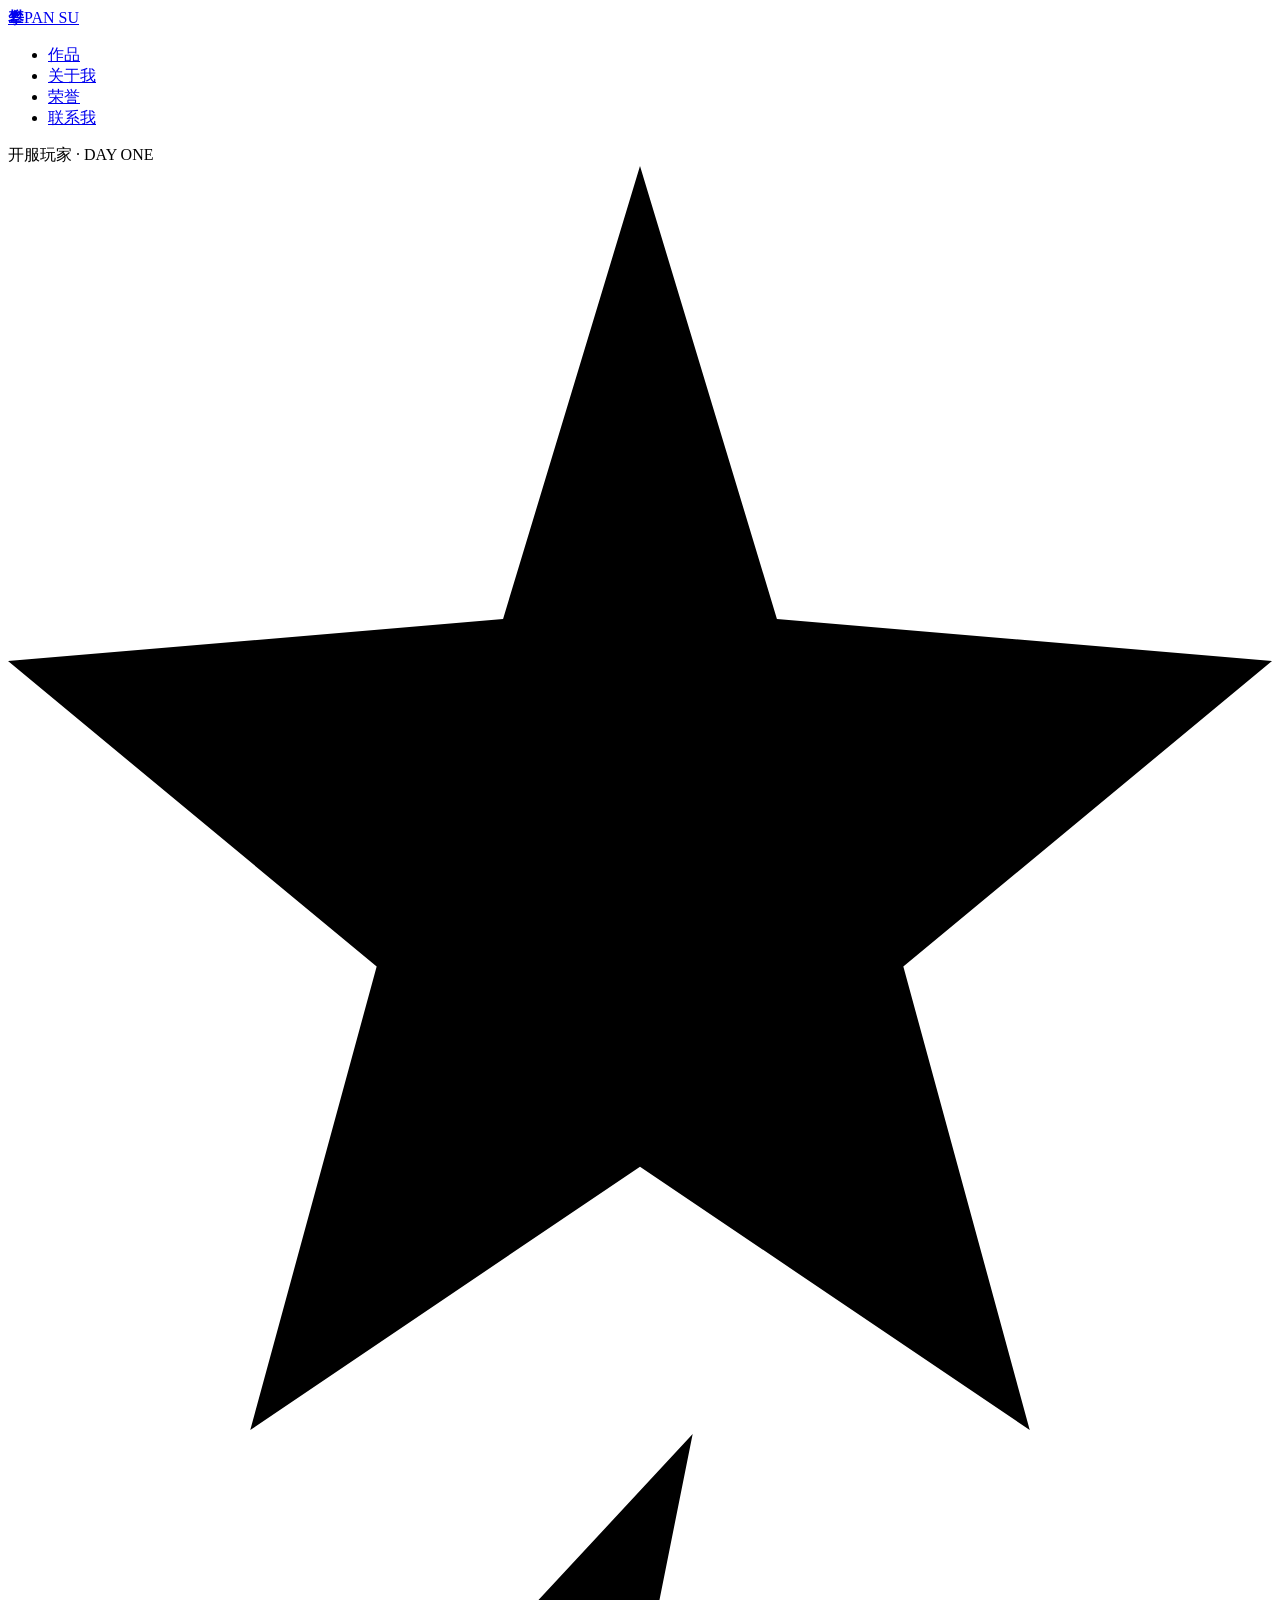
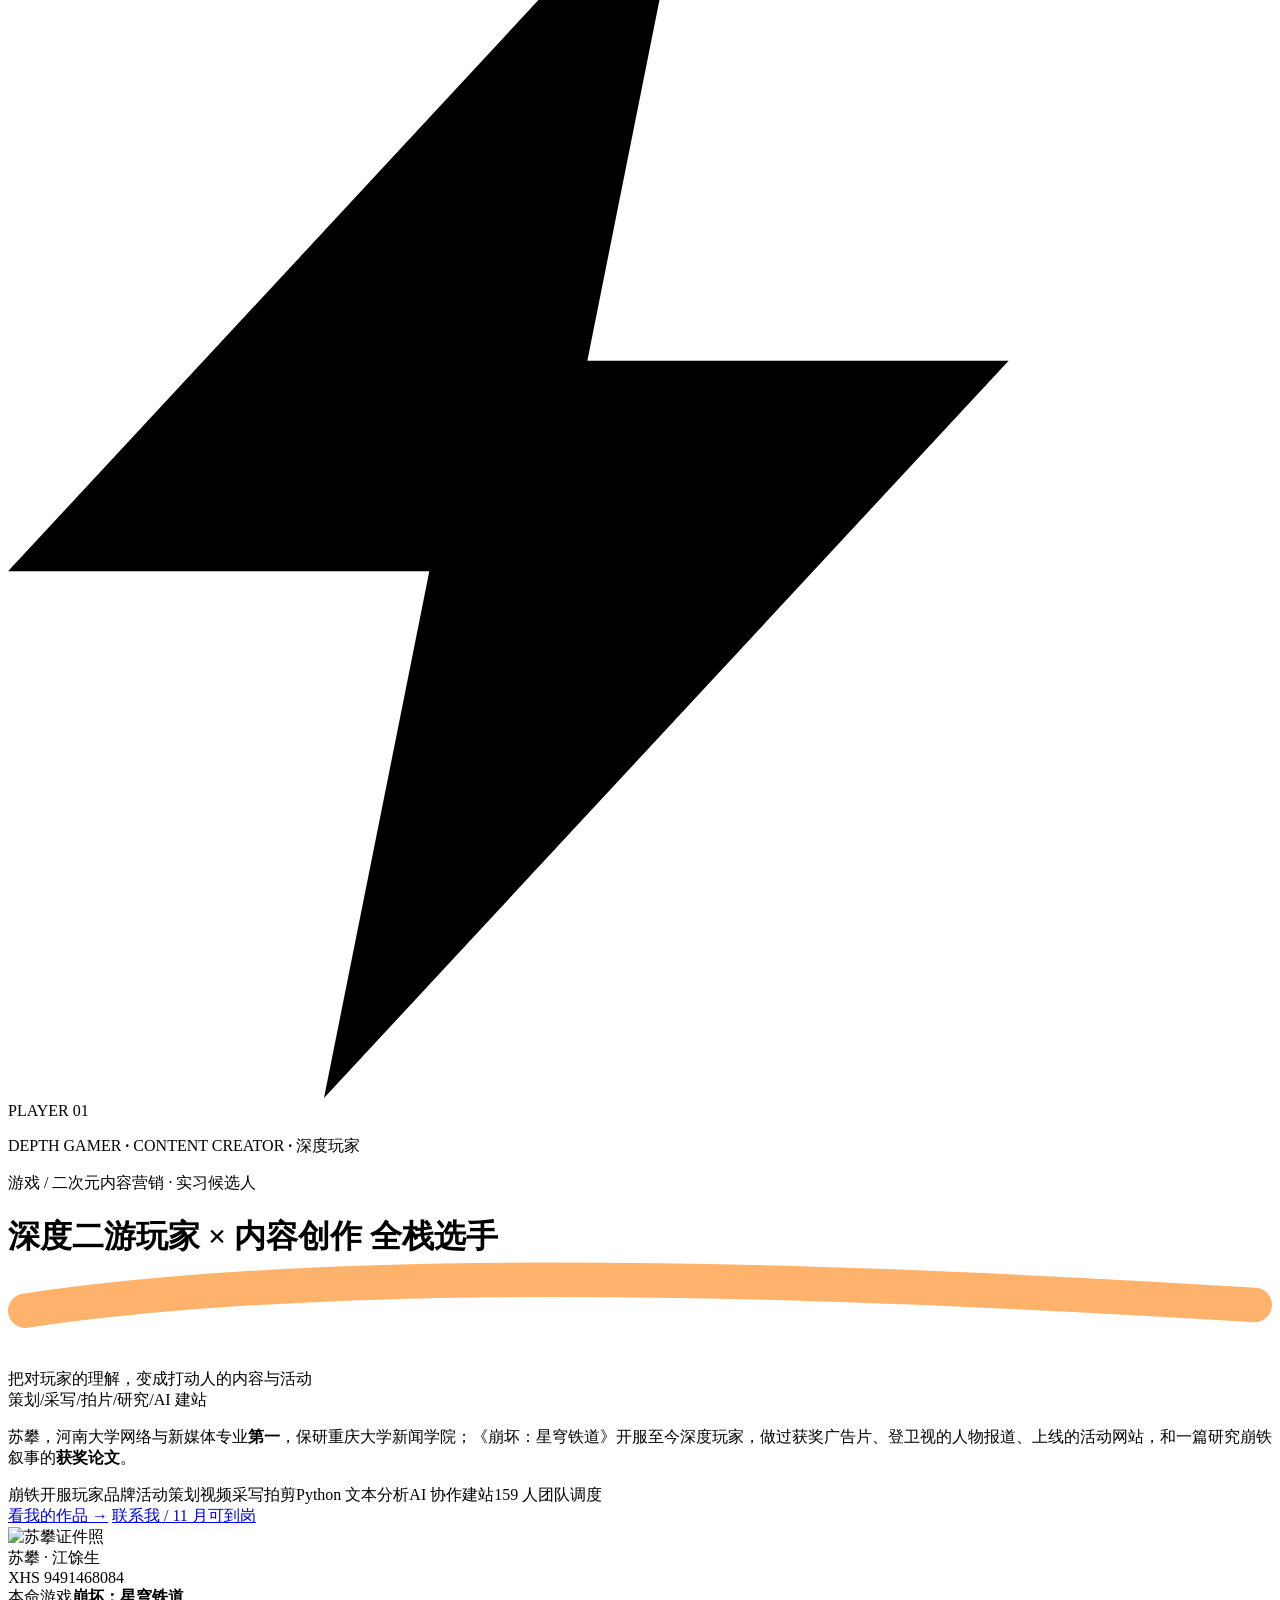
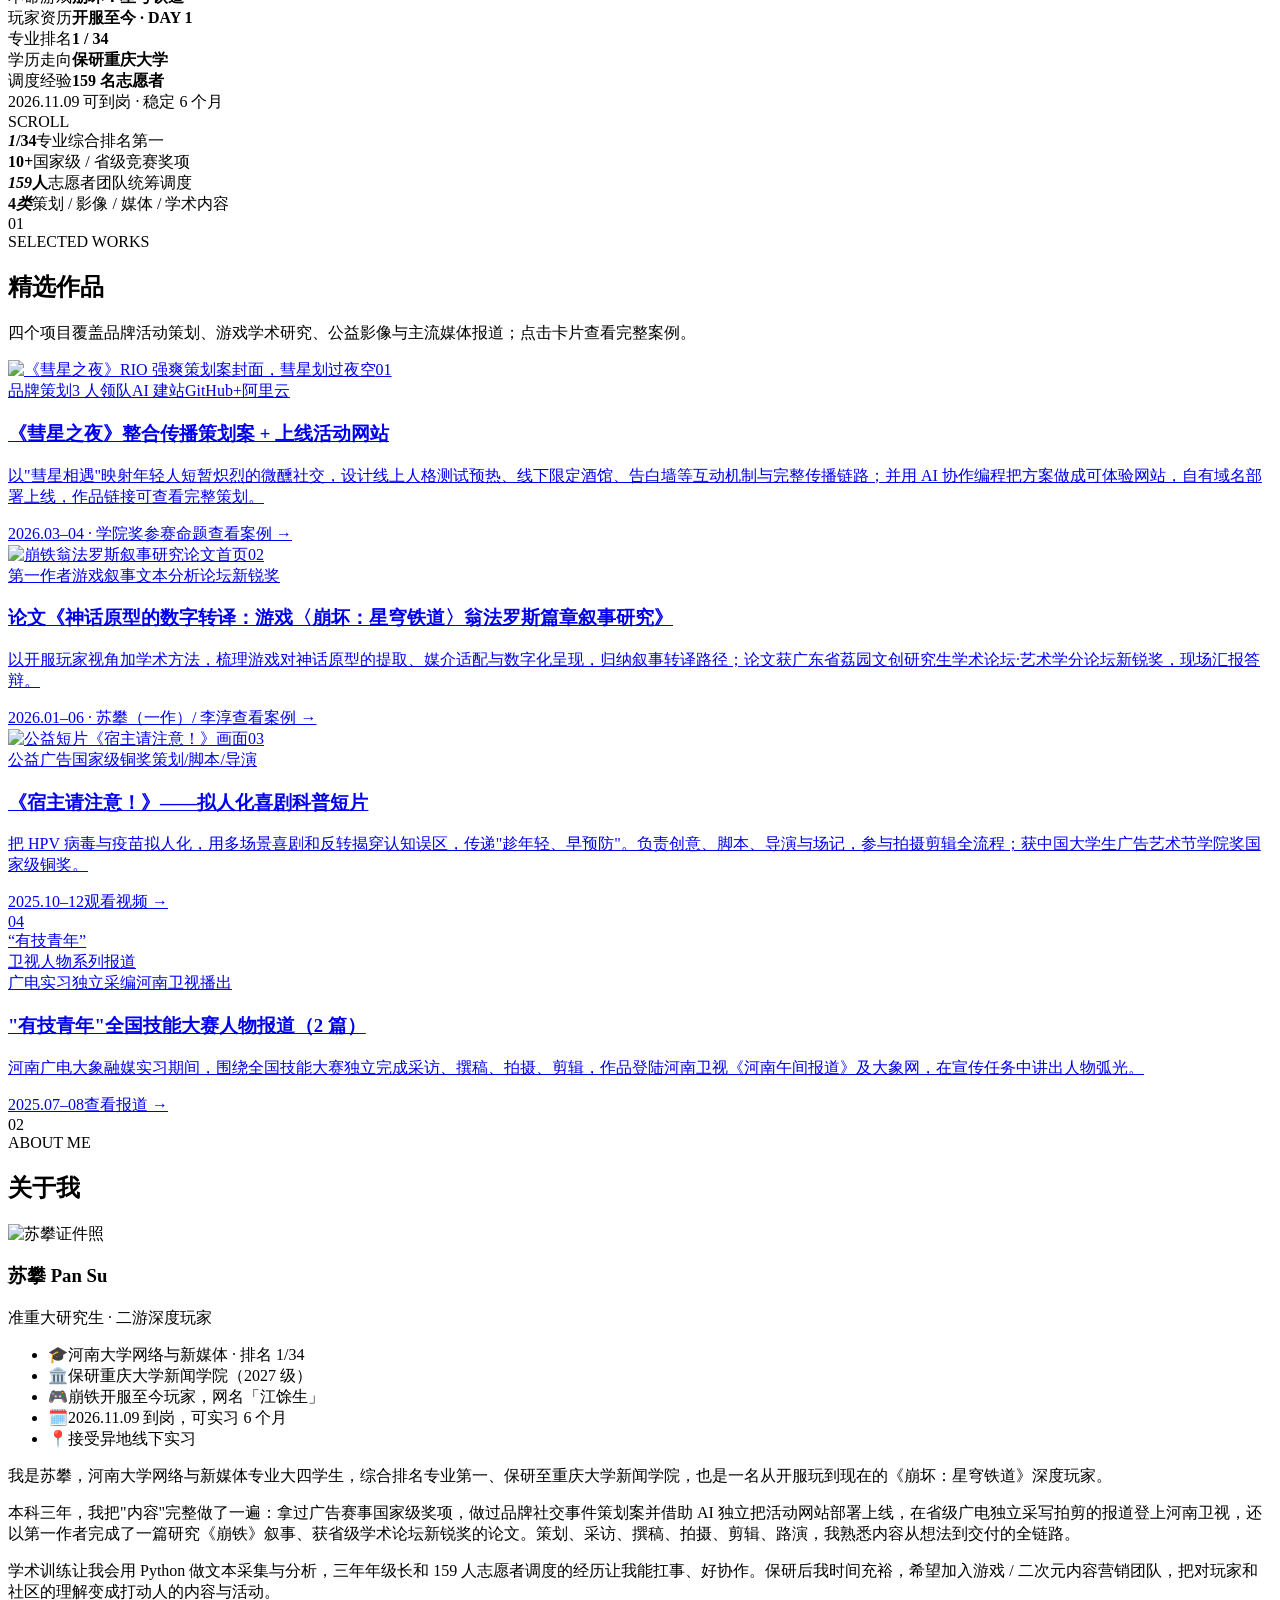
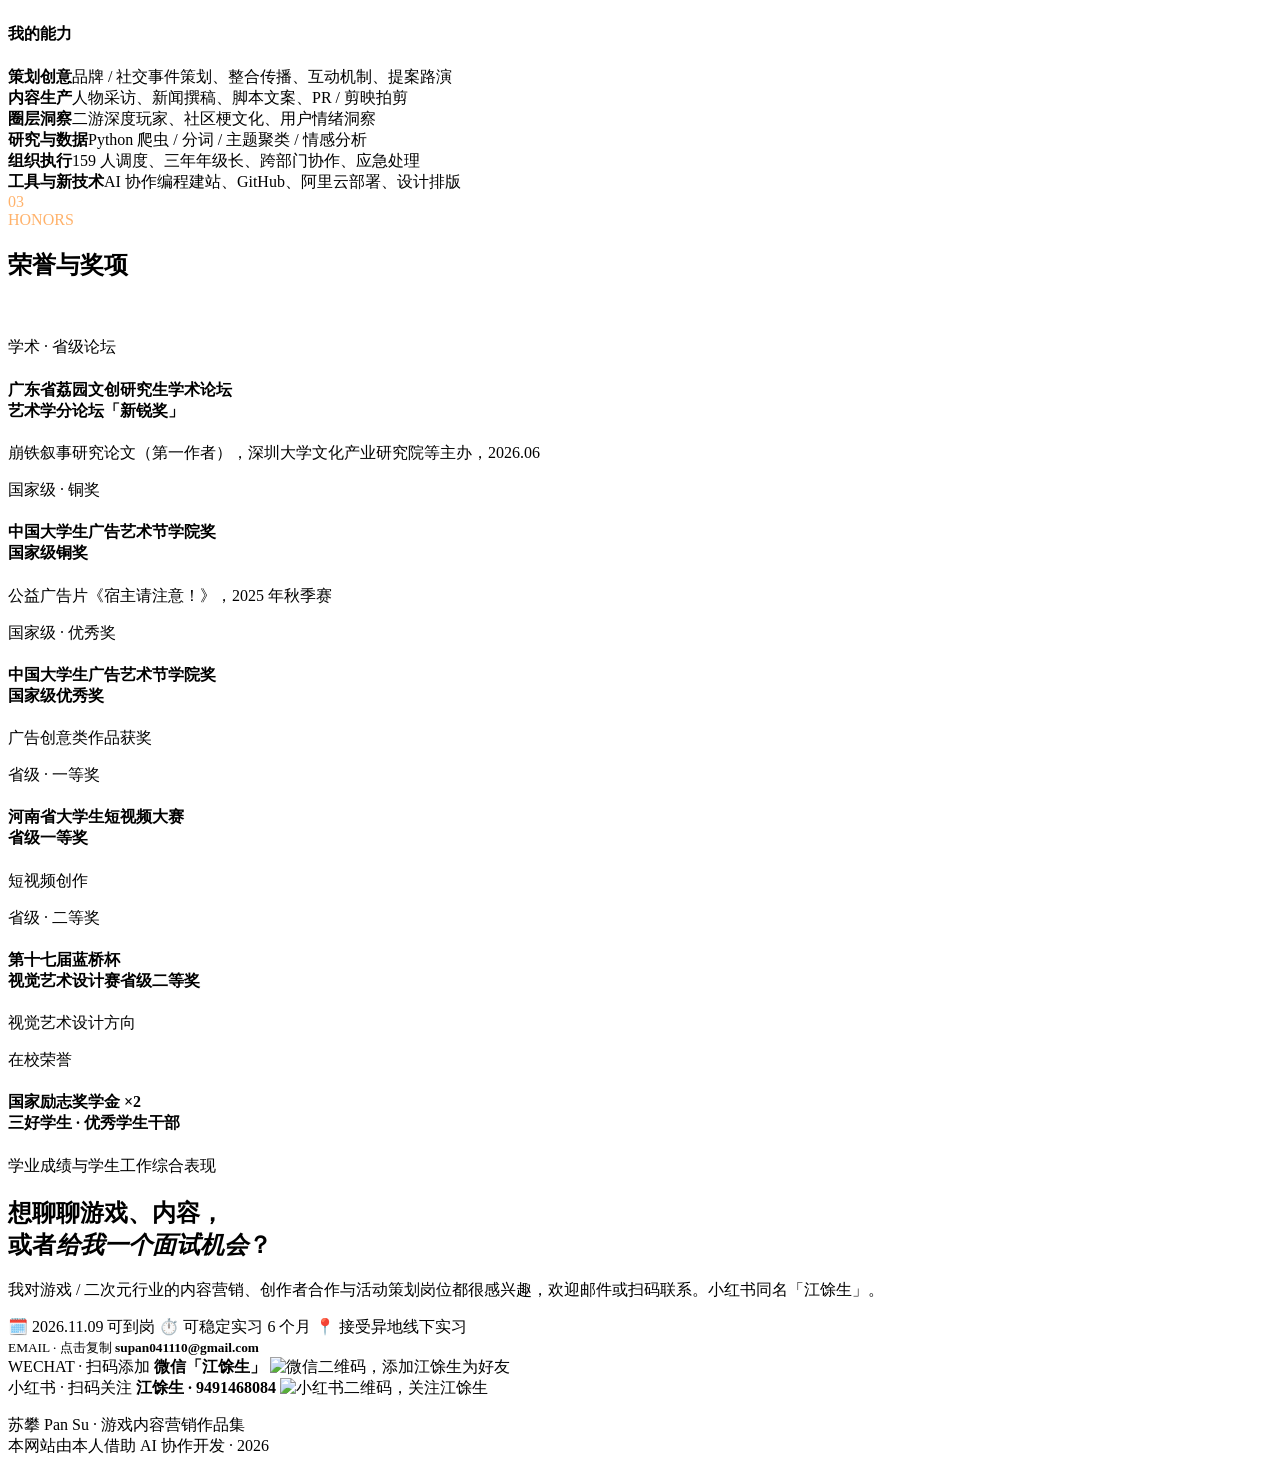
==== index.html @ 6123ebdb "Add files via upload" ====
<!doctype html>
<html lang="zh-CN">
<head>
<meta charset="utf-8">
<meta name="viewport" content="width=device-width, initial-scale=1">
<title>苏攀 Pan Su · 游戏 / 二次元内容营销作品集</title>
<meta name="description" content="苏攀（江馀生），河南大学网络与新媒体专业第一、保研重庆大学，《崩坏：星穹铁道》开服玩家。品牌活动策划、视频采写拍剪、游戏叙事研究、AI 协作建站——游戏/二次元内容营销实习候选人。">
<link rel="stylesheet" href="assets/style.css">
</head>
<body>

<!-- 导航 -->
<nav class="nav" id="nav" aria-label="主导航">
  <div class="wrap nav-inner">
    <a class="logo" href="#top"><b>攀</b><span>PAN&nbsp;SU</span></a>
    <ul class="nav-links">
      <li class="hide-m"><a href="#works">作品</a></li>
      <li class="hide-m"><a href="#about">关于我</a></li>
      <li class="hide-m"><a href="#awards">荣誉</a></li>
      <li><a href="#contact" class="nav-cta">联系我</a></li>
    </ul>
  </div>
</nav>

<!-- HERO -->
<header class="hero" id="top">
  <div class="p-layer" data-speed="0.10" aria-hidden="true"><div class="grid-dots" style="position:absolute;inset:0"></div></div>
  <div class="p-layer" data-speed="0.16" aria-hidden="true">
    <div class="blob blob-1"></div>
    <div class="blob blob-2"></div>
  </div>
  <div class="p-layer" data-speed="0.30" aria-hidden="true">
    <div class="blob blob-3"></div>
    <span class="sticker stick-tag">开服玩家 · DAY ONE</span>
  </div>
  <div class="p-layer" data-speed="0.42" aria-hidden="true">
    <svg class="sticker stick-star" viewBox="0 0 24 24" fill="currentColor" aria-hidden="true"><path d="M12 0l2.6 8.6L24 9.4l-7 5.8 2.4 8.8L12 19l-7.4 5L7 15.2 0 9.4l9.4-.8z"/></svg>
    <div class="stick-ring"></div>
    <svg class="sticker stick-bolt" viewBox="0 0 24 24" fill="currentColor" aria-hidden="true"><path d="M13 0L0 14h8l-2 10 13-14h-8z"/></svg>
  </div>
  <div class="p-layer" data-speed="0.22" aria-hidden="true"><div class="mega-word">PLAYER&nbsp;01</div></div>
  <p class="side-text">DEPTH GAMER <b>·</b> CONTENT CREATOR <b>·</b> 深度玩家</p>

  <div class="hero-inner" data-speed="0.06">
    <div class="wrap">
      <div class="hero-grid">
        <div>
          <span class="kicker"><i></i>游戏 / 二次元内容营销 · 实习候选人</span>
          <h1 class="mega-title">
            <span class="l"><span>深度二游玩家</span></span>
            <span class="l"><span class="stroke">×&nbsp;内容创作</span></span>
            <span class="l"><span class="title-underline">
              <span class="accent">全栈选手</span>
              <svg viewBox="0 0 220 14" preserveAspectRatio="none" aria-hidden="true"><path d="M3 9 C 50 2, 120 2, 217 8" fill="none" stroke="#FFB26B" stroke-width="6" stroke-linecap="round"/></svg>
            </span></span>
          </h1>
          <p class="hero-sub">把对玩家的理解，变成打动人的<em style="font-style:normal;color:var(--orange-deep)">内容</em>与<em style="font-style:normal;color:var(--orange-deep)">活动</em><br>
          策划<span class="sep">/</span>采写<span class="sep">/</span>拍片<span class="sep">/</span>研究<span class="sep">/</span>AI 建站</p>
          <p class="hero-desc">苏攀，河南大学网络与新媒体专业<b>第一</b>，保研重庆大学新闻学院；《崩坏：星穹铁道》开服至今深度玩家，做过获奖广告片、登卫视的人物报道、上线的活动网站，和一篇研究崩铁叙事的<b>获奖论文</b>。</p>
          <div class="hero-tags">
            <span>崩铁开服玩家</span><span>品牌活动策划</span><span>视频采写拍剪</span><span>Python 文本分析</span><span>AI 协作建站</span><span>159 人团队调度</span>
          </div>
          <div class="hero-cta">
            <a class="btn btn-primary" href="#works">看我的作品 →</a>
            <a class="btn btn-ghost" href="#contact">联系我 / 11 月可到岗</a>
          </div>
        </div>

        <aside class="player-card" aria-label="玩家档案卡">
          <div class="pc-head">
            <img class="pc-ava" src="assets/avatar.png" alt="苏攀证件照">
            <div><div class="pc-name">苏攀 · 江馀生</div><div class="pc-id">XHS 9491468084</div></div>
          </div>
          <div class="pc-row"><span>本命游戏</span><b>崩坏：星穹铁道</b></div>
          <div class="pc-row"><span>玩家资历</span><b class="hot">开服至今 · DAY 1</b></div>
          <div class="pc-row"><span>专业排名</span><b>1 / 34</b></div>
          <div class="pc-row"><span>学历走向</span><b>保研重庆大学</b></div>
          <div class="pc-row"><span>调度经验</span><b>159 名志愿者</b></div>
          <div class="pc-badge">2026.11.09 可到岗 · 稳定 6 个月</div>
        </aside>
      </div>
    </div>
  </div>

  <div class="scroll-hint" aria-hidden="true"><span class="mouse"></span>SCROLL</div>
</header>

<!-- 数据条 -->
<section class="stats" aria-label="关键数据">
  <div class="wrap stats-grid">
    <div class="stat reveal"><b><em>1</em>/34</b><span>专业综合排名第一</span></div>
    <div class="stat reveal"><b>10<em>+</em></b><span>国家级 / 省级竞赛奖项</span></div>
    <div class="stat reveal"><b><em>159</em>人</b><span>志愿者团队统筹调度</span></div>
    <div class="stat reveal"><b>4<em>类</em></b><span>策划 / 影像 / 媒体 / 学术内容</span></div>
  </div>
</section>

<!-- 精选作品 -->
<section class="section works" id="works">
  <div class="wrap">
    <div class="sec-head reveal">
      <div class="sec-num">01</div>
      <div class="sec-titles">
        <div class="sec-kicker">SELECTED WORKS</div>
        <h2 class="sec-title">精选作品</h2>
      </div>
      <p class="sec-note">四个项目覆盖品牌活动策划、游戏学术研究、公益影像与主流媒体报道；点击卡片查看完整案例。</p>
    </div>
    <div class="work-grid">

      <a class="work reveal" href="case-comet.html">
        <div class="work-cover"><img src="assets/comet_cover.jpg" alt="《彗星之夜》RIO 强爽策划案封面，彗星划过夜空"><span class="cover-no">01</span></div>
        <div class="work-body">
          <div class="work-tags"><span>品牌策划</span><span>3 人领队</span><span>AI 建站</span><span>GitHub+阿里云</span></div>
          <h3>《彗星之夜》整合传播策划案 + 上线活动网站</h3>
          <p>以"彗星相遇"映射年轻人短暂炽烈的微醺社交，设计线上人格测试预热、线下限定酒馆、告白墙等互动机制与完整传播链路；并用 AI 协作编程把方案做成可体验网站，自有域名部署上线，作品链接可查看完整策划。</p>
          <div class="work-foot"><span class="work-meta">2026.03–04 · 学院奖参赛命题</span><span class="work-more">查看案例 →</span></div>
        </div>
      </a>

      <a class="work reveal" href="case-hsr.html">
        <div class="work-cover"><img src="assets/paper_cover.jpg" alt="崩铁翁法罗斯叙事研究论文首页"><span class="cover-no">02</span></div>
        <div class="work-body">
          <div class="work-tags"><span>第一作者</span><span>游戏叙事</span><span>文本分析</span><span>论坛新锐奖</span></div>
          <h3>论文《神话原型的数字转译：游戏〈崩坏：星穹铁道〉翁法罗斯篇章叙事研究》</h3>
          <p>以开服玩家视角加学术方法，梳理游戏对神话原型的提取、媒介适配与数字化呈现，归纳叙事转译路径；论文获广东省荔园文创研究生学术论坛·艺术学分论坛新锐奖，现场汇报答辩。</p>
          <div class="work-foot"><span class="work-meta">2026.01–06 · 苏攀（一作）/ 李淳</span><span class="work-more">查看案例 →</span></div>
        </div>
      </a>

      <a class="work reveal" href="case-hpv.html">
        <div class="work-cover"><img src="assets/hpv_cover.jpg" alt="公益短片《宿主请注意！》画面"><span class="cover-no">03</span></div>
        <div class="work-body">
          <div class="work-tags"><span>公益广告</span><span>国家级铜奖</span><span>策划/脚本/导演</span></div>
          <h3>《宿主请注意！》——拟人化喜剧科普短片</h3>
          <p>把 HPV 病毒与疫苗拟人化，用多场景喜剧和反转揭穿认知误区，传递"趁年轻、早预防"。负责创意、脚本、导演与场记，参与拍摄剪辑全流程；获中国大学生广告艺术节学院奖国家级铜奖。</p>
          <div class="work-foot"><span class="work-meta">2025.10–12</span><span class="work-more">观看视频 →</span></div>
        </div>
      </a>

      <a class="work reveal" href="case-report.html">
        <div class="work-cover"><div class="cover-grad cover-4"><span class="cover-no">04</span><div class="cover-label">“有技青年”<br>卫视人物系列报道</div></div></div>
        <div class="work-body">
          <div class="work-tags"><span>广电实习</span><span>独立采编</span><span>河南卫视播出</span></div>
          <h3>"有技青年"全国技能大赛人物报道（2 篇）</h3>
          <p>河南广电大象融媒实习期间，围绕全国技能大赛独立完成采访、撰稿、拍摄、剪辑，作品登陆河南卫视《河南午间报道》及大象网，在宣传任务中讲出人物弧光。</p>
          <div class="work-foot"><span class="work-meta">2025.07–08</span><span class="work-more">查看报道 →</span></div>
        </div>
      </a>

    </div>
  </div>
</section>

<!-- 关于我 -->
<section class="section" id="about">
  <div class="wrap">
    <div class="sec-head reveal">
      <div class="sec-num">02</div>
      <div class="sec-titles">
        <div class="sec-kicker">ABOUT ME</div>
        <h2 class="sec-title">关于我</h2>
      </div>
    </div>
    <div class="about-grid">
      <div class="about-card reveal">
        <img class="ava" src="assets/avatar.png" alt="苏攀证件照">
        <h3>苏攀 Pan Su</h3>
        <p class="role">准重大研究生 · 二游深度玩家</p>
        <ul class="about-list">
          <li><span class="ico">🎓</span>河南大学网络与新媒体 · 排名 1/34</li>
          <li><span class="ico">🏛️</span>保研重庆大学新闻学院（2027 级）</li>
          <li><span class="ico">🎮</span>崩铁开服至今玩家，网名「江馀生」</li>
          <li><span class="ico">🗓️</span>2026.11.09 到岗，可实习 6 个月</li>
          <li><span class="ico">📍</span>接受异地线下实习</li>
        </ul>
      </div>
      <div>
        <div class="about-bio reveal">
          <p>我是苏攀，河南大学网络与新媒体专业大四学生，综合排名专业第一、保研至重庆大学新闻学院，也是一名从开服玩到现在的《崩坏：星穹铁道》深度玩家。</p>
          <p>本科三年，我把"内容"完整做了一遍：拿过广告赛事国家级奖项，做过品牌社交事件策划案并借助 AI 独立把活动网站部署上线，在省级广电独立采写拍剪的报道登上河南卫视，还以第一作者完成了一篇研究《崩铁》叙事、获省级学术论坛新锐奖的论文。策划、采访、撰稿、拍摄、剪辑、路演，我熟悉内容从想法到交付的全链路。</p>
          <p>学术训练让我会用 Python 做文本采集与分析，三年年级长和 159 人志愿者调度的经历让我能扛事、好协作。保研后我时间充裕，希望加入游戏 / 二次元内容营销团队，把对玩家和社区的理解变成打动人的内容与活动。</p>
        </div>
        <div class="skill-block">
          <h4>我的能力</h4>
          <div class="skill-grid">
            <div class="skill reveal"><b>策划创意</b><span>品牌 / 社交事件策划、整合传播、互动机制、提案路演</span></div>
            <div class="skill reveal"><b>内容生产</b><span>人物采访、新闻撰稿、脚本文案、PR / 剪映拍剪</span></div>
            <div class="skill reveal"><b>圈层洞察</b><span>二游深度玩家、社区梗文化、用户情绪洞察</span></div>
            <div class="skill reveal"><b>研究与数据</b><span>Python 爬虫 / 分词 / 主题聚类 / 情感分析</span></div>
            <div class="skill reveal"><b>组织执行</b><span>159 人调度、三年年级长、跨部门协作、应急处理</span></div>
            <div class="skill reveal"><b>工具与新技术</b><span>AI 协作编程建站、GitHub、阿里云部署、设计排版</span></div>
          </div>
        </div>
      </div>
    </div>
  </div>
</section>

<!-- 荣誉墙 -->
<section class="section awards" id="awards">
  <div class="wrap">
    <div class="sec-head reveal">
      <div class="sec-num" style="color:#FFB26B">03</div>
      <div class="sec-titles">
        <div class="sec-kicker" style="color:#FFB26B">HONORS</div>
        <h2 class="sec-title">荣誉与奖项</h2>
      </div>
      <p class="sec-note" style="color:rgba(255,255,255,.7)">国家级、省级竞赛与学术荣誉 10 余项，以下为代表性奖项。</p>
    </div>
    <div class="award-grid">
      <div class="award featured reveal">
        <span class="lv">学术 · 省级论坛</span>
        <h4>广东省荔园文创研究生学术论坛<br>艺术学分论坛「新锐奖」</h4>
        <p>崩铁叙事研究论文（第一作者），深圳大学文化产业研究院等主办，2026.06</p>
      </div>
      <div class="award reveal">
        <span class="lv">国家级 · 铜奖</span>
        <h4>中国大学生广告艺术节学院奖<br>国家级铜奖</h4>
        <p>公益广告片《宿主请注意！》，2025 年秋季赛</p>
      </div>
      <div class="award reveal">
        <span class="lv">国家级 · 优秀奖</span>
        <h4>中国大学生广告艺术节学院奖<br>国家级优秀奖</h4>
        <p>广告创意类作品获奖</p>
      </div>
      <div class="award reveal">
        <span class="lv">省级 · 一等奖</span>
        <h4>河南省大学生短视频大赛<br>省级一等奖</h4>
        <p>短视频创作</p>
      </div>
      <div class="award reveal">
        <span class="lv">省级 · 二等奖</span>
        <h4>第十七届蓝桥杯<br>视觉艺术设计赛省级二等奖</h4>
        <p>视觉艺术设计方向</p>
      </div>
      <div class="award reveal">
        <span class="lv">在校荣誉</span>
        <h4>国家励志奖学金 ×2<br>三好学生 · 优秀学生干部</h4>
        <p>学业成绩与学生工作综合表现</p>
      </div>
    </div>
  </div>
</section>

<!-- 联系 -->
<section class="section contact" id="contact">
  <div class="wrap">
    <div class="contact-box reveal">
      <h2>想聊聊游戏、内容，<br>或者<em>给我一个面试机会</em>？</h2>
      <p>我对游戏 / 二次元行业的内容营销、创作者合作与活动策划岗位都很感兴趣，欢迎邮件或扫码联系。小红书同名「江馀生」。</p>
      <div class="avail">
        <span>🗓️ 2026.11.09 可到岗</span>
        <span>⏱️ 可稳定实习 6 个月</span>
        <span>📍 接受异地线下实习</span>
      </div>
      <div class="contact-grid">
        <div class="ccard" style="cursor:default">
          <button type="button" data-copy="supan041110@gmail.com" style="background:none;border:none;color:inherit;cursor:pointer;padding:0;text-align:left;width:100%;font-family:inherit">
            <span>EMAIL · 点击复制</span>
            <b>supan041110@gmail.com</b>
          </button>
        </div>
        <div class="ccard" style="cursor:default">
          <span>WECHAT · 扫码添加</span>
          <b>微信「江馀生」</b>
          <img class="qr" src="assets/wechat_qr.png" alt="微信二维码，添加江馀生为好友" loading="lazy">
        </div>
        <div class="ccard" style="cursor:default">
          <span>小红书 · 扫码关注</span>
          <b>江馀生 · 9491468084</b>
          <img class="qr" src="assets/xhs_qr.jpg" alt="小红书二维码，关注江馀生" loading="lazy">
        </div>
      </div>
      <p class="copy-tip" id="copyTip" role="status" aria-live="polite"></p>
    </div>
  </div>
</section>

<footer>
  <div class="wrap">
    <div class="f-logo">苏攀 Pan Su · 游戏内容营销作品集</div>
    <div class="ai-note">本网站由本人借助 AI 协作开发 · 2026</div>
  </div>
</footer>

<script src="assets/main.js"></script>
</body>
</html>
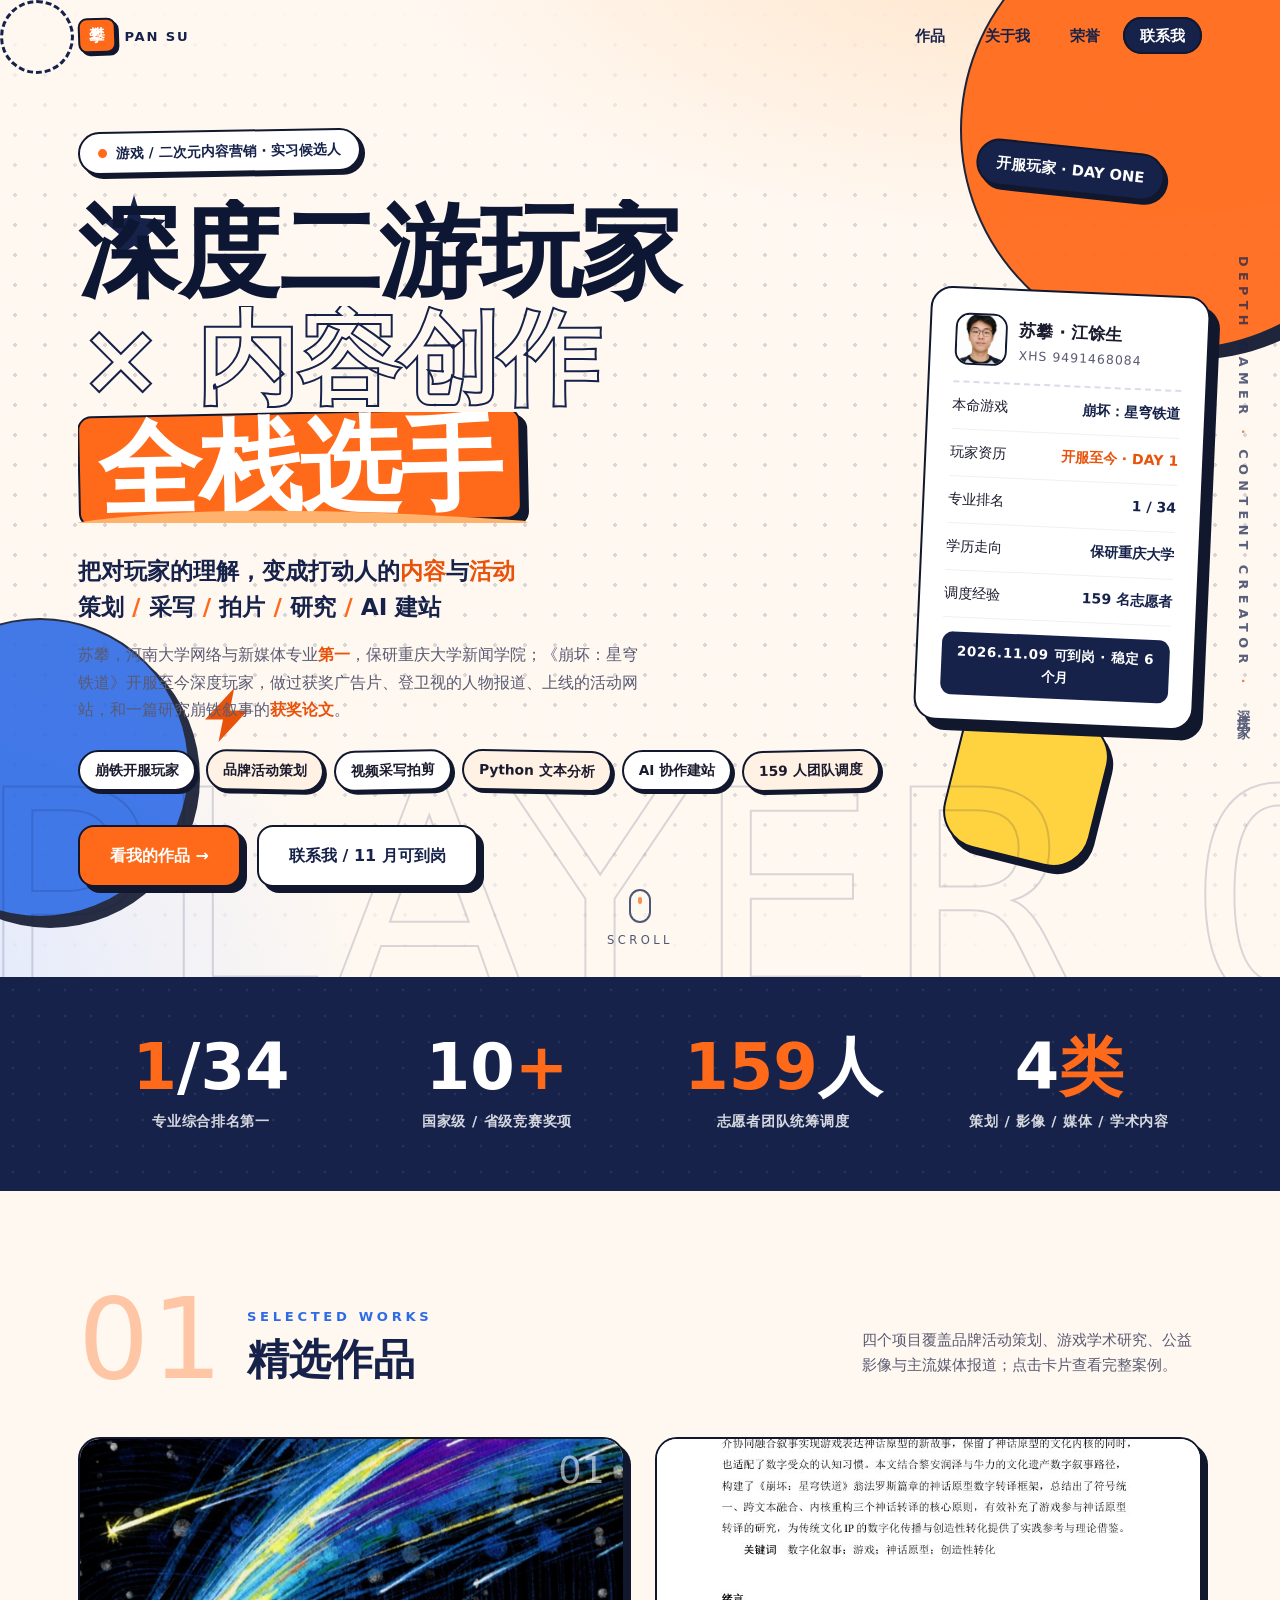
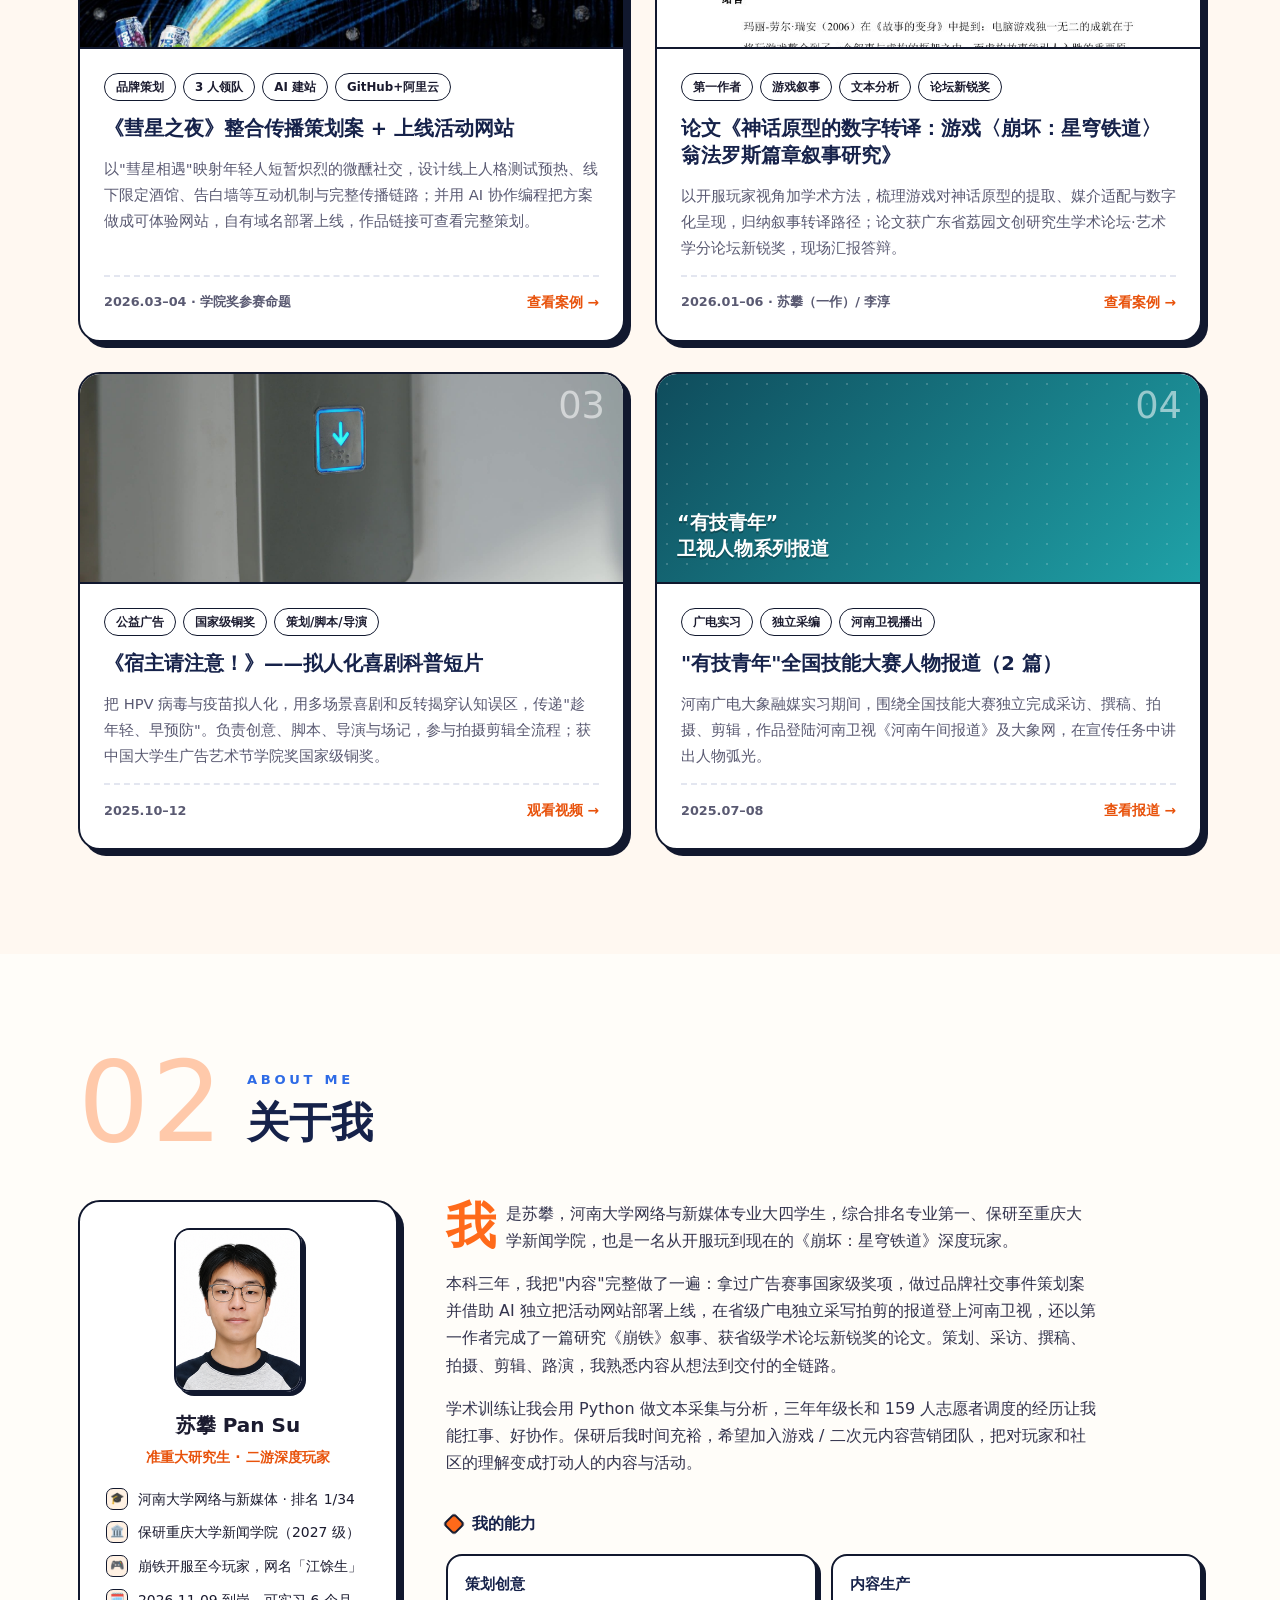
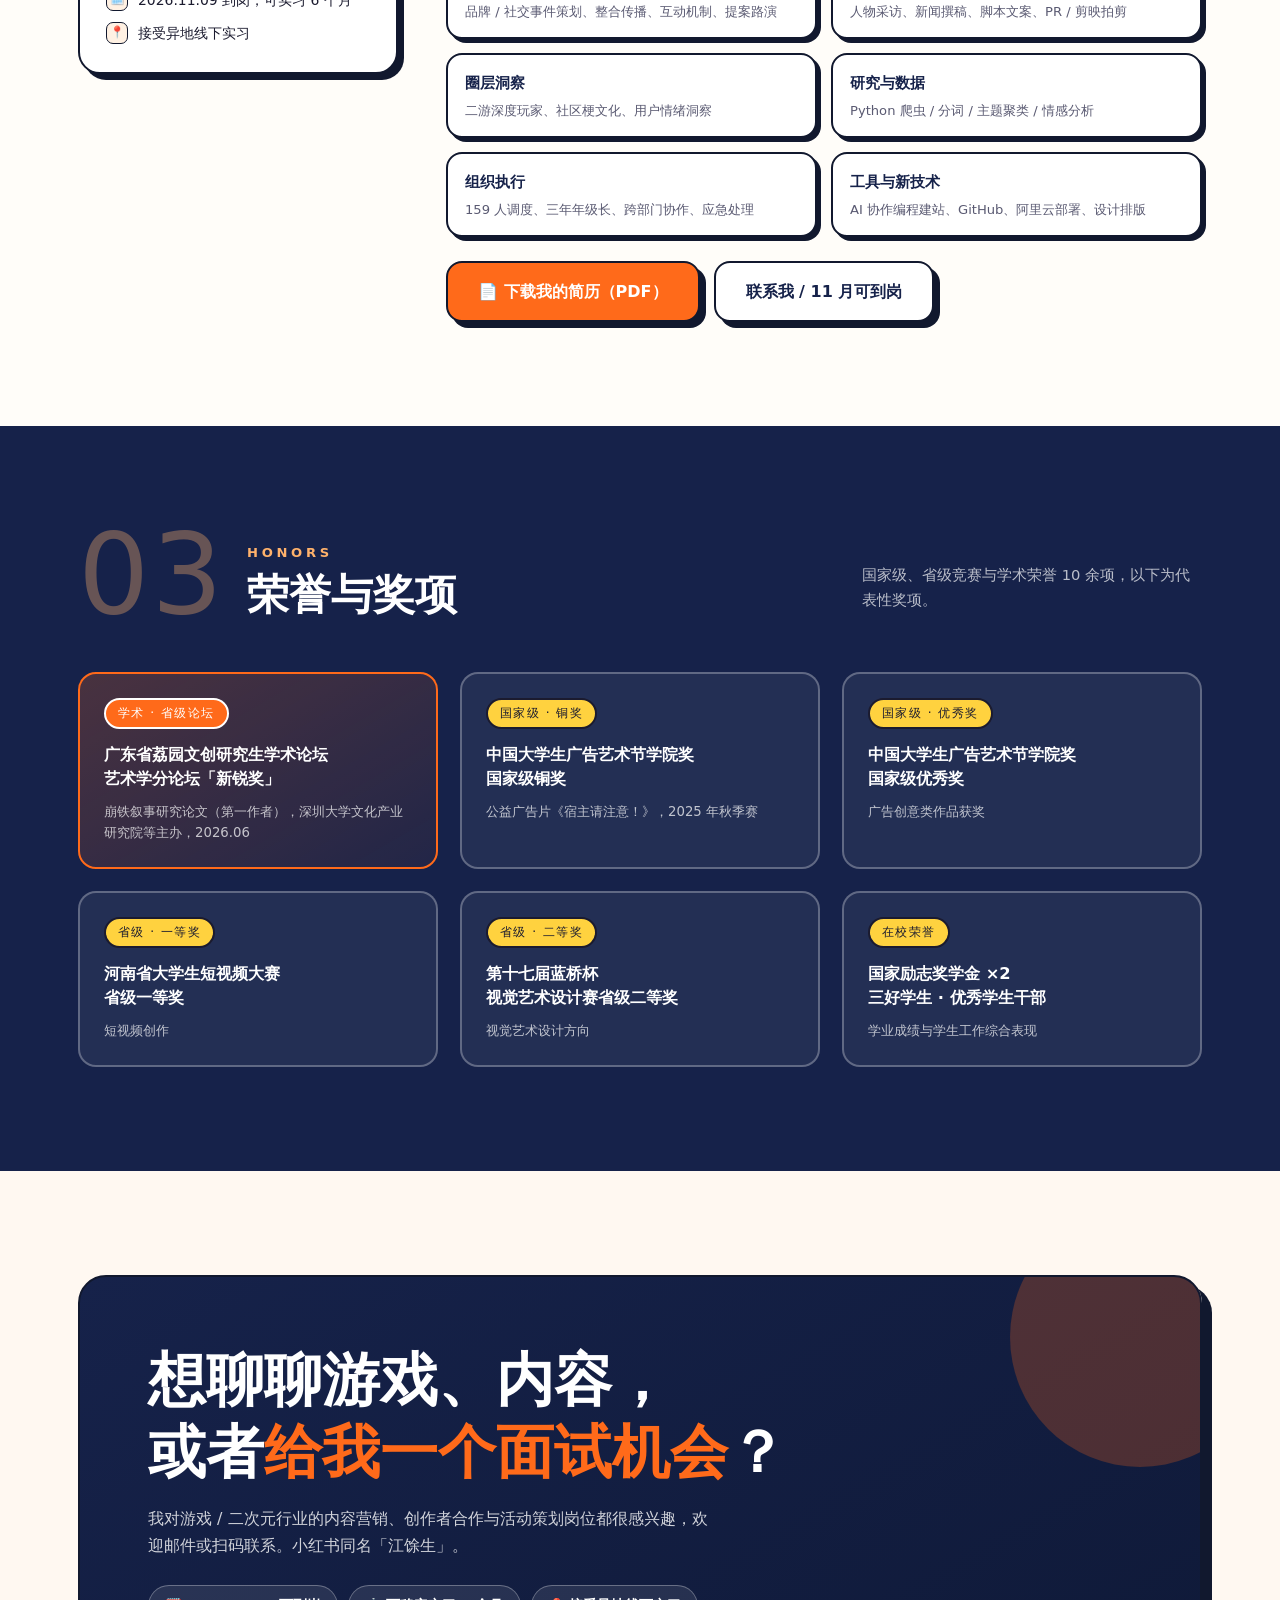
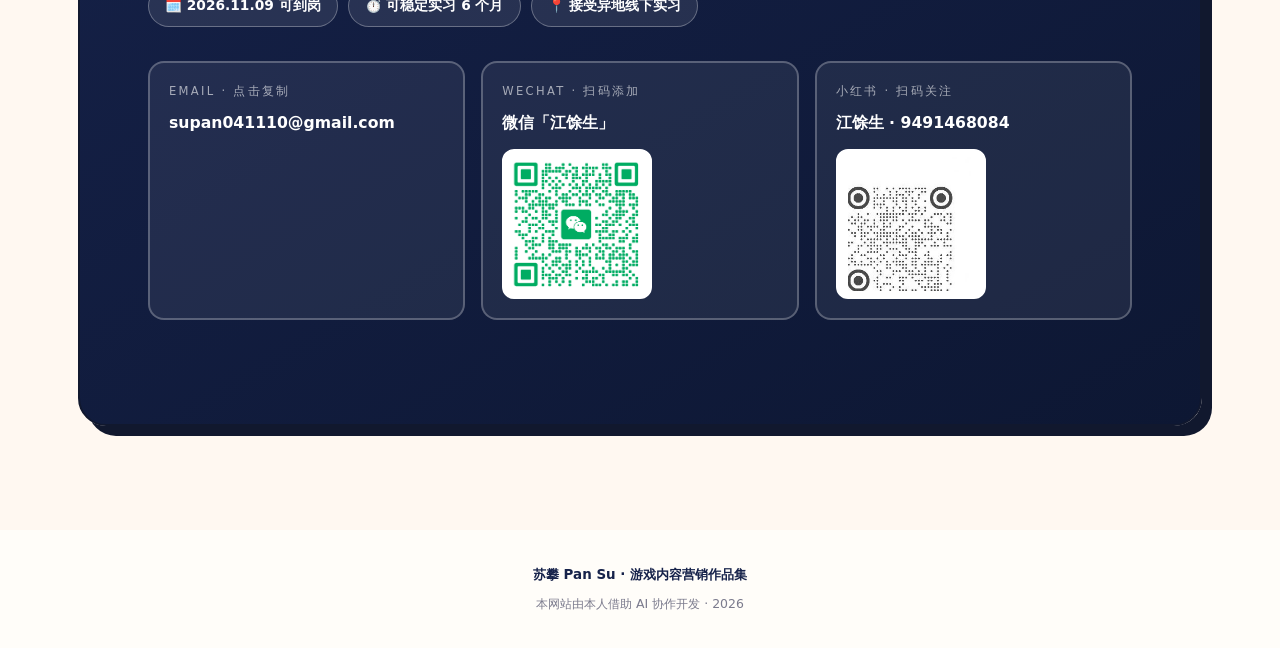
==== commit 76712cb5: "Add files via upload" ====
--- a/index.html
+++ b/index.html
@@ -6,6 +6,45 @@
 <title>苏攀 Pan Su · 游戏 / 二次元内容营销作品集</title>
 <meta name="description" content="苏攀（江馀生），河南大学网络与新媒体专业第一、保研重庆大学，《崩坏：星穹铁道》开服玩家。品牌活动策划、视频采写拍剪、游戏叙事研究、AI 协作建站——游戏/二次元内容营销实习候选人。">
 <link rel="stylesheet" href="assets/style.css">
+<link rel="icon" type="image/png" href="assets/favicon.png">
+<link rel="canonical" href="https://supan.work/">
+<meta property="og:type" content="website">
+<meta property="og:site_name" content="苏攀 Pan Su · 游戏内容营销作品集">
+<meta property="og:locale" content="zh_CN">
+<meta property="og:title" content="苏攀 Pan Su · 游戏 / 二次元内容营销作品集">
+<meta property="og:description" content="苏攀（江馀生），河南大学网络与新媒体专业第一、保研重庆大学，《崩坏：星穹铁道》开服玩家。品牌活动策划、视频采写拍剪、游戏叙事研究、AI 协作建站——游戏/二次元内容营销实习候选人。">
+<meta property="og:url" content="https://supan.work/">
+<meta property="og:image" content="https://supan.work/assets/og-cover.jpg">
+<meta name="twitter:card" content="summary_large_image">
+<meta name="twitter:title" content="苏攀 Pan Su · 游戏 / 二次元内容营销作品集">
+<meta name="twitter:description" content="苏攀（江馀生），河南大学网络与新媒体专业第一、保研重庆大学，《崩坏：星穹铁道》开服玩家。品牌活动策划、视频采写拍剪、游戏叙事研究、AI 协作建站——游戏/二次元内容营销实习候选人。">
+<meta name="twitter:image" content="https://supan.work/assets/og-cover.jpg">
+<script type="application/ld+json">
+{
+  "@context": "https://schema.org",
+  "@type": "Person",
+  "name": "苏攀 (Pan Su)",
+  "url": "https://supan.work/",
+  "image": "https://supan.work/assets/avatar.png",
+  "jobTitle": "游戏 / 二次元内容营销 · 活动运营",
+  "description": "深圳大学新闻与传播在读研究生，崩坏：星穹铁道开服深度玩家；擅长游戏内容策划、整合传播、活动运营与AI协作建站，论文获广东省荔园文创研究生学术论坛新锐奖。",
+  "email": "supan041110@gmail.com",
+  "address": {
+    "@type": "PostalAddress",
+    "addressCountry": "CN",
+    "addressRegion": "重庆"
+  },
+  "knowsAbout": [
+    "游戏内容营销",
+    "二次元内容策划",
+    "整合传播",
+    "活动运营",
+    "游戏叙事研究",
+    "AI协作开发"
+  ]
+}
+</script>
+
 </head>
 <body>
 
@@ -192,6 +231,10 @@
             <div class="skill reveal"><b>工具与新技术</b><span>AI 协作编程建站、GitHub、阿里云部署、设计排版</span></div>
           </div>
         </div>
+        <div class="resume-row reveal">
+          <a class="btn btn-primary" href="assets/resume.pdf" download>📄 下载我的简历（PDF）</a>
+          <a class="btn btn-ghost" href="#contact">联系我 / 11 月可到岗</a>
+        </div>
       </div>
     </div>
   </div>
--- a/assets/style.css
+++ b/assets/style.css
@@ -0,0 +1,342 @@
+/* ============================================================
+   苏攀 Pan Su · 作品集 公共样式（风格 A：活力创意 Agency）
+   ============================================================ */
+:root{
+  --orange:#FF6A1A;
+  --orange-deep:#E8520B;
+  --orange-soft:#FFF1E3;
+  --navy:#16224A;
+  --navy-2:#0D1733;
+  --blue:#2E6BE6;
+  --cream:#FFF8F1;
+  --paper:#FFFDF9;
+  --ink:#1B1B2F;
+  --muted:#5A5A72;
+  --line:#11182E;
+  --radius:22px;
+  --shadow:6px 6px 0 #11182E;
+  --shadow-lg:10px 10px 0 #11182E;
+  --shadow-sm:4px 4px 0 #11182E;
+
+  --font-sans:"PingFang SC","Hiragino Sans GB","Microsoft YaHei","Source Han Sans SC",system-ui,-apple-system,sans-serif;
+  --font-display:Impact,"Haettenschweiler","Arial Narrow Bold","Arial Black",var(--font-sans);
+
+  --fs-mega:clamp(2.9rem,8.6vw,6.4rem);
+  --fs-huge:clamp(2.1rem,5.2vw,3.6rem);
+  --fs-h2:clamp(1.7rem,3.4vw,2.6rem);
+  --fs-sub:clamp(1.05rem,2.2vw,1.45rem);
+}
+*{margin:0;padding:0;box-sizing:border-box}
+html{scroll-behavior:smooth}
+body{
+  font-family:var(--font-sans);
+  color:var(--ink);
+  background:var(--paper);
+  line-height:1.7;
+  -webkit-font-smoothing:antialiased;
+  overflow-x:hidden;
+}
+::selection{background:var(--orange);color:#fff}
+img{max-width:100%;display:block}
+a{color:inherit;text-decoration:none}
+button{font:inherit}
+a:focus-visible,button:focus-visible{outline:3px solid var(--orange);outline-offset:3px;border-radius:6px}
+.wrap{max-width:1180px;margin:0 auto;padding:0 28px}
+
+/* ============ 导航 ============ */
+.nav{
+  position:fixed;top:0;left:0;right:0;z-index:100;
+  transition:background .3s ease,box-shadow .3s ease,padding .3s ease;
+  padding:18px 0;
+}
+.nav.scrolled{background:rgba(255,253,249,.92);backdrop-filter:blur(12px);box-shadow:0 2px 0 rgba(17,24,46,.08);padding:10px 0}
+.nav-inner{display:flex;align-items:center;justify-content:space-between}
+.logo{display:flex;align-items:baseline;gap:8px;font-weight:900;font-size:1.15rem;letter-spacing:.02em}
+.logo b{background:var(--orange);color:#fff;padding:2px 9px;border:2px solid var(--line);border-radius:9px;box-shadow:3px 3px 0 var(--line);font-size:1rem;transform:rotate(-2deg);display:inline-block}
+.logo span{font-family:var(--font-display);font-size:.82rem;letter-spacing:.14em;color:var(--navy)}
+.nav-links{display:flex;gap:6px;list-style:none;align-items:center}
+.nav-links a{padding:8px 15px;border-radius:999px;font-size:.92rem;font-weight:600;color:var(--navy);border:2px solid transparent;transition:all .2s ease}
+.nav-links a:hover{border-color:var(--line);background:#fff;box-shadow:var(--shadow-sm);transform:translate(-1px,-1px)}
+.nav-links a.active{border-color:var(--line);background:var(--orange-soft)}
+.nav-cta{background:var(--navy)!important;color:#fff!important;border-color:var(--line)!important}
+.nav-cta:hover{background:var(--orange)!important}
+@media(max-width:820px){.nav-links li.hide-m{display:none}}
+
+/* ============ HERO ============ */
+.hero{
+  position:relative;min-height:100svh;display:flex;align-items:center;overflow:hidden;
+  background:
+    radial-gradient(1100px 520px at 82% -8%, #FFE3C7 0%, rgba(255,227,199,0) 60%),
+    radial-gradient(900px 600px at -10% 100%, #DDE7FF 0%, rgba(221,231,255,0) 55%),
+    var(--cream);
+}
+.hero.compact{min-height:auto;padding-top:150px}
+.p-layer{position:absolute;inset:0;pointer-events:none;will-change:transform}
+.grid-dots{
+  background-image:radial-gradient(rgba(22,34,74,.16) 1.6px, transparent 1.7px);
+  background-size:30px 30px;
+  mask-image:linear-gradient(180deg,transparent 0%,#000 22%,#000 78%,transparent 100%);
+  -webkit-mask-image:linear-gradient(180deg,transparent 0%,#000 22%,#000 78%,transparent 100%);
+}
+.blob{position:absolute;border-radius:50%;border:2px solid var(--line)}
+.blob-1{width:440px;height:440px;right:-120px;top:-90px;background:var(--orange);opacity:.94;box-shadow:var(--shadow-lg)}
+.blob-2{width:300px;height:300px;left:-110px;bottom:6%;background:var(--blue);opacity:.9;box-shadow:var(--shadow-lg)}
+.blob-3{width:150px;height:150px;right:14%;bottom:12%;background:#FFD23F;border:2px solid var(--line);border-radius:38px;transform:rotate(14deg);box-shadow:var(--shadow)}
+.sticker{position:absolute;display:flex;align-items:center;justify-content:center;font-weight:900}
+.stick-star{top:20%;left:8%;width:64px;height:64px;color:var(--navy);animation:spin 14s linear infinite}
+.stick-ring{top:30%;right:24%;width:74px;height:74px;border:3px dashed var(--navy);border-radius:50%;animation:spin 22s linear infinite reverse}
+.stick-tag{top:15%;right:9%;background:var(--navy);color:#fff;padding:9px 18px;border-radius:999px;border:2px solid var(--line);font-size:.92rem;transform:rotate(6deg);box-shadow:var(--shadow-sm)}
+.stick-bolt{bottom:24%;left:16%;width:54px;height:54px;color:var(--orange-deep)}
+@keyframes spin{to{transform:rotate(360deg)}}
+.mega-word{
+  position:absolute;left:-2vw;bottom:-3.2vw;
+  font-family:var(--font-display);font-size:clamp(120px,23vw,330px);line-height:.8;letter-spacing:.01em;
+  color:transparent;-webkit-text-stroke:2px rgba(22,34,74,.16);white-space:nowrap;user-select:none;
+}
+.side-text{position:absolute;right:26px;top:50%;transform:translateY(-50%);writing-mode:vertical-rl;font-size:.8rem;letter-spacing:.42em;font-weight:700;color:var(--navy);opacity:.7}
+.side-text b{color:var(--orange-deep)}
+@media(max-width:820px){.side-text{display:none}}
+.hero-inner{position:relative;z-index:5;padding:130px 0 90px;width:100%}
+.hero-grid{display:grid;grid-template-columns:minmax(0,1fr) auto;gap:30px;align-items:center}
+@media(max-width:900px){.hero-grid{grid-template-columns:1fr}}
+.kicker{display:inline-flex;align-items:center;gap:9px;background:#fff;border:2px solid var(--line);border-radius:999px;padding:8px 18px;font-size:.86rem;font-weight:800;color:var(--navy);box-shadow:var(--shadow-sm);margin-bottom:26px;transform:rotate(-1deg)}
+.kicker i{width:9px;height:9px;border-radius:50%;background:var(--orange);display:inline-block;animation:pulse 1.8s ease-in-out infinite}
+@keyframes pulse{0%,100%{transform:scale(1);opacity:1}50%{transform:scale(1.35);opacity:.65}}
+.mega-title{font-size:var(--fs-mega);font-weight:900;line-height:1.04;letter-spacing:-.015em;color:var(--navy-2)}
+.mega-title .l{display:block;overflow:hidden}
+.mega-title .accent{color:#fff;background:var(--orange);padding:0 .18em;border:2px solid var(--line);border-radius:14px;box-shadow:7px 7px 0 var(--line);transform:rotate(-1.2deg);display:inline-block}
+.mega-title .stroke{color:transparent;-webkit-text-stroke:2px var(--navy)}
+.title-underline{position:relative;display:inline-block}
+.title-underline svg{position:absolute;left:-2%;bottom:-.18em;width:104%;height:.32em}
+.hero-sub{margin-top:30px;font-size:var(--fs-sub);font-weight:800;color:var(--navy);line-height:1.55}
+.hero-sub .sep{color:var(--orange);margin:0 .35em;font-weight:900}
+.hero-desc{margin-top:16px;max-width:560px;font-size:1.02rem;color:var(--muted)}
+.hero-desc b{color:var(--orange-deep)}
+.hero-tags{display:flex;flex-wrap:wrap;gap:10px;margin-top:26px}
+.hero-tags span{background:#fff;border:2px solid var(--line);border-radius:999px;padding:7px 15px;font-size:.86rem;font-weight:700;box-shadow:3px 3px 0 var(--line)}
+.hero-tags span:nth-child(2n){background:var(--orange-soft);transform:rotate(1deg)}
+.hero-tags span:nth-child(3n){transform:rotate(-1.2deg)}
+.hero-cta{display:flex;flex-wrap:wrap;gap:16px;margin-top:34px}
+.btn{display:inline-flex;align-items:center;gap:9px;padding:15px 30px;border-radius:16px;border:2px solid var(--line);font-weight:900;font-size:1rem;cursor:pointer;box-shadow:var(--shadow);transition:transform .16s ease,box-shadow .16s ease,background .16s ease;background:#fff;color:var(--navy)}
+.btn:hover{transform:translate(-2px,-2px);box-shadow:var(--shadow-lg)}
+.btn-primary{background:var(--orange);color:#fff}
+.btn-primary:hover{background:var(--orange-deep)}
+.btn-ghost{background:#fff;color:var(--navy)}
+.btn-sm{padding:10px 20px;font-size:.9rem;border-radius:12px;box-shadow:var(--shadow-sm)}
+.player-card{width:280px;background:#fff;border:2px solid var(--line);border-radius:var(--radius);box-shadow:var(--shadow-lg);padding:24px;transform:rotate(2.5deg)}
+@media(max-width:900px){.player-card{width:100%;max-width:420px;transform:none}}
+.pc-head{display:flex;align-items:center;gap:12px;padding-bottom:16px;border-bottom:2px dashed #D9DCEA}
+.pc-ava{width:52px;height:52px;border-radius:14px;border:2px solid var(--line);object-fit:cover;flex:none}
+.pc-name{font-weight:900;font-size:1.05rem}
+.pc-id{font-size:.78rem;color:var(--muted);font-family:var(--font-display);letter-spacing:.08em}
+.pc-row{display:flex;justify-content:space-between;gap:10px;padding:11px 0;font-size:.88rem;border-bottom:1.5px solid #EEF0F6}
+.pc-row:last-of-type{border-bottom:none}
+.pc-row b{font-weight:900;color:var(--navy);text-align:right}
+.pc-row .hot{color:var(--orange-deep)}
+.pc-badge{margin-top:14px;background:var(--navy);color:#fff;text-align:center;border-radius:11px;padding:9px;font-size:.84rem;font-weight:800;letter-spacing:.05em}
+.scroll-hint{position:absolute;z-index:6;left:50%;bottom:26px;transform:translateX(-50%);display:flex;flex-direction:column;align-items:center;gap:8px;font-family:var(--font-display);font-size:.72rem;letter-spacing:.3em;color:var(--navy);opacity:.75}
+.scroll-hint .mouse{width:22px;height:34px;border:2px solid var(--navy);border-radius:12px;position:relative}
+.scroll-hint .mouse::after{content:"";position:absolute;left:50%;top:6px;width:4px;height:7px;margin-left:-2px;border-radius:2px;background:var(--orange);animation:wheel 1.5s ease-in-out infinite}
+@keyframes wheel{0%{transform:translateY(0);opacity:1}70%{transform:translateY(11px);opacity:0}100%{opacity:0}}
+
+/* ============ 通用章节 ============ */
+.section{padding:104px 0;position:relative}
+.sec-head{display:flex;align-items:flex-end;gap:22px;margin-bottom:52px;flex-wrap:wrap}
+.sec-num{font-family:var(--font-display);font-size:clamp(4rem,9vw,7rem);line-height:.8;color:var(--orange);opacity:.35;letter-spacing:.02em}
+.sec-titles{min-width:240px}
+.sec-kicker{font-family:var(--font-display);letter-spacing:.28em;font-size:.82rem;color:var(--blue);font-weight:700}
+.sec-title{font-size:var(--fs-h2);font-weight:900;color:var(--navy);line-height:1.2;margin-top:6px}
+.sec-note{margin-left:auto;max-width:340px;font-size:.92rem;color:var(--muted);padding-bottom:8px}
+@media(max-width:760px){.sec-note{margin-left:0}}
+.reveal{opacity:0;transform:translateY(34px);transition:opacity .7s cubic-bezier(.22,.9,.3,1),transform .7s cubic-bezier(.22,.9,.3,1)}
+.reveal.in{opacity:1;transform:none}
+
+/* ============ 数据条 ============ */
+.stats{background:var(--navy);color:#fff;padding:58px 0;position:relative;overflow:hidden}
+.stats::before{content:"";position:absolute;inset:0;background-image:radial-gradient(rgba(255,255,255,.07) 1.5px,transparent 1.6px);background-size:26px 26px}
+.stats-grid{display:grid;grid-template-columns:repeat(4,1fr);gap:20px;position:relative}
+@media(max-width:760px){.stats-grid{grid-template-columns:repeat(2,1fr);gap:30px 16px}}
+.stat{text-align:center}
+.stat b{display:block;font-family:var(--font-display);font-size:clamp(2.5rem,5.4vw,4rem);line-height:1;color:#fff}
+.stat b em{font-style:normal;color:var(--orange)}
+.stat span{display:block;margin-top:10px;font-size:.9rem;opacity:.82;font-weight:600;letter-spacing:.05em}
+
+/* ============ 作品卡片 ============ */
+.works{background:var(--cream)}
+.work-grid{display:grid;grid-template-columns:repeat(2,1fr);gap:30px}
+@media(max-width:880px){.work-grid{grid-template-columns:1fr}}
+.work{background:#fff;border:2px solid var(--line);border-radius:var(--radius);box-shadow:var(--shadow);overflow:hidden;display:flex;flex-direction:column;transition:transform .2s ease,box-shadow .2s ease}
+.work:hover{transform:translate(-3px,-3px);box-shadow:var(--shadow-lg)}
+.work-cover{height:210px;position:relative;overflow:hidden;border-bottom:2px solid var(--line)}
+.work-cover img{width:100%;height:100%;object-fit:cover;transition:transform .4s ease}
+.work:hover .work-cover img{transform:scale(1.05)}
+.cover-grad{width:100%;height:100%;display:flex;align-items:flex-end;padding:20px;position:relative}
+.cover-grad::after{content:"";position:absolute;inset:0;background-image:radial-gradient(rgba(255,255,255,.18) 1.4px,transparent 1.5px);background-size:20px 20px}
+.cover-2{background:linear-gradient(135deg,#10244f,#2E6BE6)}
+.cover-4{background:linear-gradient(135deg,#0f4c5c,#1fa2a8)}
+.cover-label{position:relative;z-index:2;color:#fff;font-weight:900;font-size:1.2rem;line-height:1.35;text-shadow:0 2px 0 rgba(0,0,0,.25)}
+.cover-no{position:absolute;z-index:2;top:14px;right:18px;font-family:var(--font-display);font-size:2.3rem;color:rgba(255,255,255,.55);line-height:1}
+.work-body{padding:24px 24px 26px;display:flex;flex-direction:column;gap:14px;flex:1}
+.work-tags{display:flex;flex-wrap:wrap;gap:7px}
+.work-tags span{font-size:.74rem;font-weight:800;border:1.6px solid var(--line);border-radius:999px;padding:3px 11px;background:#fff}
+.work h3{font-size:1.22rem;font-weight:900;color:var(--navy);line-height:1.4}
+.work p{font-size:.92rem;color:var(--muted);line-height:1.75;flex:1}
+.work-foot{display:flex;align-items:center;justify-content:space-between;border-top:2px dashed #E3E6F0;padding-top:14px}
+.work-meta{font-size:.8rem;color:var(--muted);font-weight:700}
+.work-more{font-weight:900;font-size:.86rem;color:var(--orange-deep);display:inline-flex;align-items:center;gap:5px;transition:gap .2s ease}
+.work:hover .work-more{gap:10px}
+
+/* ============ 关于我 ============ */
+.about-grid{display:grid;grid-template-columns:320px 1fr;gap:48px;align-items:start}
+@media(max-width:880px){.about-grid{grid-template-columns:1fr}}
+.about-card{background:#fff;border:2px solid var(--line);border-radius:var(--radius);box-shadow:var(--shadow);padding:26px;position:sticky;top:96px}
+@media(max-width:880px){.about-card{position:static}}
+.ava{width:128px;height:164px;margin:0 auto 16px;border-radius:16px;border:2px solid var(--line);object-fit:cover;box-shadow:var(--shadow-sm)}
+.about-card h3{text-align:center;font-size:1.25rem;font-weight:900}
+.about-card .role{text-align:center;color:var(--orange-deep);font-weight:800;font-size:.88rem;margin-top:4px}
+.about-list{list-style:none;margin-top:18px;display:grid;gap:10px;font-size:.87rem}
+.about-list li{display:flex;gap:10px;align-items:flex-start}
+.about-list .ico{flex:none;width:22px;height:22px;border-radius:7px;background:var(--orange-soft);border:1.6px solid var(--line);display:flex;align-items:center;justify-content:center;font-size:.72rem}
+.about-bio p{margin-bottom:16px;font-size:1rem;color:#33334D;max-width:64ch}
+.about-bio p:first-child::first-letter{font-size:3.1em;font-weight:900;float:left;line-height:.9;padding:4px 10px 0 0;color:var(--orange)}
+.skill-block{margin-top:34px}
+.skill-block h4{font-size:1.02rem;font-weight:900;color:var(--navy);margin-bottom:16px;display:flex;align-items:center;gap:10px}
+.skill-block h4::before{content:"";width:12px;height:12px;background:var(--orange);border:2px solid var(--line);border-radius:4px;transform:rotate(45deg)}
+.skill-grid{display:grid;grid-template-columns:repeat(2,1fr);gap:14px}
+@media(max-width:680px){.skill-grid{grid-template-columns:1fr}}
+.skill{background:#fff;border:2px solid var(--line);border-radius:16px;padding:15px 17px;box-shadow:var(--shadow-sm)}
+.skill b{display:block;font-size:.92rem;color:var(--navy);margin-bottom:5px}
+.skill span{font-size:.82rem;color:var(--muted);line-height:1.6;display:block}
+
+/* ============ 荣誉墙 ============ */
+.awards{background:var(--navy);color:#fff}
+.awards .sec-title{color:#fff}
+.award-grid{display:grid;grid-template-columns:repeat(3,1fr);gap:22px}
+@media(max-width:880px){.award-grid{grid-template-columns:1fr}}
+.award{background:rgba(255,255,255,.06);border:2px solid rgba(255,255,255,.28);border-radius:18px;padding:24px;transition:transform .2s ease,background .2s ease}
+.award:hover{transform:translateY(-4px);background:rgba(255,255,255,.1)}
+.award .lv{display:inline-block;font-family:var(--font-display);letter-spacing:.12em;font-size:.76rem;color:#1B1B2F;background:#FFD23F;border:2px solid #1B1B2F;border-radius:999px;padding:3px 12px;margin-bottom:14px}
+.award h4{font-size:1.02rem;line-height:1.5;font-weight:800}
+.award p{margin-top:9px;font-size:.83rem;opacity:.72;line-height:1.6}
+.award.featured{background:linear-gradient(150deg,rgba(255,106,26,.22),rgba(255,106,26,.05));border-color:var(--orange)}
+.award.featured .lv{background:var(--orange);color:#fff;border-color:#fff}
+
+/* ============ 联系 ============ */
+.contact{background:var(--cream)}
+.contact-box{background:linear-gradient(150deg,var(--navy),var(--navy-2));border-radius:28px;border:2px solid var(--line);box-shadow:var(--shadow-lg);padding:clamp(34px,6vw,68px);color:#fff;position:relative;overflow:hidden}
+.contact-box::before{content:"";position:absolute;right:-70px;top:-70px;width:260px;height:260px;border-radius:50%;background:rgba(255,106,26,.25)}
+.contact-box h2{font-size:var(--fs-huge);font-weight:900;line-height:1.25;position:relative}
+.contact-box h2 em{font-style:normal;color:var(--orange)}
+.contact-box>p{margin-top:16px;opacity:.8;max-width:560px;position:relative}
+.avail{display:flex;flex-wrap:wrap;gap:10px;margin:26px 0 34px;position:relative}
+.avail span{background:rgba(255,255,255,.09);border:1.6px solid rgba(255,255,255,.3);border-radius:999px;padding:8px 16px;font-size:.86rem;font-weight:700}
+.contact-grid{display:grid;grid-template-columns:repeat(3,1fr);gap:16px;position:relative}
+@media(max-width:760px){.contact-grid{grid-template-columns:1fr}}
+.ccard{background:rgba(255,255,255,.07);border:2px solid rgba(255,255,255,.25);border-radius:16px;padding:19px;transition:border-color .2s ease,background .2s ease;width:100%;text-align:left;color:#fff;cursor:pointer}
+button.ccard{font-family:inherit}
+.ccard:hover{border-color:var(--orange);background:rgba(255,106,26,.13)}
+.ccard span{display:block;font-family:var(--font-display);font-size:.72rem;letter-spacing:.2em;opacity:.6;margin-bottom:8px}
+.ccard b{font-size:.98rem;font-weight:800;word-break:break-all}
+.qr{width:100%;max-width:150px;aspect-ratio:1;border-radius:12px;border:2px solid #fff;background:#fff;padding:6px;margin-top:12px;object-fit:contain}
+.copy-tip{height:20px;margin-top:16px;font-size:.86rem;color:#FFB26B;position:relative}
+
+/* ============ 页脚 ============ */
+footer{padding:34px 0;text-align:center;font-size:.84rem;color:var(--muted);background:var(--paper)}
+footer .f-logo{font-weight:900;color:var(--navy)}
+footer .ai-note{margin-top:6px;font-size:.78rem;opacity:.8}
+
+/* ============ 项目详情页 ============ */
+.case-hero{padding:150px 0 0;position:relative}
+.case-top{display:flex;flex-wrap:wrap;gap:12px;align-items:center;margin-bottom:22px}
+.back-link{display:inline-flex;align-items:center;gap:7px;background:#fff;border:2px solid var(--line);border-radius:999px;padding:8px 18px;font-size:.86rem;font-weight:800;box-shadow:var(--shadow-sm);transition:transform .15s ease}
+.back-link:hover{transform:translate(-2px,-2px)}
+.case-badges{display:flex;flex-wrap:wrap;gap:8px}
+.case-badges span{background:var(--orange-soft);border:1.6px solid var(--line);border-radius:999px;padding:5px 14px;font-size:.8rem;font-weight:800;color:var(--navy)}
+.case-title{font-size:clamp(2rem,5vw,3.4rem);font-weight:900;color:var(--navy-2);line-height:1.18;letter-spacing:-.01em}
+.case-en{font-family:var(--font-display);letter-spacing:.16em;color:var(--blue);font-size:.95rem;margin-top:14px}
+.case-meta{display:flex;flex-wrap:wrap;gap:10px 28px;margin-top:22px;font-size:.92rem;color:var(--muted);font-weight:600}
+.case-meta b{color:var(--navy);font-weight:900}
+.case-cover{margin-top:40px;border:2px solid var(--line);border-radius:var(--radius);box-shadow:var(--shadow-lg);overflow:hidden;background:#0d1326}
+.case-cover img{width:100%;display:block}
+.case-cover video{width:100%;display:block;background:#000}
+.case-body{display:grid;grid-template-columns:250px minmax(0,1fr);gap:56px;margin-top:64px;align-items:start}
+@media(max-width:880px){.case-body{grid-template-columns:1fr;gap:30px}}
+.case-toc{position:sticky;top:96px;display:flex;flex-direction:column;gap:4px}
+@media(max-width:880px){.case-toc{position:static;flex-direction:row;flex-wrap:wrap;gap:8px}}
+.case-toc a{padding:9px 15px;border-radius:10px;font-size:.88rem;font-weight:700;color:var(--navy);border-left:4px solid transparent}
+.case-toc a:hover,.case-toc a.active{background:var(--orange-soft);border-left-color:var(--orange)}
+.case-section{margin-bottom:54px;scroll-margin-top:90px}
+.case-section h2{display:flex;align-items:center;gap:14px;font-size:1.5rem;font-weight:900;color:var(--navy);margin-bottom:20px}
+.case-section h2 .n{font-family:var(--font-display);color:#fff;background:var(--orange);border:2px solid var(--line);border-radius:10px;width:40px;height:40px;display:inline-flex;align-items:center;justify-content:center;font-size:1.15rem;box-shadow:3px 3px 0 var(--line);flex:none}
+.case-section h3{font-size:1.08rem;font-weight:900;color:var(--navy);margin:22px 0 10px}
+.case-section p{color:#33334D;margin-bottom:14px;max-width:72ch}
+.case-section ul{list-style:none;display:grid;gap:12px;margin:6px 0 8px}
+.case-section ul li{position:relative;padding-left:28px;color:#33334D;max-width:72ch}
+.case-section ul li::before{content:"";position:absolute;left:4px;top:.62em;width:11px;height:11px;background:var(--orange);border:2px solid var(--line);border-radius:3px;transform:rotate(45deg)}
+.case-section ul li b{color:var(--navy)}
+.case-section ul li.sub{padding-left:24px;margin-left:14px}
+.case-section ul li.sub::before{background:var(--blue);width:9px;height:9px;top:.7em;border-radius:50%;transform:none}
+.lead-quote{background:#fff;border:2px solid var(--line);border-left-width:10px;border-left-color:var(--orange);border-radius:14px;box-shadow:var(--shadow-sm);padding:20px 24px;font-weight:700;color:var(--navy);margin:18px 0}
+.result-strip{display:grid;grid-template-columns:repeat(3,1fr);gap:16px;margin:22px 0}
+@media(max-width:680px){.result-strip{grid-template-columns:1fr}}
+.result-cell{background:var(--navy);color:#fff;border-radius:16px;padding:20px;border:2px solid var(--line);box-shadow:var(--shadow-sm)}
+.result-cell b{display:block;font-family:var(--font-display);font-size:1.7rem;color:var(--orange)}
+.result-cell span{font-size:.85rem;opacity:.85}
+.media-frame{border:2px solid var(--line);border-radius:var(--radius);box-shadow:var(--shadow);overflow:hidden;margin:22px 0;background:#fff}
+.media-frame img{width:100%}
+.media-cap{padding:12px 18px;font-size:.83rem;color:var(--muted);border-top:2px dashed #E3E6F0}
+.lightbox{position:fixed;inset:0;z-index:200;background:rgba(13,23,51,.9);display:none;align-items:center;justify-content:center;padding:5vw;cursor:zoom-out}
+.lightbox.open{display:flex}
+.lightbox img{max-width:100%;max-height:90vh;border:3px solid #fff;border-radius:10px;box-shadow:0 20px 60px rgba(0,0,0,.5)}
+.lightbox::after{content:"点击任意处关闭 ✕";position:absolute;top:22px;right:30px;color:#fff;font-weight:800;font-size:.9rem;opacity:.8}
+.zoomable{cursor:zoom-in;transition:transform .2s ease}
+.zoomable:hover{transform:scale(1.01)}
+.ext-links{display:flex;flex-wrap:wrap;gap:14px;margin:18px 0}
+.ext-links a{display:inline-flex;align-items:center;gap:8px}
+.case-nav{display:grid;grid-template-columns:1fr 1fr;gap:20px;margin:70px 0 30px}
+@media(max-width:680px){.case-nav{grid-template-columns:1fr}}
+.case-nav a{background:#fff;border:2px solid var(--line);border-radius:18px;box-shadow:var(--shadow-sm);padding:22px 24px;transition:transform .16s ease,box-shadow .16s ease}
+.case-nav a:hover{transform:translate(-2px,-2px);box-shadow:var(--shadow)}
+.case-nav .dir{font-family:var(--font-display);letter-spacing:.16em;font-size:.75rem;color:var(--blue);margin-bottom:6px}
+.case-nav b{font-weight:900;color:var(--navy);font-size:1.02rem}
+.case-nav a.next{text-align:right;background:var(--navy);color:#fff}
+.case-nav a.next b{color:#fff}
+.case-nav a.next .dir{color:#FFB26B}
+
+/* ============ 减弱动态 & 响应式 ============ */
+@media (prefers-reduced-motion: reduce){
+  html{scroll-behavior:auto}
+  *,*::before,*::after{animation-duration:.001s!important;animation-iteration-count:1!important;transition-duration:.001s!important}
+  .reveal{opacity:1;transform:none}
+  [data-speed]{transform:none!important}
+}
+/* 外八倾斜双卡片 */
+.resume-row{display:flex;flex-wrap:wrap;gap:14px;margin-top:24px}
+.splay-pair{display:flex;gap:clamp(18px,4vw,46px);align-items:center;margin:26px 0 30px;perspective:1200px}
+.splay-card{flex:1;min-width:0;margin:0;background:#fff;border:3px solid var(--ink);border-radius:var(--r-md);padding:10px 10px 0;box-shadow:8px 8px 0 var(--ink);transition:transform .35s cubic-bezier(.2,.8,.2,1),box-shadow .35s}
+.splay-card img{display:block;width:100%;border-radius:calc(var(--r-sm) - 2px);border:2px solid var(--line)}
+.splay-card .media-cap{padding:10px 4px 12px;text-align:center}
+.splay-left{transform:rotate(-3.2deg)}
+.splay-right{transform:rotate(3.2deg)}
+.splay-left:hover,.splay-right:hover{transform:rotate(0) translateY(-6px);box-shadow:12px 14px 0 var(--ink)}
+@media(max-width:720px){
+  .splay-pair{flex-direction:column;gap:26px}
+  .splay-card{width:100%}
+  .splay-left{transform:rotate(-2deg)}
+  .splay-right{transform:rotate(2deg)}
+}
+@media(max-width:560px){
+  .wrap{padding:0 20px}
+  .section{padding:76px 0}
+  .stick-tag{display:none}
+  .hero-inner{padding:112px 0 80px}
+}
+@media print{
+  .nav,.scroll-hint,.hero-cta,.stick-star,.stick-ring,.stick-bolt,.stick-tag,.case-toc,.case-nav,.back-link{display:none}
+  body{background:#fff}
+  .hero{min-height:auto;display:block;padding:20px 0}
+  .section{padding:34px 0}
+  .p-layer,.mega-word{display:none}
+  .work,.award,.skill,.about-card,.media-frame,.result-cell,.case-cover{box-shadow:none;break-inside:avoid}
+  a[href^="http"]::after{content:" ("attr(href)")";font-size:.8em;color:#666}
+}
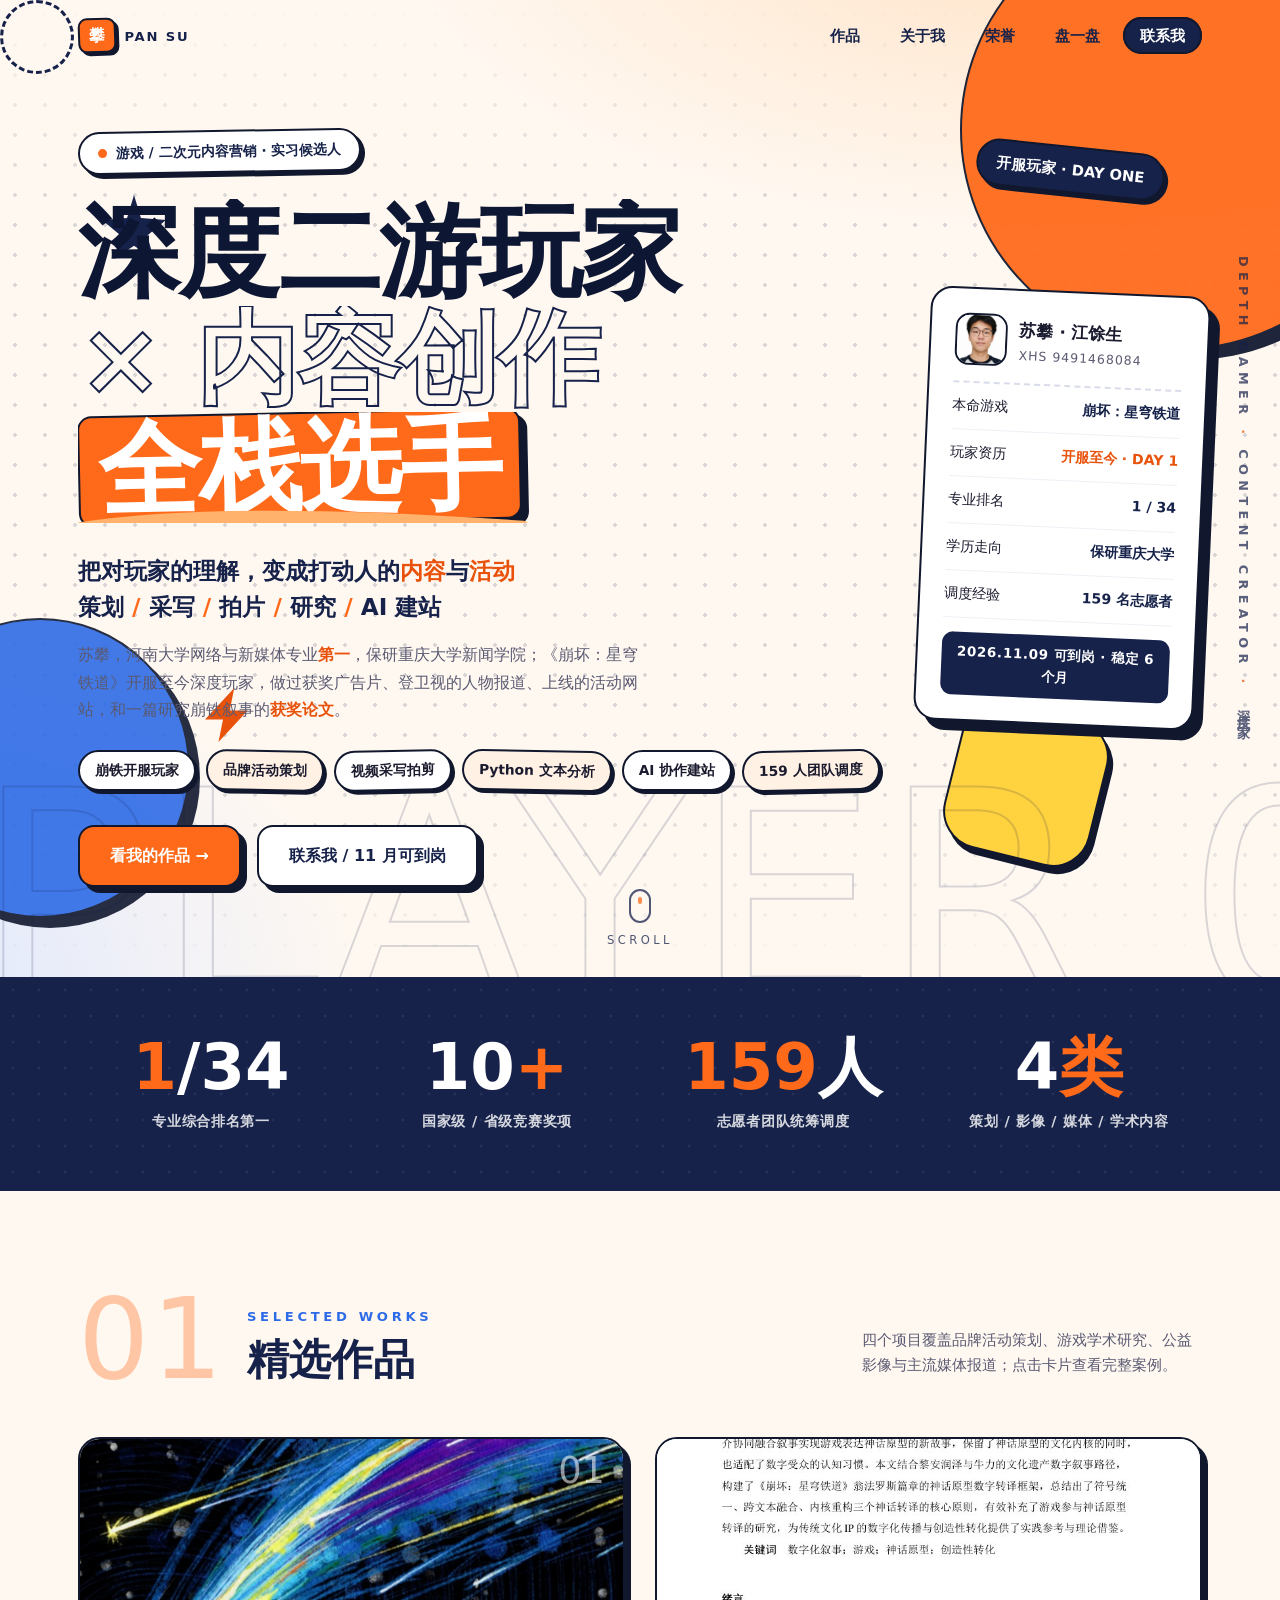
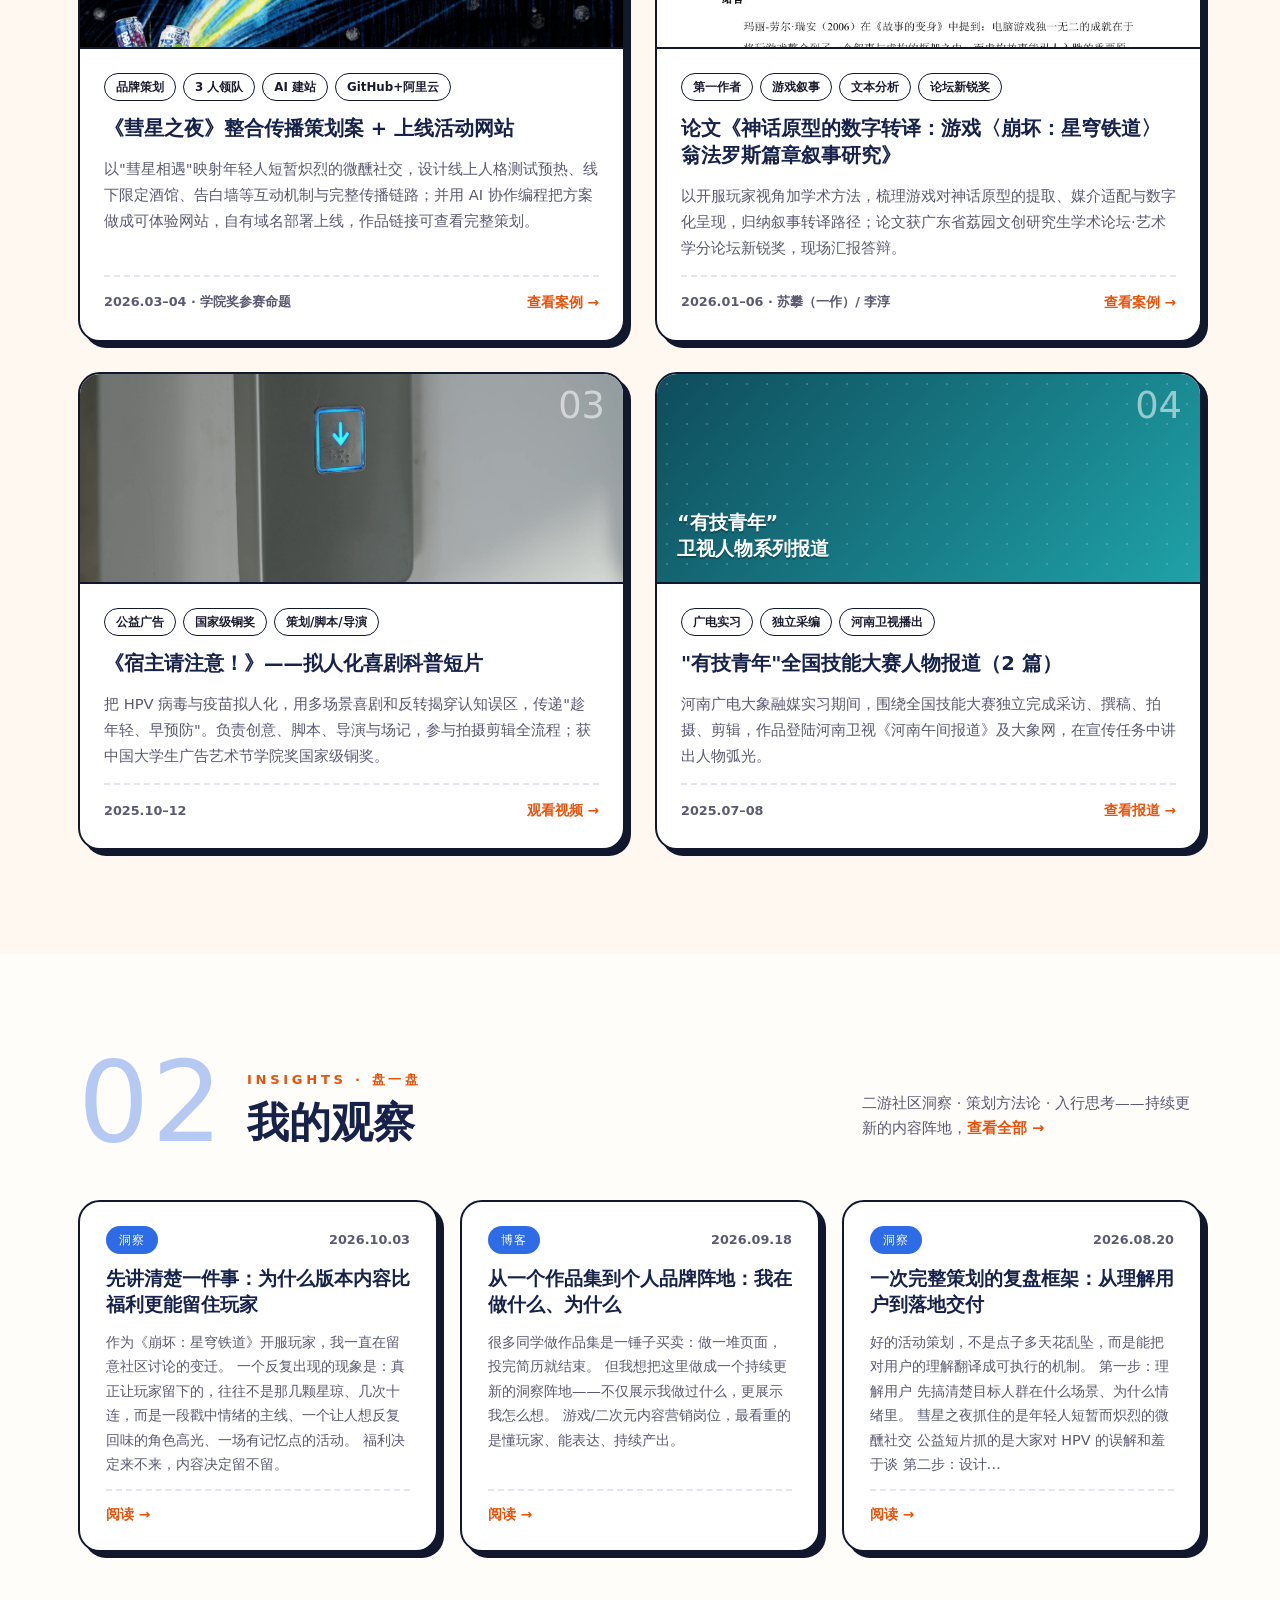
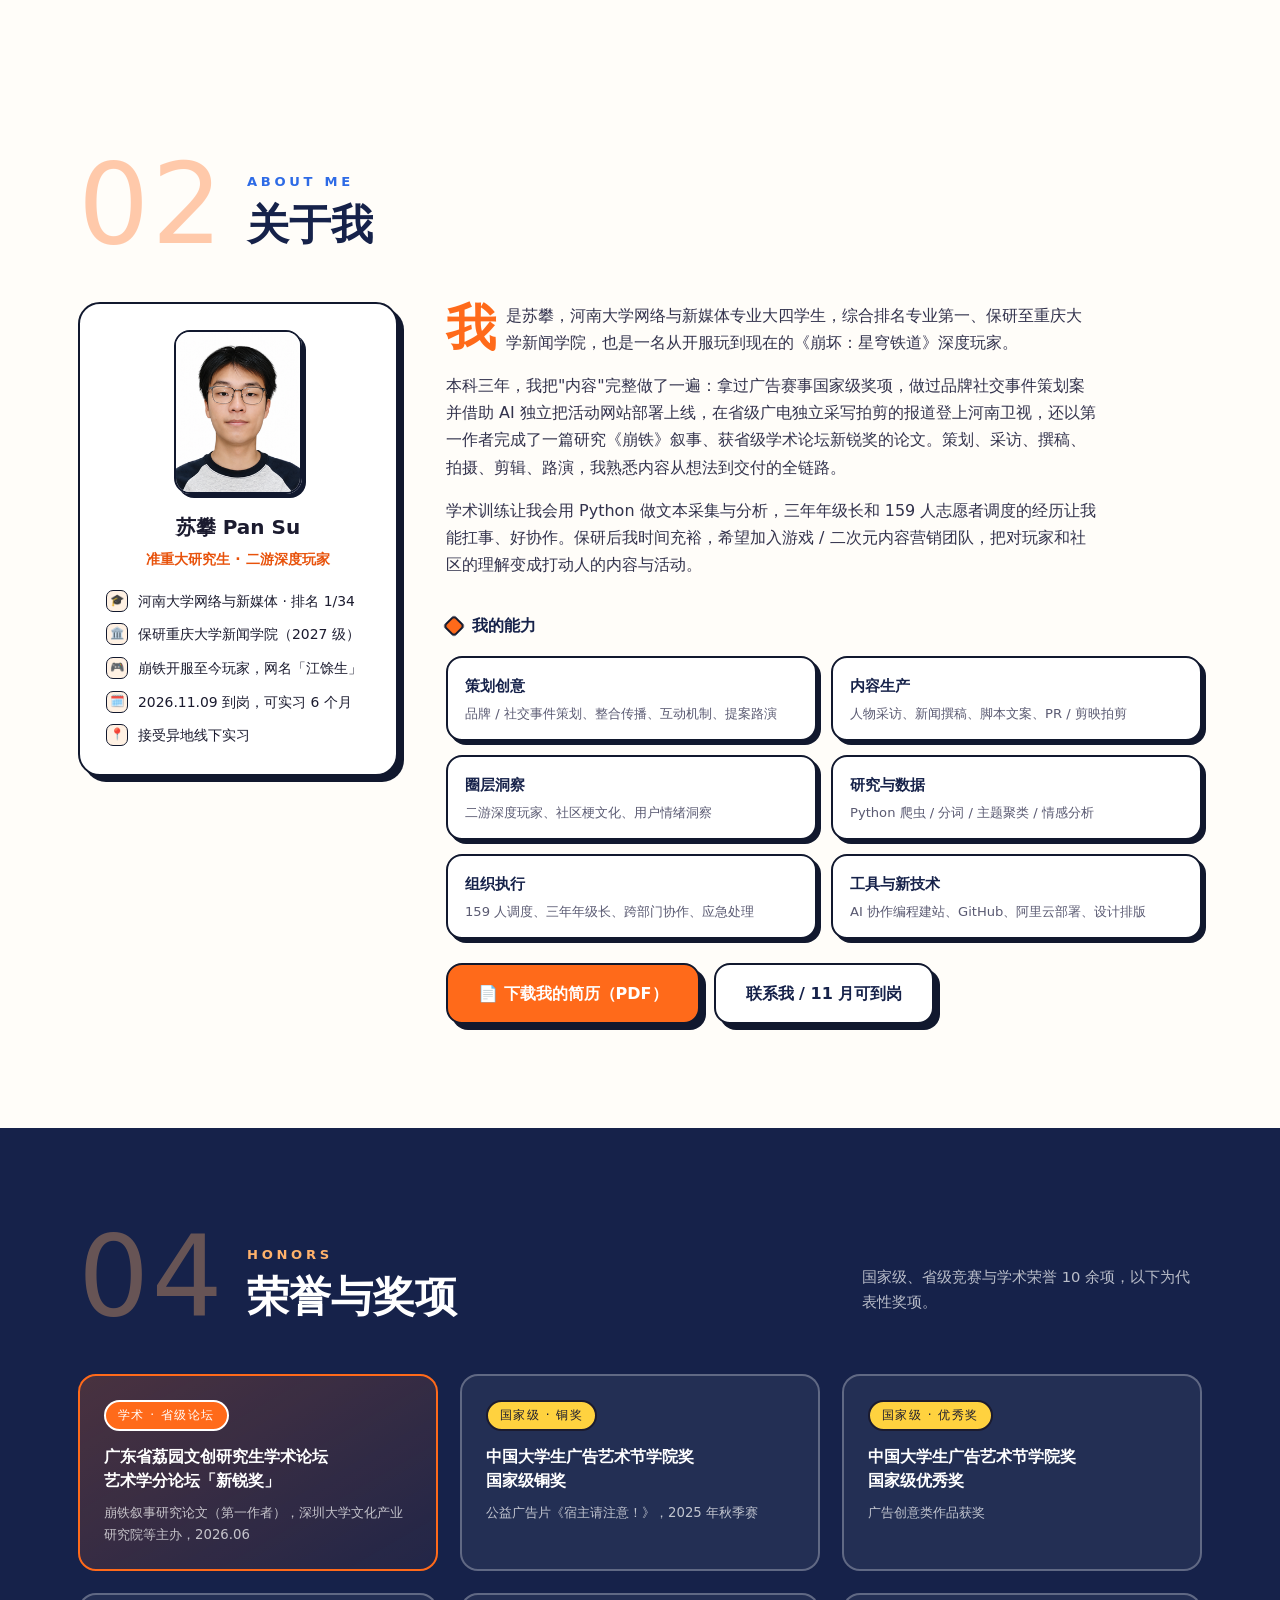
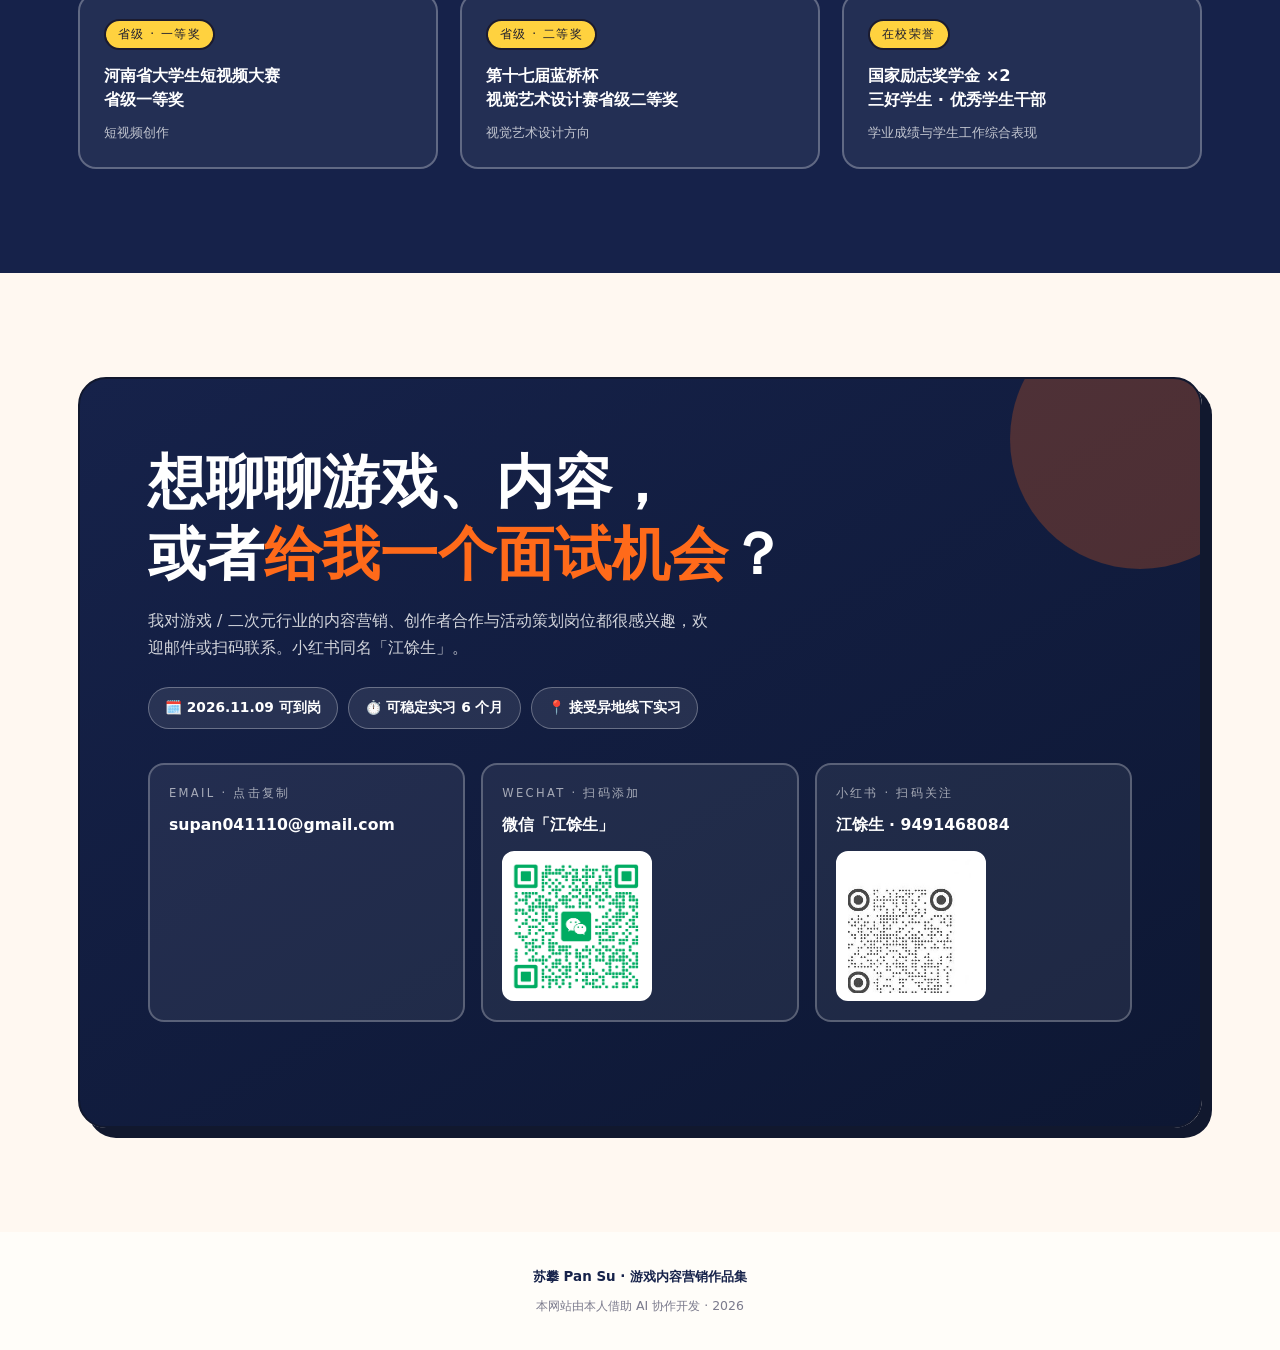
==== commit a655669c: "Add files via upload" ====
--- a/index.html
+++ b/index.html
@@ -56,6 +56,7 @@
       <li class="hide-m"><a href="#works">作品</a></li>
       <li class="hide-m"><a href="#about">关于我</a></li>
       <li class="hide-m"><a href="#awards">荣誉</a></li>
+      <li class="hide-m"><a href="blog.html">盘一盘</a></li>
       <li><a href="#contact" class="nav-cta">联系我</a></li>
     </ul>
   </div>
@@ -191,6 +192,23 @@
   </div>
 </section>
 
+<!-- 盘一盘 · 洞察 -->
+<section class="section insights" id="insights">
+  <div class="wrap">
+    <div class="sec-head reveal">
+      <div class="sec-num" style="color:var(--blue)">02</div>
+      <div class="sec-titles">
+        <div class="sec-kicker" style="color:var(--orange-deep)">INSIGHTS · 盘一盘</div>
+        <h2 class="sec-title">我的观察</h2>
+      </div>
+      <p class="sec-note">二游社区洞察 · 策划方法论 · 入行思考——持续更新的内容阵地，<a href="blog.html" style="color:var(--orange-deep);font-weight:900">查看全部 →</a></p>
+    </div>
+    <div class="insight-grid" id="insightGrid">
+      <div style="color:var(--muted);grid-column:1/-1">加载中…</div>
+    </div>
+  </div>
+</section>
+
 <!-- 关于我 -->
 <section class="section" id="about">
   <div class="wrap">
@@ -244,7 +262,7 @@
 <section class="section awards" id="awards">
   <div class="wrap">
     <div class="sec-head reveal">
-      <div class="sec-num" style="color:#FFB26B">03</div>
+      <div class="sec-num" style="color:#FFB26B">04</div>
       <div class="sec-titles">
         <div class="sec-kicker" style="color:#FFB26B">HONORS</div>
         <h2 class="sec-title">荣誉与奖项</h2>
@@ -328,5 +346,26 @@
 </footer>
 
 <script src="assets/main.js"></script>
+<script src="assets/posts.js"></script>
+<script>
+(function(){
+  var DATA = window.PORTFOLIO_POSTS && window.PORTFOLIO_POSTS.posts || [];
+  var grid = document.getElementById('insightGrid');
+  if(!grid) return;
+  function esc(s){return String(s==null?'':s).replace(/[&<>"']/g,function(c){return{'&':'&amp;','<':'&lt;','>':'&gt;','"':'&quot;',"'":'&#39;'}[c];});}
+  function fmtDate(s){if(!s)return'';var p=s.split('-');return p[0]+'.'+p[1]+'.'+p[2];}
+  if(!DATA.length){ grid.innerHTML='<div style="grid-column:1/-1;color:var(--muted);text-align:center;padding:30px 0">洞察更新中，敬请期待。</div>'; return; }
+  var latest = DATA.slice().sort(function(a,b){return (b.date||'').localeCompare(a.date||'');}).slice(0,3);
+  grid.innerHTML = latest.map(function(p){
+    return '<a class="insight reveal" href="blog-post.html?id='+esc(p.id)+'">'+
+      '<div class="insight-top"><span class="insight-cat">'+esc(p.category||'博客')+'</span><span class="insight-date">'+fmtDate(p.date)+'</span></div>'+
+      '<h3>'+esc(p.title)+'</h3>'+
+      '<p>'+esc(p.excerpt||'')+'</p>'+
+      '<span class="insight-more">阅读 →</span>'+
+    '</a>';
+  }).join('');
+  grid.querySelectorAll('.reveal').forEach(function(el,i){ setTimeout(function(){el.classList.add('in');},60*i); });
+})();
+</script>
 </body>
 </html>
--- a/assets/style.css
+++ b/assets/style.css
@@ -257,6 +257,9 @@
 .case-meta{display:flex;flex-wrap:wrap;gap:10px 28px;margin-top:22px;font-size:.92rem;color:var(--muted);font-weight:600}
 .case-meta b{color:var(--navy);font-weight:900}
 .case-cover{margin-top:40px;border:2px solid var(--line);border-radius:var(--radius);box-shadow:var(--shadow-lg);overflow:hidden;background:#0d1326}
+/* 限宽居中的论文封面（略小于全宽，点击可放大） */
+.cover-narrow{max-width:720px;margin-left:auto;margin-right:auto}
+.cover-narrow .media-cap{text-align:center}
 .case-cover img{width:100%;display:block}
 .case-cover video{width:100%;display:block;background:#000}
 .case-body{display:grid;grid-template-columns:250px minmax(0,1fr);gap:56px;margin-top:64px;align-items:start}
@@ -303,6 +306,52 @@
 .case-nav a.next b{color:#fff}
 .case-nav a.next .dir{color:#FFB26B}
 
+/* 首页 · 洞察预览 */
+.insights{background:var(--paper)}
+.insight-grid{display:grid;grid-template-columns:repeat(3,1fr);gap:22px}
+@media(max-width:880px){.insight-grid{grid-template-columns:1fr}}
+.insight{background:#fff;border:2px solid var(--line);border-radius:var(--radius);box-shadow:var(--shadow);padding:24px 26px;display:flex;flex-direction:column;gap:12px;transition:transform .18s ease,box-shadow .18s ease}
+.insight:hover{transform:translate(-2px,-2px);box-shadow:var(--shadow-lg)}
+.insight-top{display:flex;justify-content:space-between;align-items:center;gap:10px}
+.insight-cat{background:var(--blue);color:#fff;font-family:var(--font-display);letter-spacing:.1em;font-size:.74rem;border-radius:999px;padding:4px 13px}
+.insight-date{font-size:.8rem;color:var(--muted);font-weight:700}
+.insight h3{font-size:1.16rem;font-weight:900;color:var(--navy);line-height:1.4;margin:0}
+.insight>p{font-size:.9rem;color:var(--muted);line-height:1.7;margin:0;flex:1}
+.insight-more{font-weight:900;font-size:.86rem;color:var(--orange-deep);border-top:2px dashed #E3E6F0;padding-top:12px;display:inline-flex;gap:5px}
+
+/* 博客 / 洞察（盘一盘） */
+.blog{background:var(--cream)}
+.blog-cats{display:flex;flex-wrap:wrap;gap:10px;margin-bottom:36px}
+.bc{background:#fff;border:2px solid var(--line);border-radius:999px;padding:9px 20px;font-weight:800;font-size:.9rem;cursor:pointer;box-shadow:var(--shadow-sm);transition:all .16s ease;color:var(--navy)}
+.bc:hover{transform:translate(-1px,-1px);box-shadow:var(--shadow)}
+.bc.bc-on{background:var(--orange);color:#fff}
+.blog-grid{display:grid;grid-template-columns:1fr;gap:22px}
+.post{background:#fff;border:2px solid var(--line);border-radius:var(--radius);box-shadow:var(--shadow);padding:28px 30px;display:flex;flex-direction:column;gap:12px;transition:transform .18s ease,box-shadow .18s ease}
+.post:hover{transform:translate(-2px,-2px);box-shadow:var(--shadow-lg)}
+.post-top{display:flex;justify-content:space-between;align-items:center;gap:12px}
+.post-cat{background:var(--navy);color:#fff;font-family:var(--font-display);letter-spacing:.1em;font-size:.76rem;border-radius:999px;padding:4px 14px}
+.post-date{font-size:.82rem;color:var(--muted);font-weight:700}
+.post h3{font-size:1.4rem;font-weight:900;color:var(--navy);line-height:1.35;margin:0}
+.post>p{font-size:.95rem;color:var(--muted);line-height:1.75;margin:0}
+.post-tags{display:flex;flex-wrap:wrap;gap:7px}
+.post-tags span{font-size:.74rem;font-weight:800;border:1.6px solid var(--line);border-radius:999px;padding:3px 12px;background:var(--orange-soft)}
+.post-more{font-weight:900;font-size:.88rem;color:var(--orange-deep);display:inline-flex;align-items:center;gap:5px;border-top:2px dashed #E3E6F0;padding-top:14px;transition:gap .2s ease}
+.post:hover .post-more{gap:10px}
+.blog-loading,.blog-empty{padding:60px 0;text-align:center;color:var(--muted);font-weight:700}
+@media(min-width:760px){.blog-grid{grid-template-columns:1fr 1fr}.post:nth-child(3n){grid-column:1/-1}}
+
+/* 博客详情页排版 */
+.blog-post-section{background:var(--paper);min-height:60vh}
+.post-article h3{font-size:1.4rem;font-weight:900;color:var(--navy);margin:34px 0 14px;display:flex;align-items:center;gap:12px}
+.post-article h3::before{content:"";flex:none;width:14px;height:14px;background:var(--orange);border:2px solid var(--line);border-radius:4px;transform:rotate(45deg)}
+.post-article h4{font-size:1.12rem;font-weight:900;color:var(--navy);margin:28px 0 10px}
+.post-article p{color:#33334D;margin-bottom:14px;max-width:72ch;line-height:1.9}
+.post-article ul{list-style:none;display:grid;gap:12px;margin:6px 0 16px}
+.post-article ul li{position:relative;padding-left:28px;color:#33334D;max-width:72ch;line-height:1.8}
+.post-article ul li::before{content:"";position:absolute;left:4px;top:.62em;width:11px;height:11px;background:var(--orange);border:2px solid var(--line);border-radius:3px;transform:rotate(45deg)}
+.post-article ul li b{color:var(--navy)}
+.post-article>p:first-child::first-letter{font-size:3.1em;font-weight:900;float:left;line-height:.9;padding:4px 10px 0 0;color:var(--orange)}
+
 /* ============ 减弱动态 & 响应式 ============ */
 @media (prefers-reduced-motion: reduce){
   html{scroll-behavior:auto}
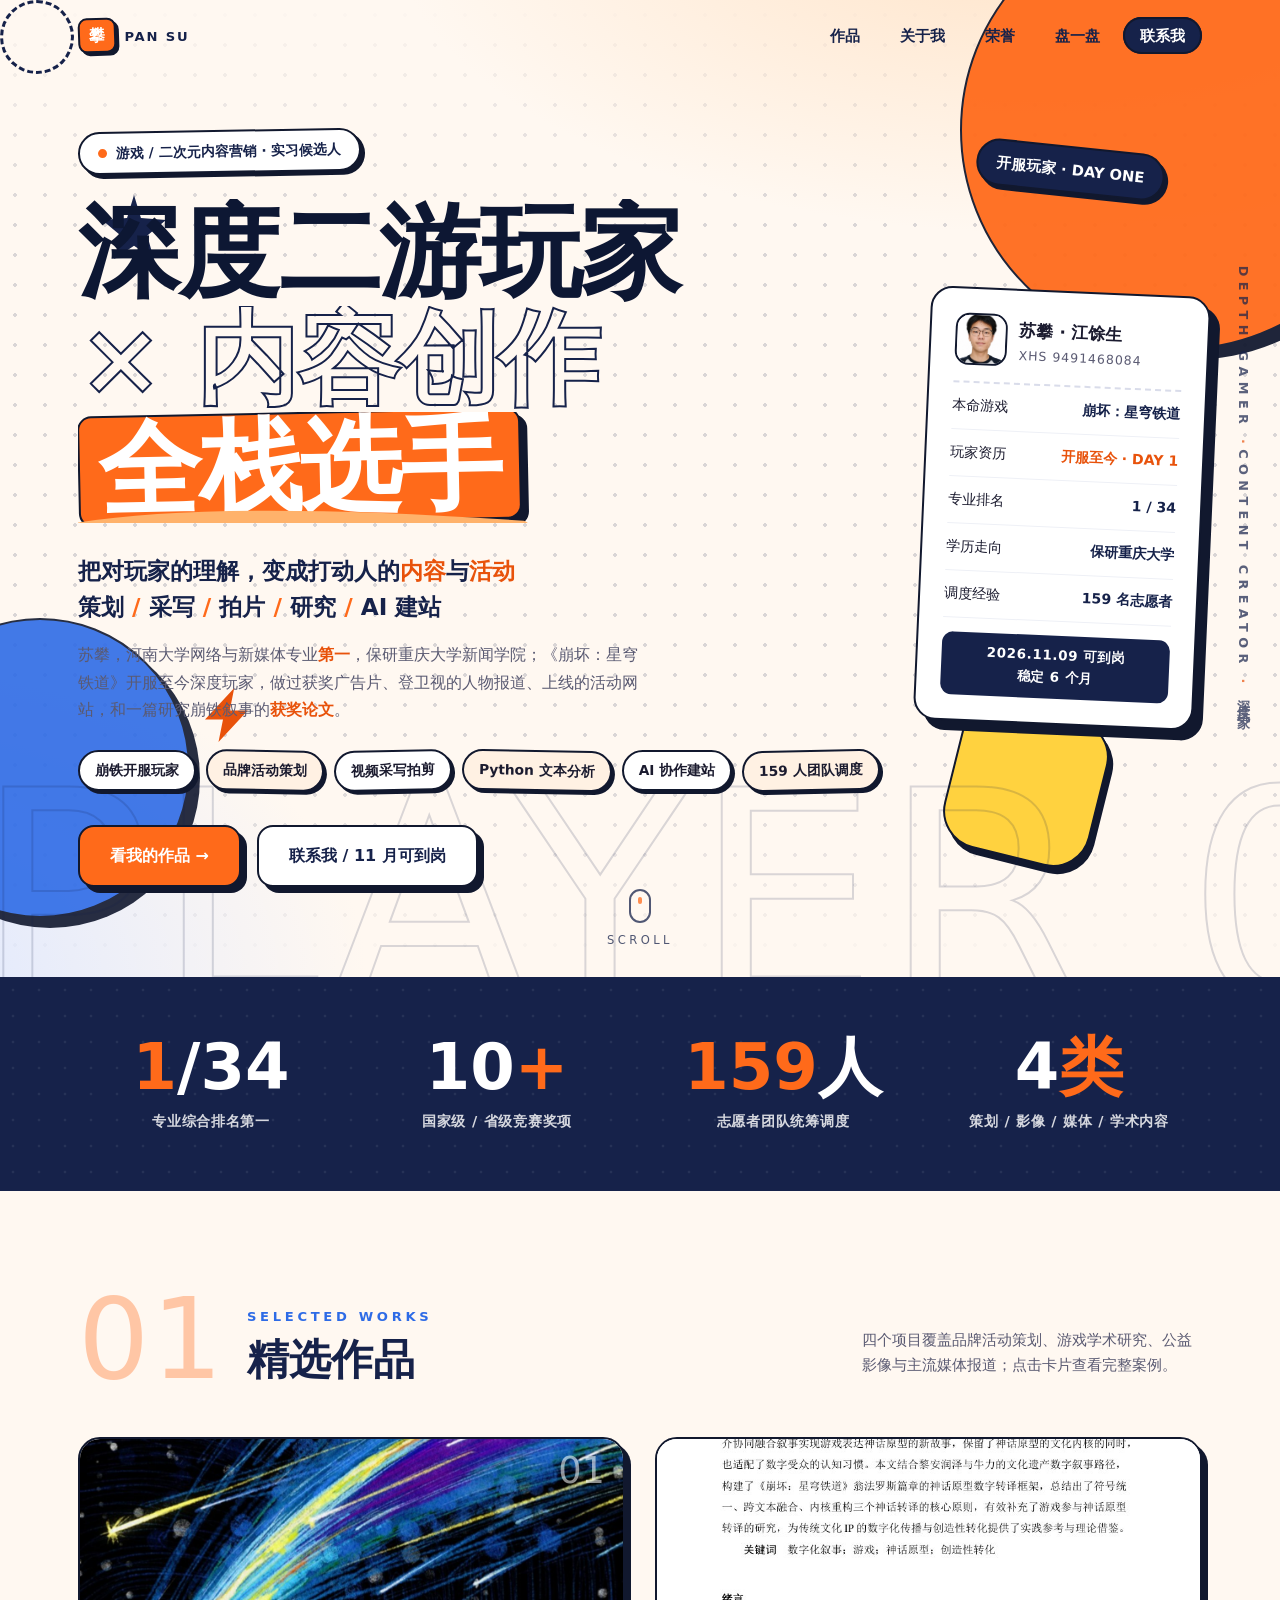
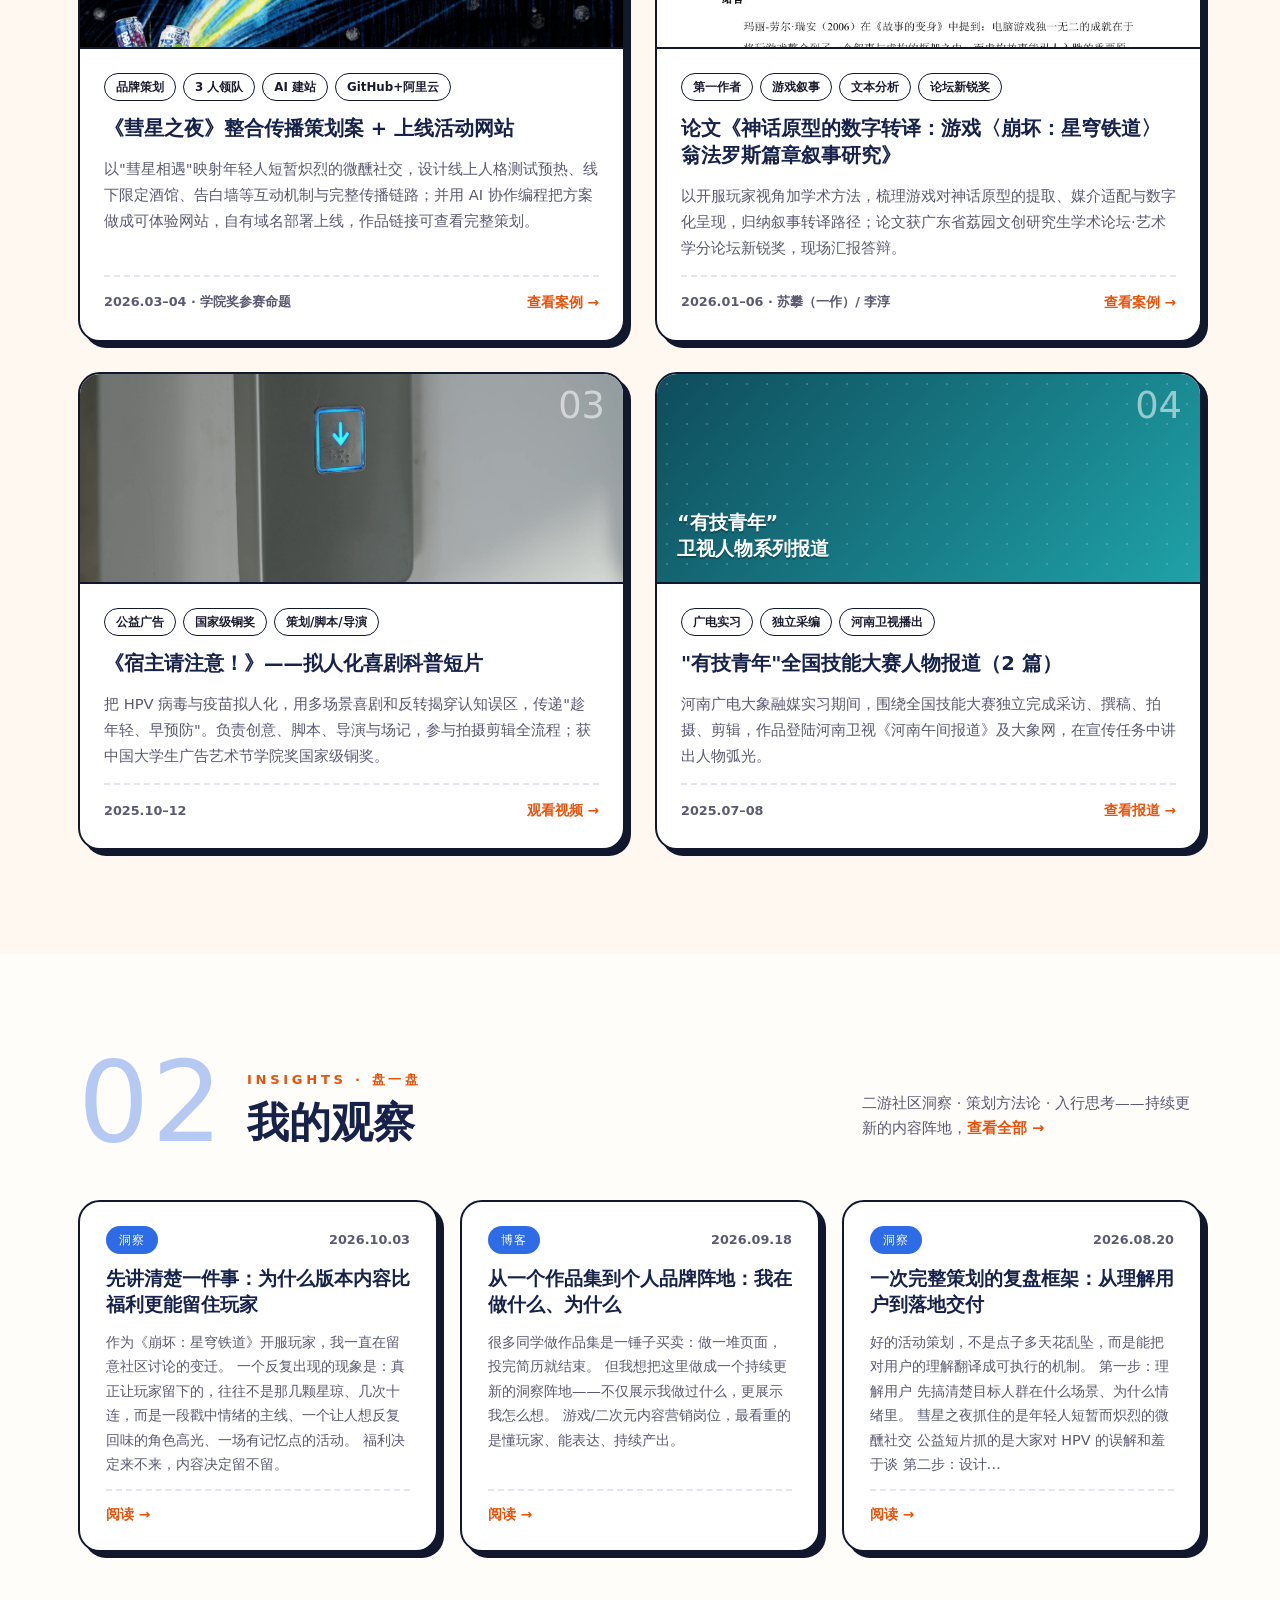
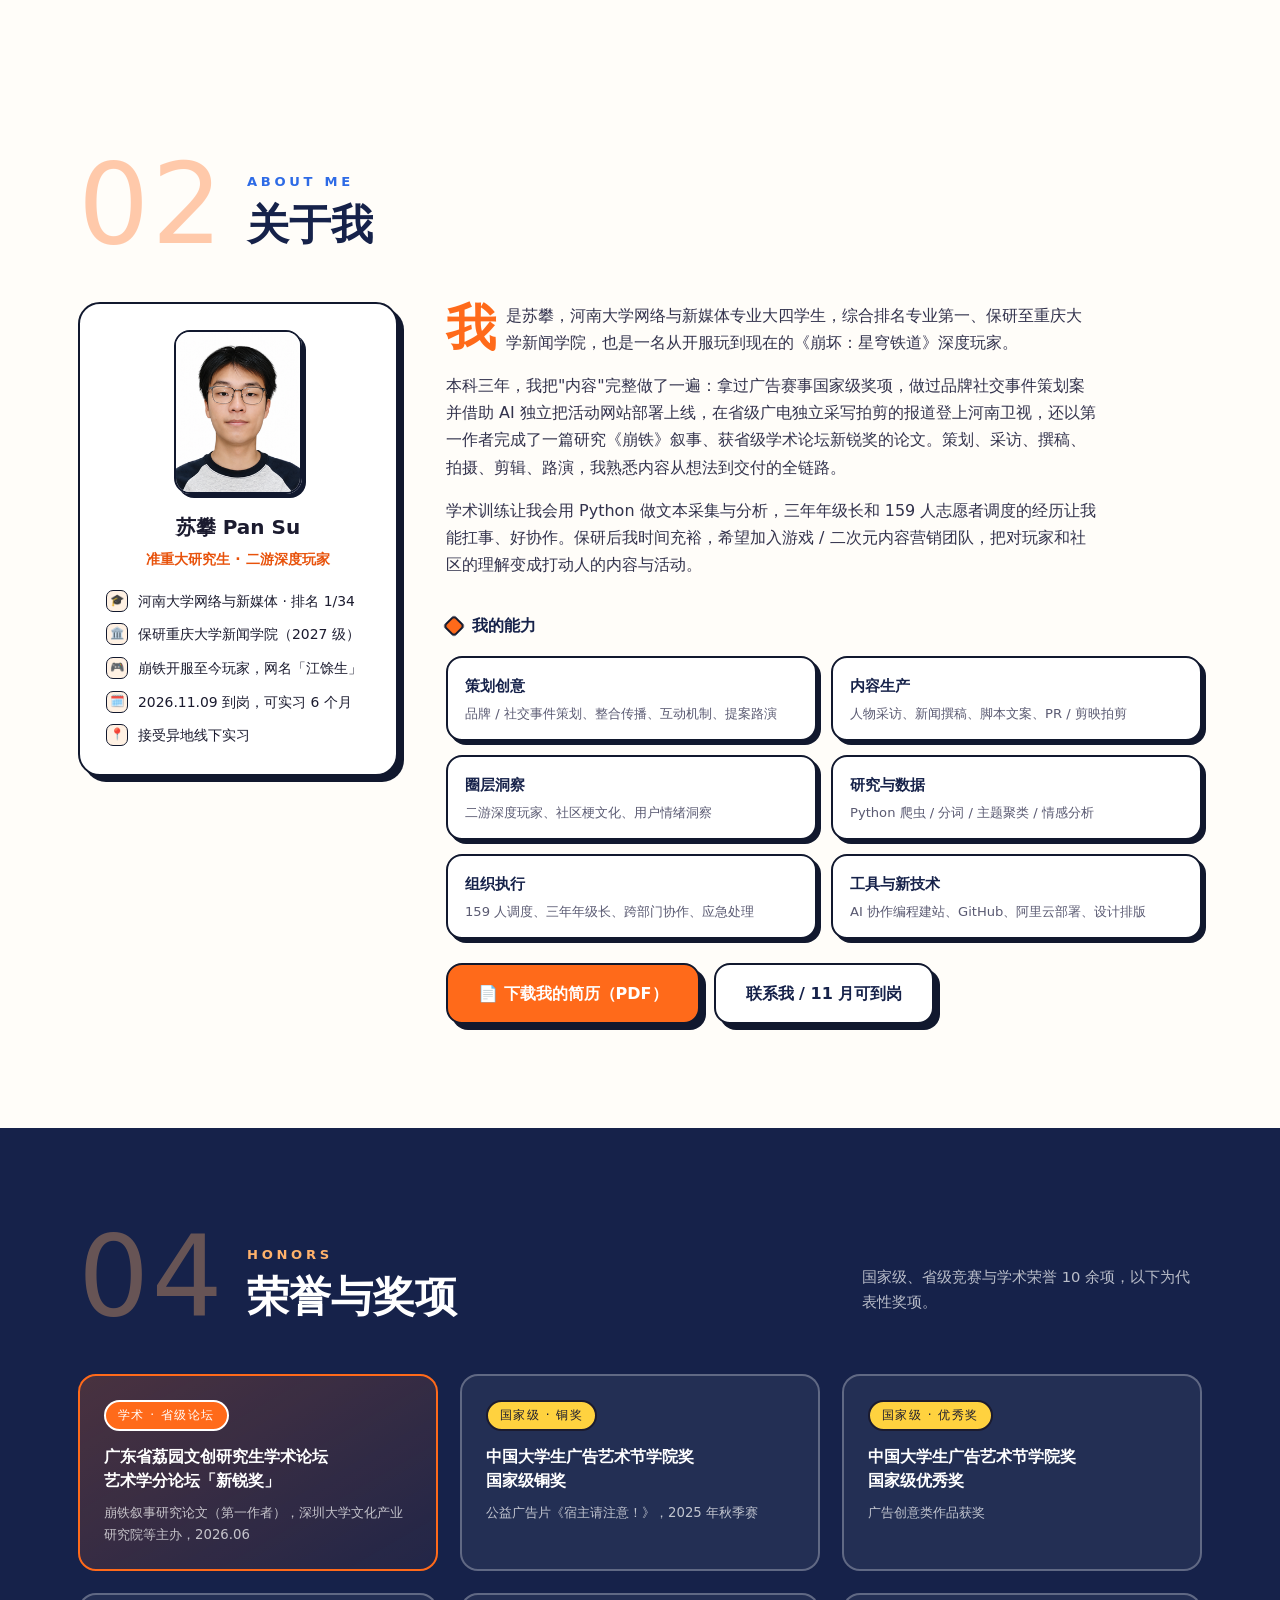
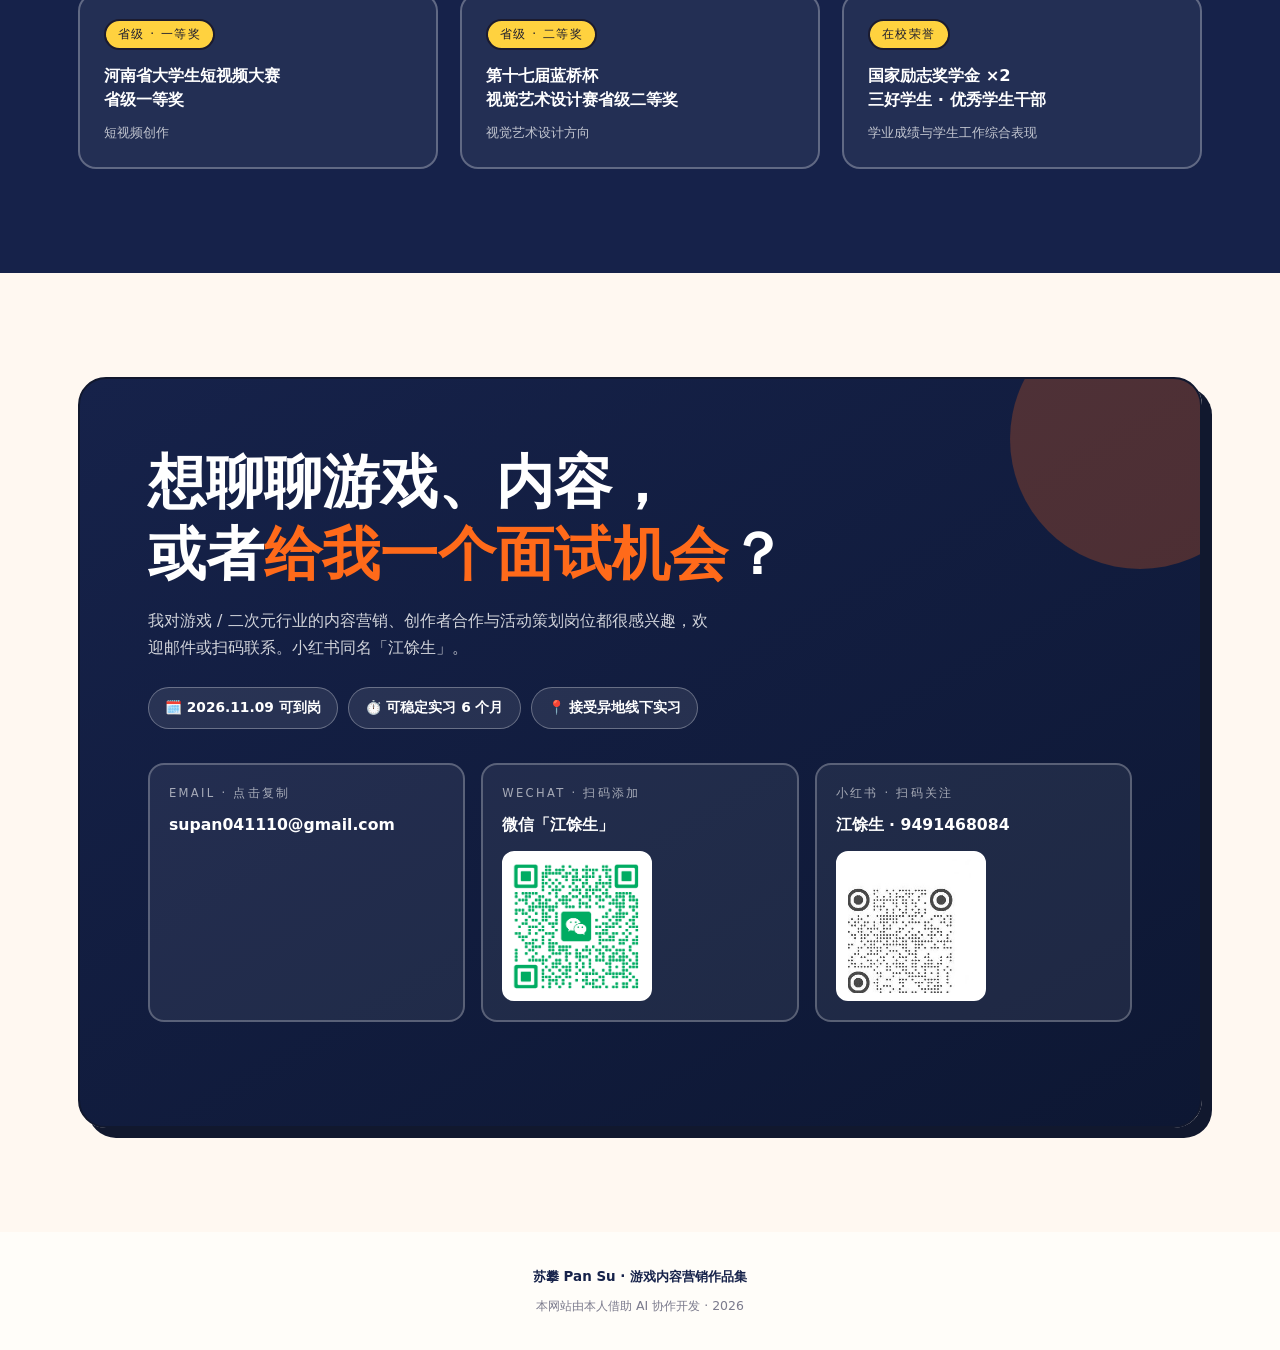
==== commit e042c758: "Update index.html" ====
--- a/index.html
+++ b/index.html
@@ -27,7 +27,7 @@
   "url": "https://supan.work/",
   "image": "https://supan.work/assets/avatar.png",
   "jobTitle": "游戏 / 二次元内容营销 · 活动运营",
-  "description": "深圳大学新闻与传播在读研究生，崩坏：星穹铁道开服深度玩家；擅长游戏内容策划、整合传播、活动运营与AI协作建站，论文获广东省荔园文创研究生学术论坛新锐奖。",
+  "description": "河南大学新闻与传播在读本科生，崩坏：星穹铁道开服深度玩家；擅长内容策划、整合传播、活动运营与AI协作建站，论文获广东省荔园文创研究生学术论坛新锐奖。",
   "email": "supan041110@gmail.com",
   "address": {
     "@type": "PostalAddress",
@@ -79,9 +79,9 @@
     <svg class="sticker stick-bolt" viewBox="0 0 24 24" fill="currentColor" aria-hidden="true"><path d="M13 0L0 14h8l-2 10 13-14h-8z"/></svg>
   </div>
   <div class="p-layer" data-speed="0.22" aria-hidden="true"><div class="mega-word">PLAYER&nbsp;01</div></div>
-  <p class="side-text">DEPTH GAMER <b>·</b> CONTENT CREATOR <b>·</b> 深度玩家</p>
-
-  <div class="hero-inner" data-speed="0.06">
+  <p class="side-text">DEPTH GAMER <b>·</b>CONTENT CREATOR <b>·</b>深度玩家</p>
+
+  <div class="hero-inner" data-speed="0.09">
     <div class="wrap">
       <div class="hero-grid">
         <div>
@@ -116,7 +116,7 @@
           <div class="pc-row"><span>专业排名</span><b>1 / 34</b></div>
           <div class="pc-row"><span>学历走向</span><b>保研重庆大学</b></div>
           <div class="pc-row"><span>调度经验</span><b>159 名志愿者</b></div>
-          <div class="pc-badge">2026.11.09 可到岗 · 稳定 6 个月</div>
+          <div class="pc-badge">2026.11.09 可到岗<br>稳定 6 个月</div>
         </aside>
       </div>
     </div>
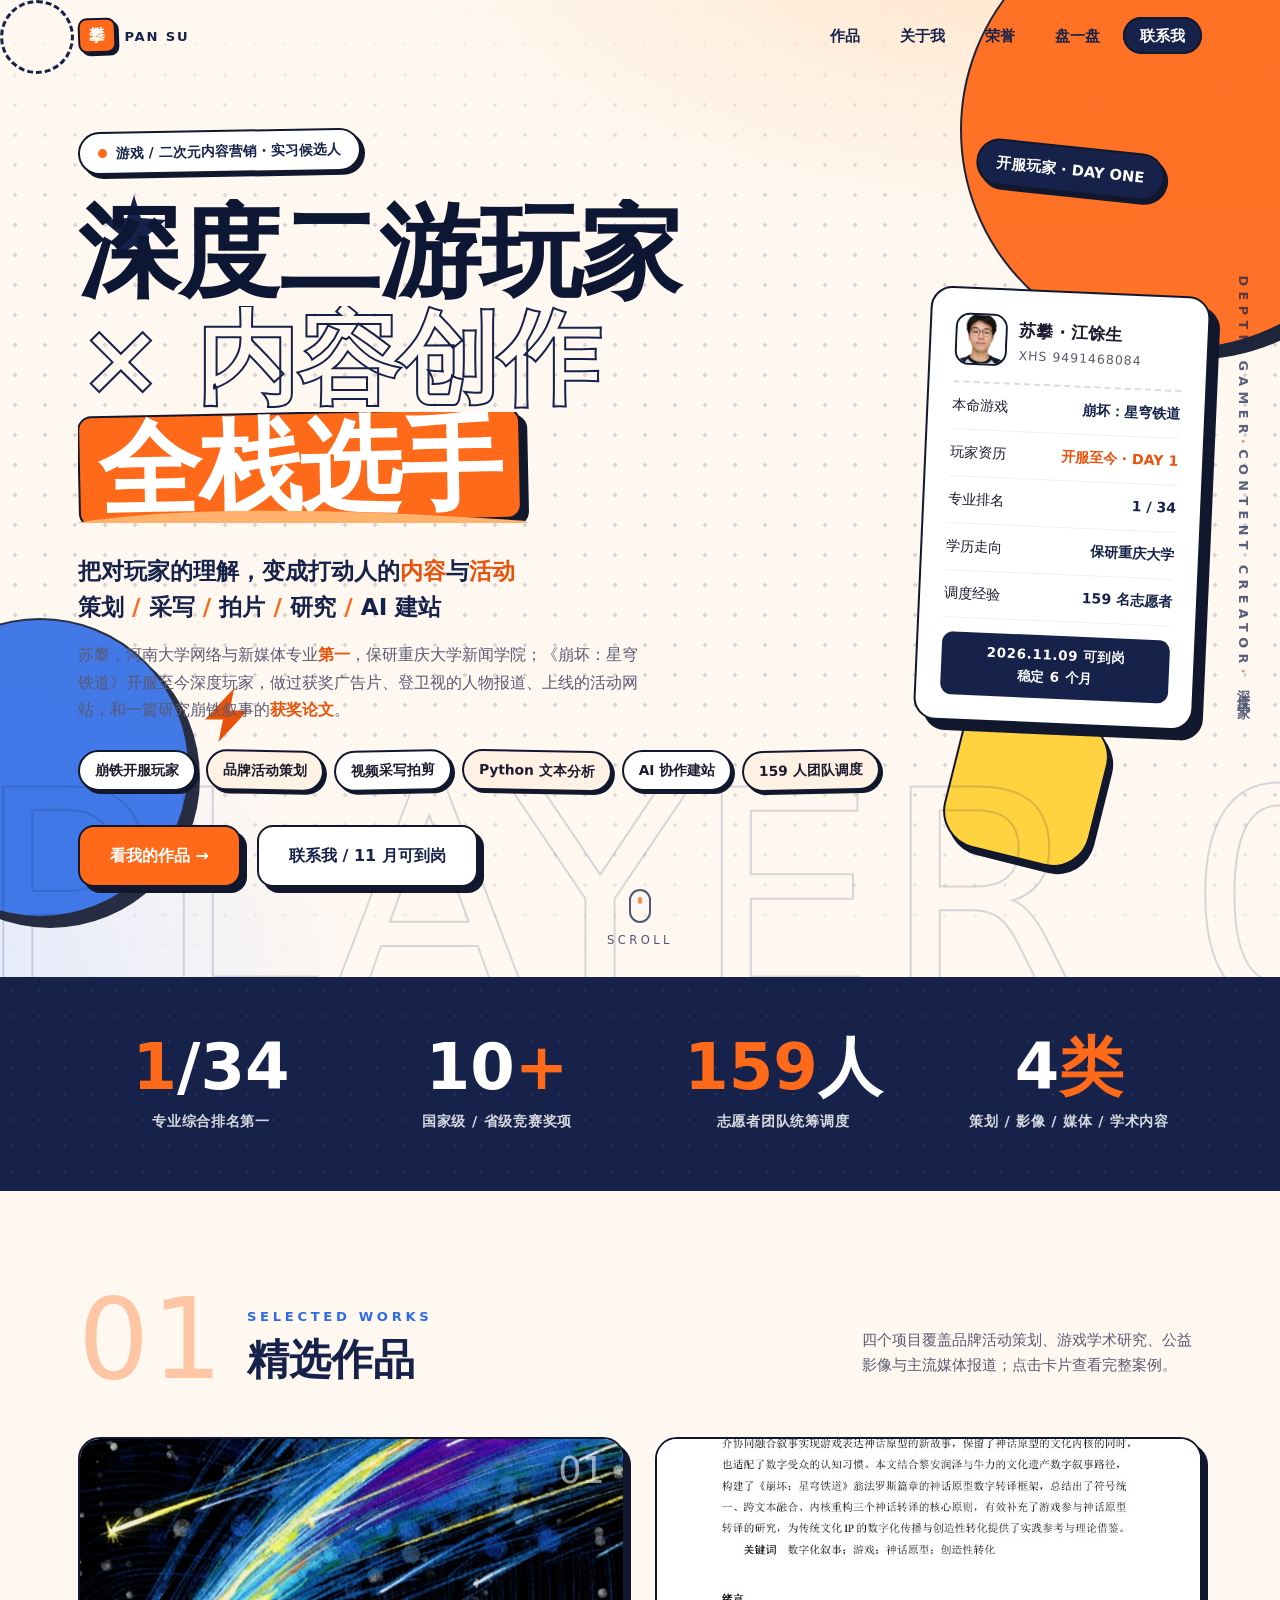
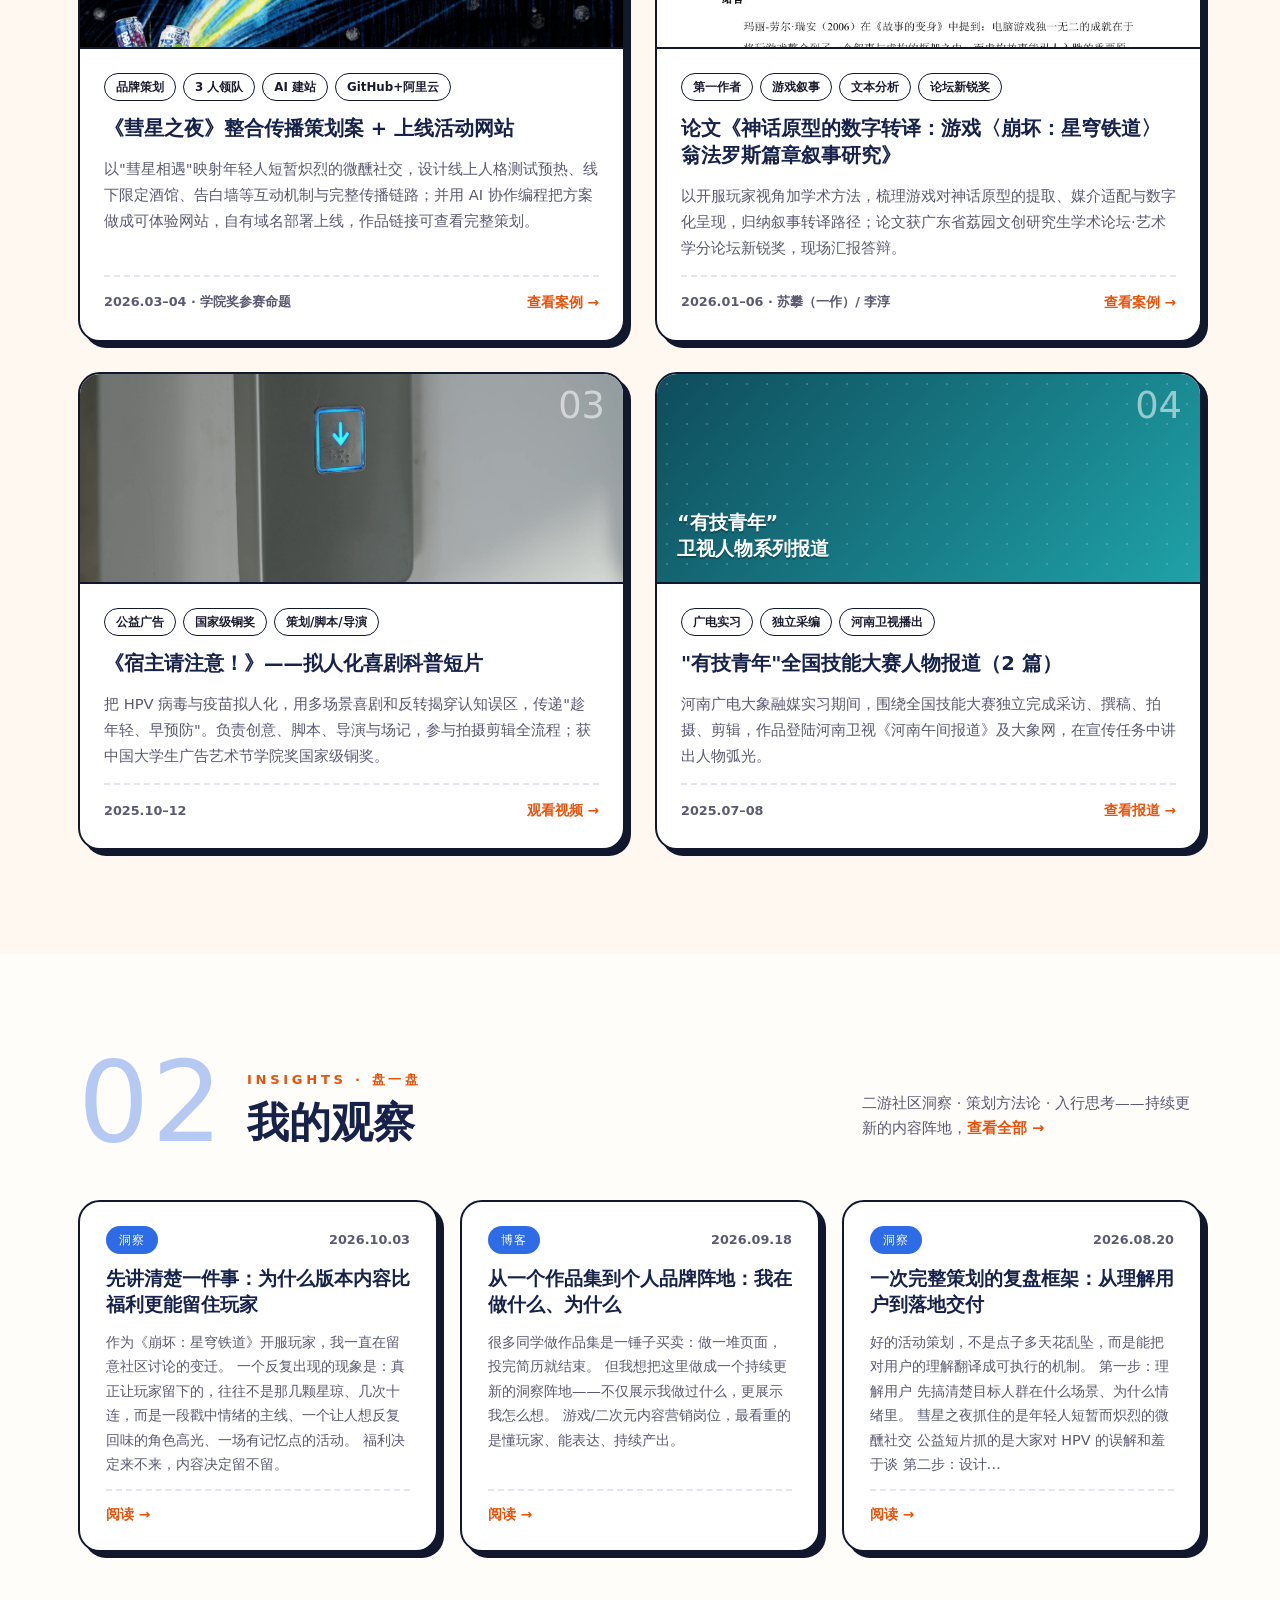
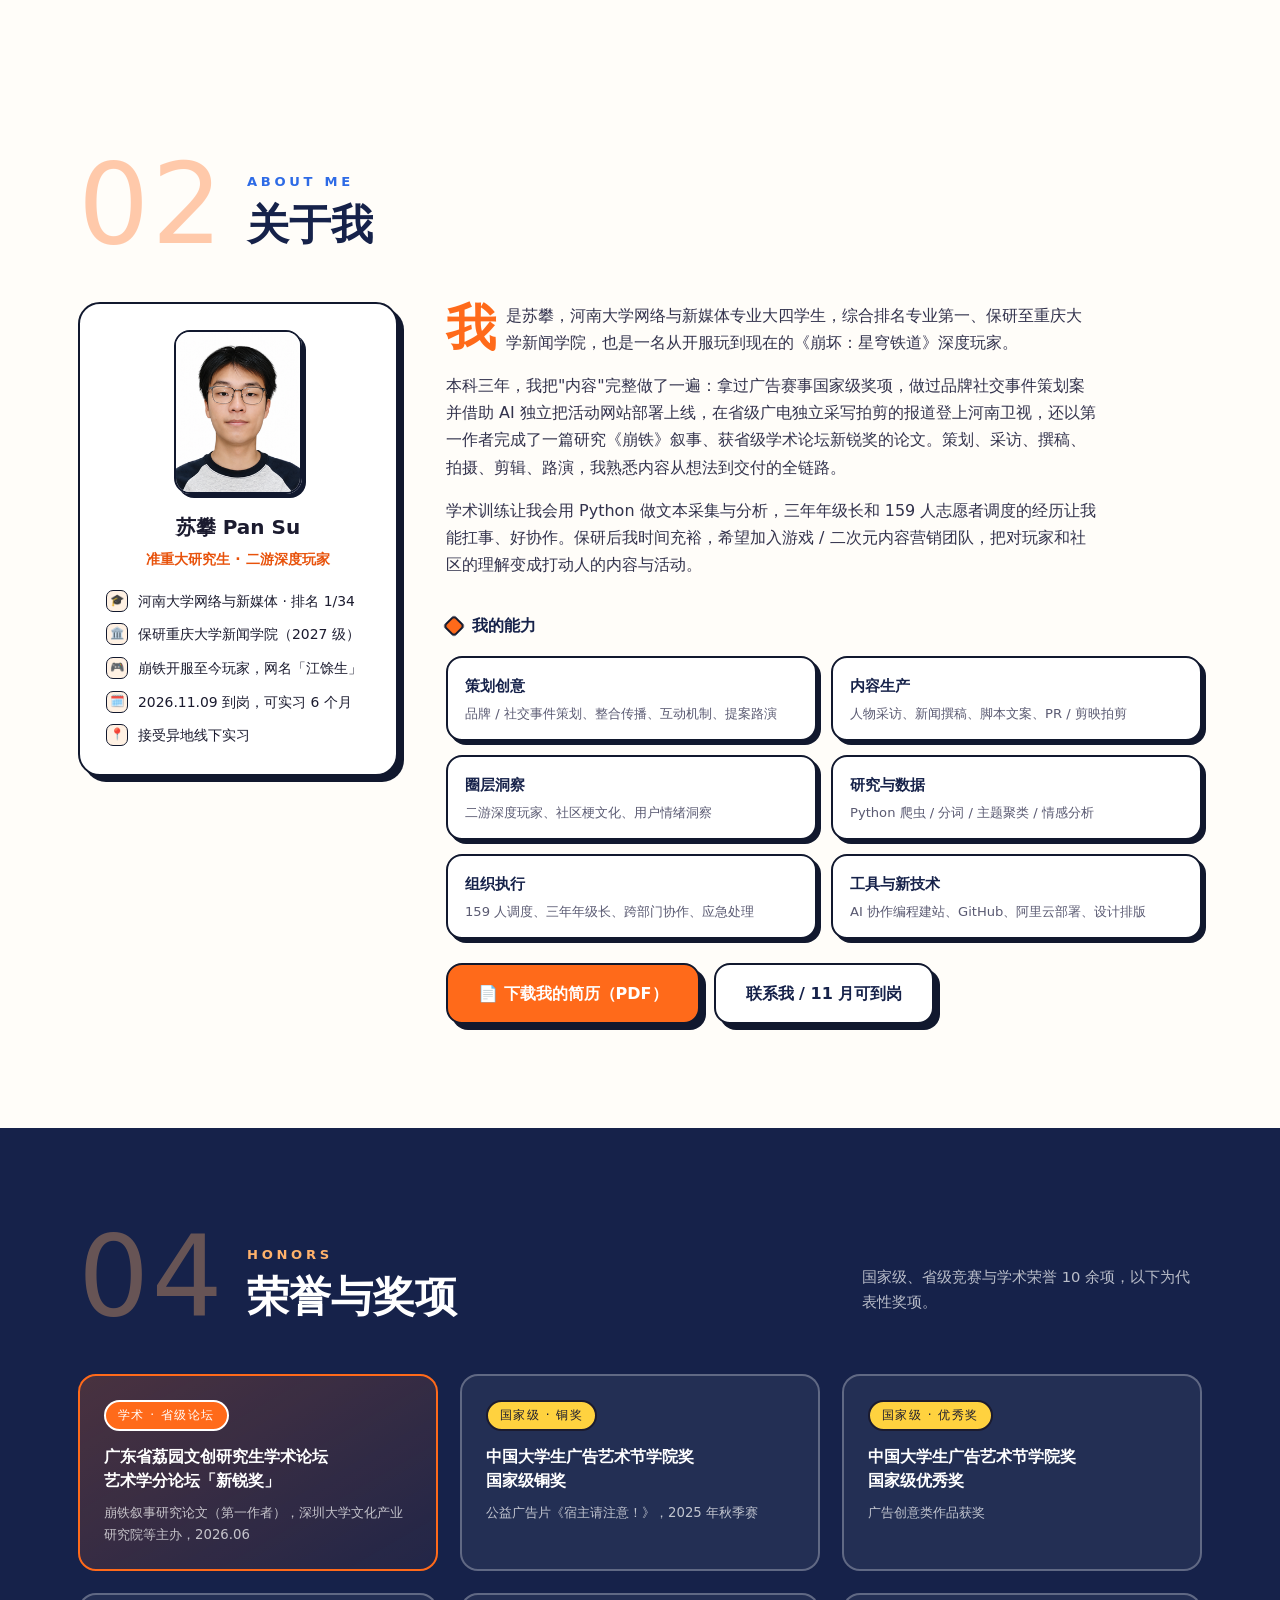
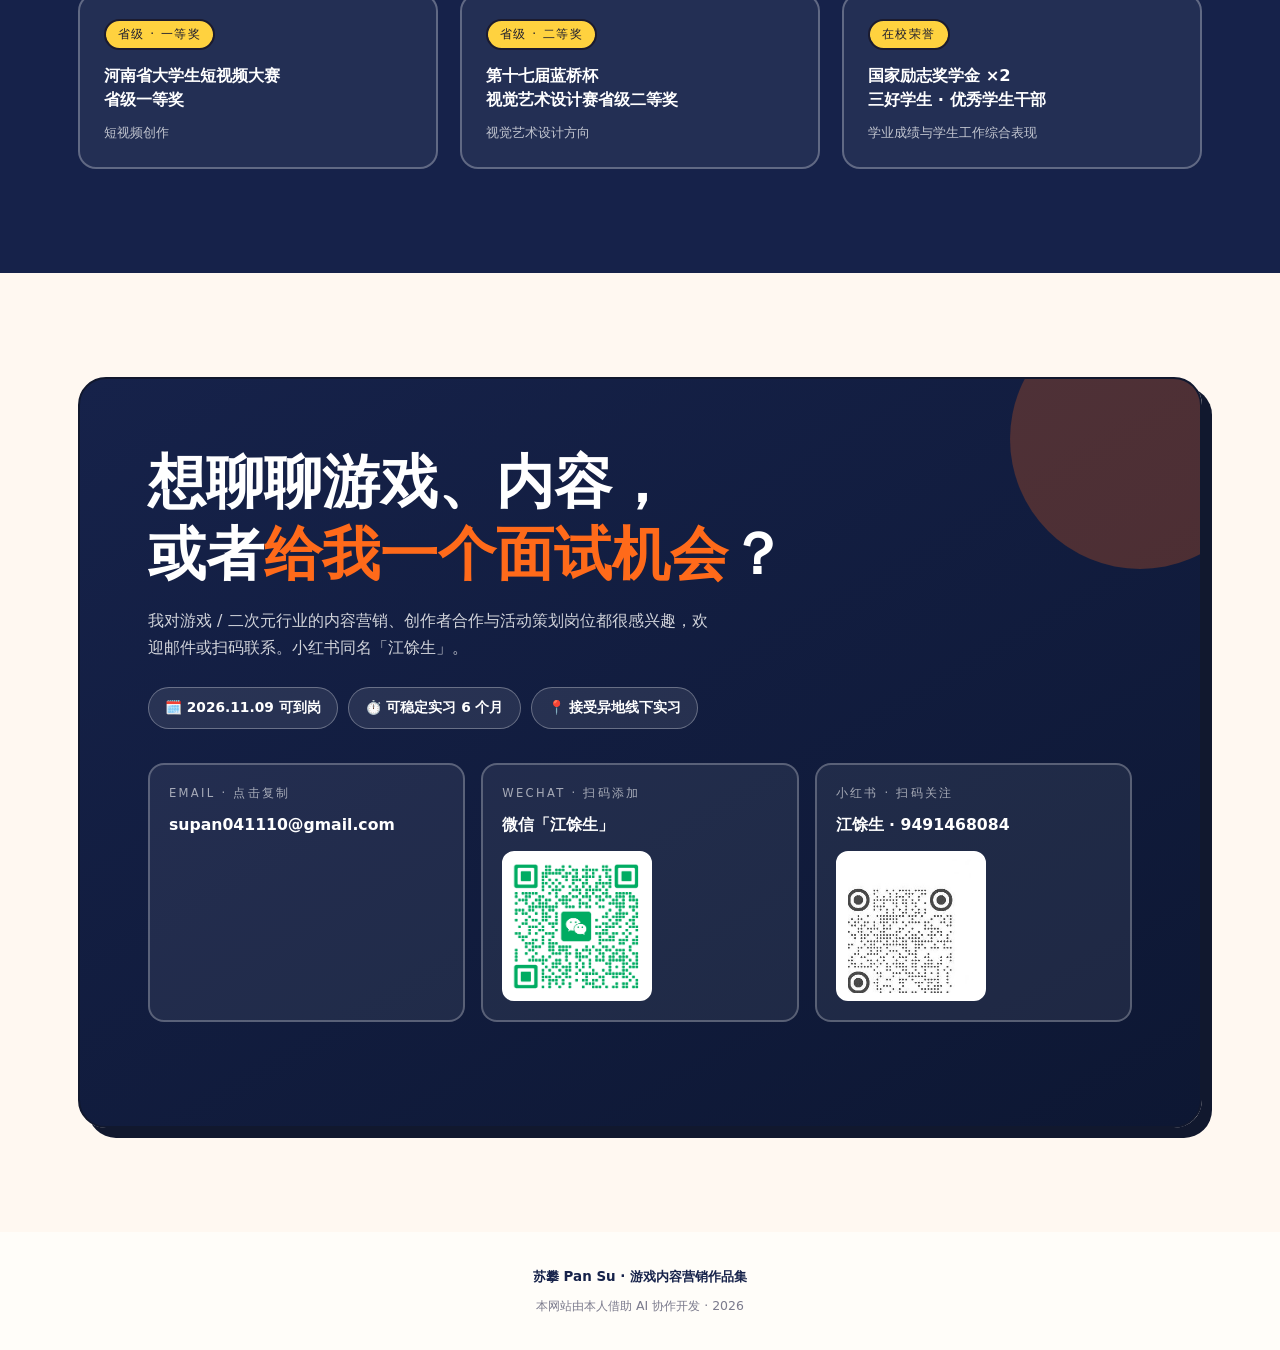
==== commit 5e4d3da7: "Update index.html" ====
--- a/index.html
+++ b/index.html
@@ -79,7 +79,7 @@
     <svg class="sticker stick-bolt" viewBox="0 0 24 24" fill="currentColor" aria-hidden="true"><path d="M13 0L0 14h8l-2 10 13-14h-8z"/></svg>
   </div>
   <div class="p-layer" data-speed="0.22" aria-hidden="true"><div class="mega-word">PLAYER&nbsp;01</div></div>
-  <p class="side-text">DEPTH GAMER <b>·</b>CONTENT CREATOR <b>·</b>深度玩家</p>
+  <p class="side-text">DEPTH GAMER<b>·</b>CONTENT CREATOR<b>·</b>深度玩家</p>
 
   <div class="hero-inner" data-speed="0.09">
     <div class="wrap">
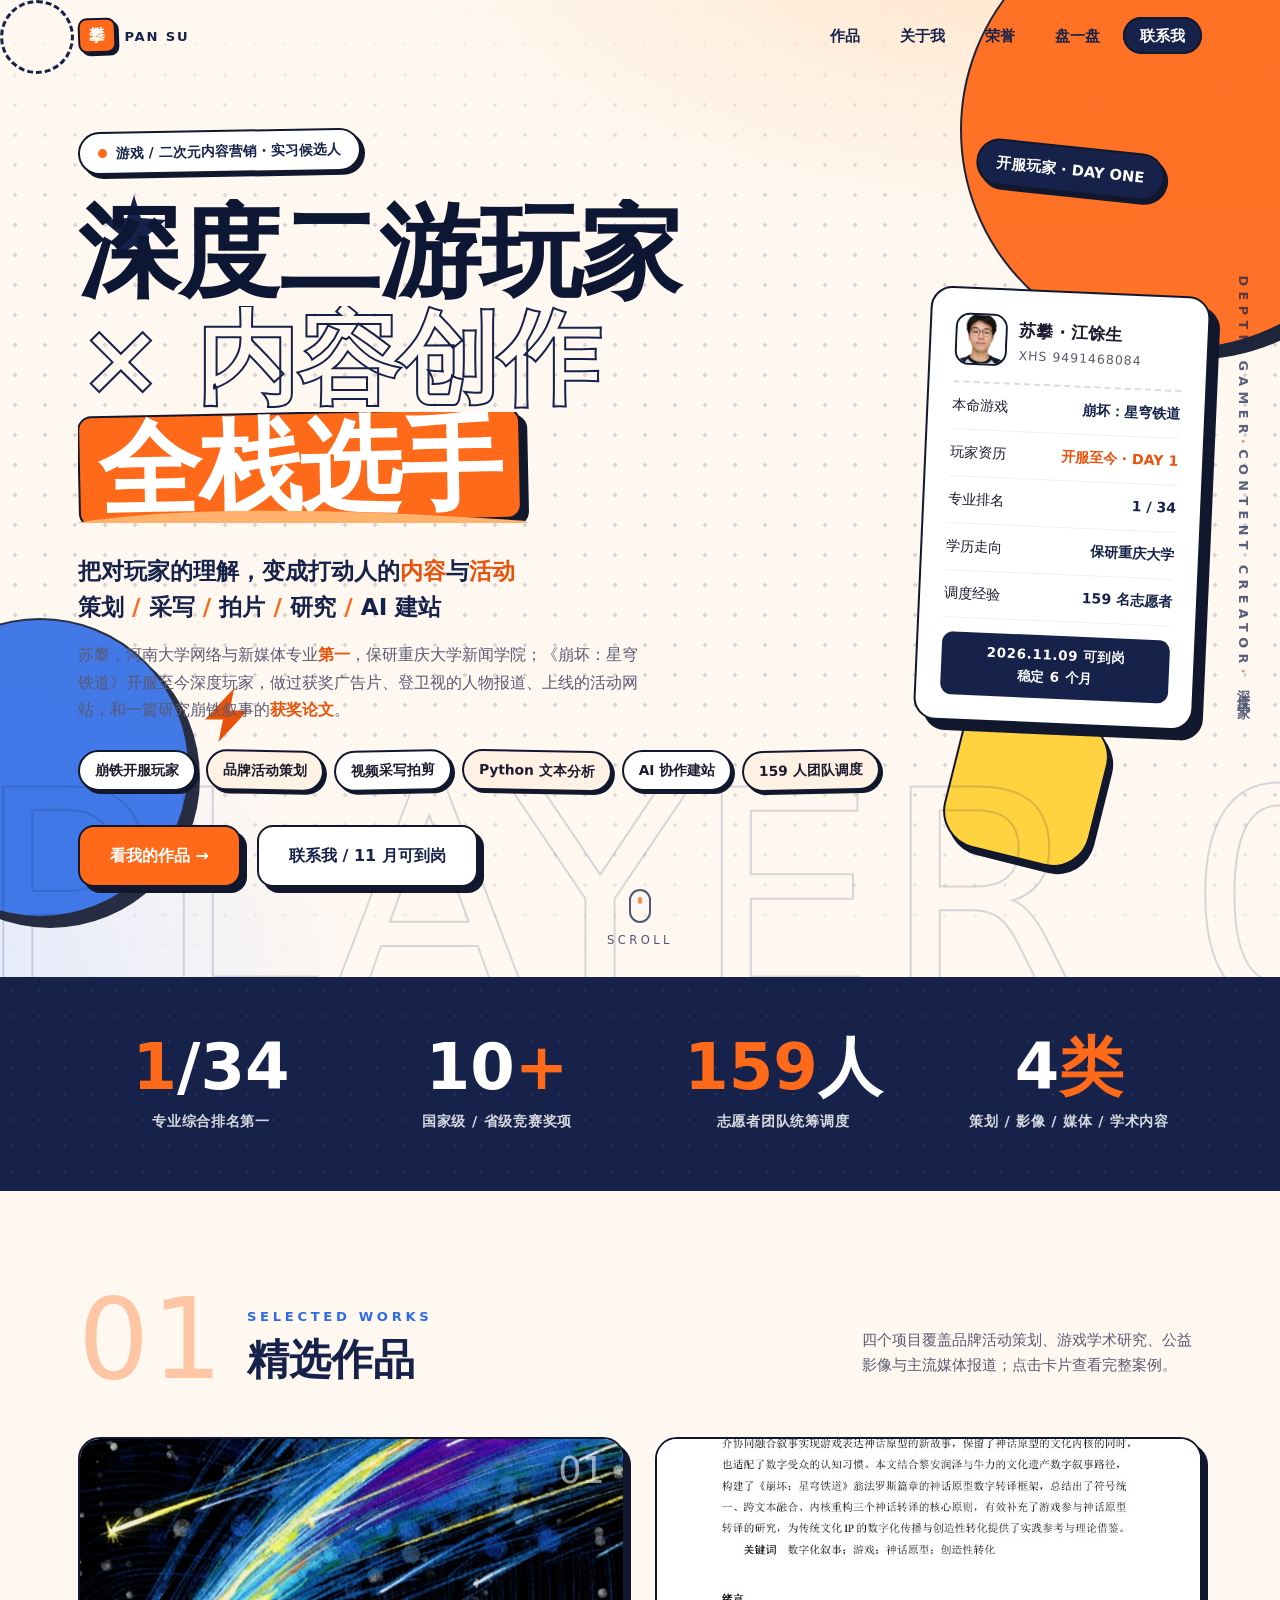
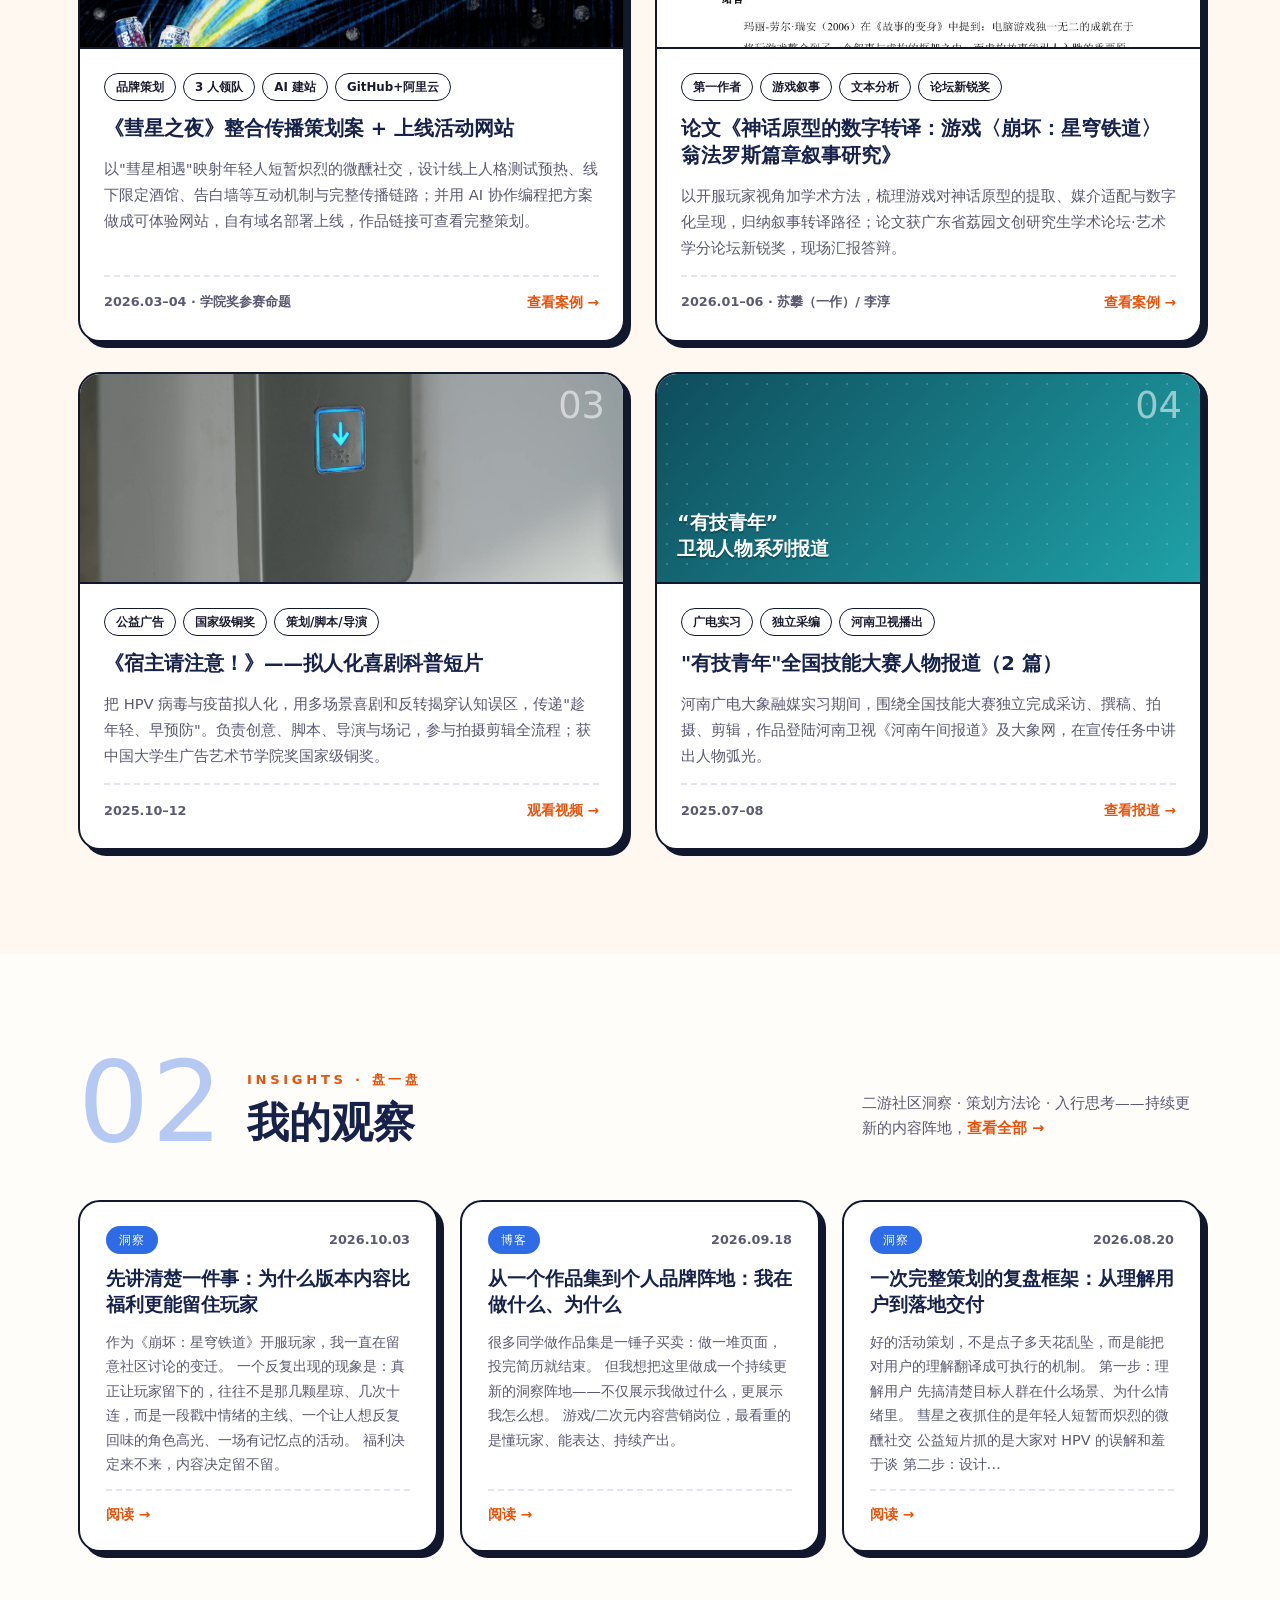
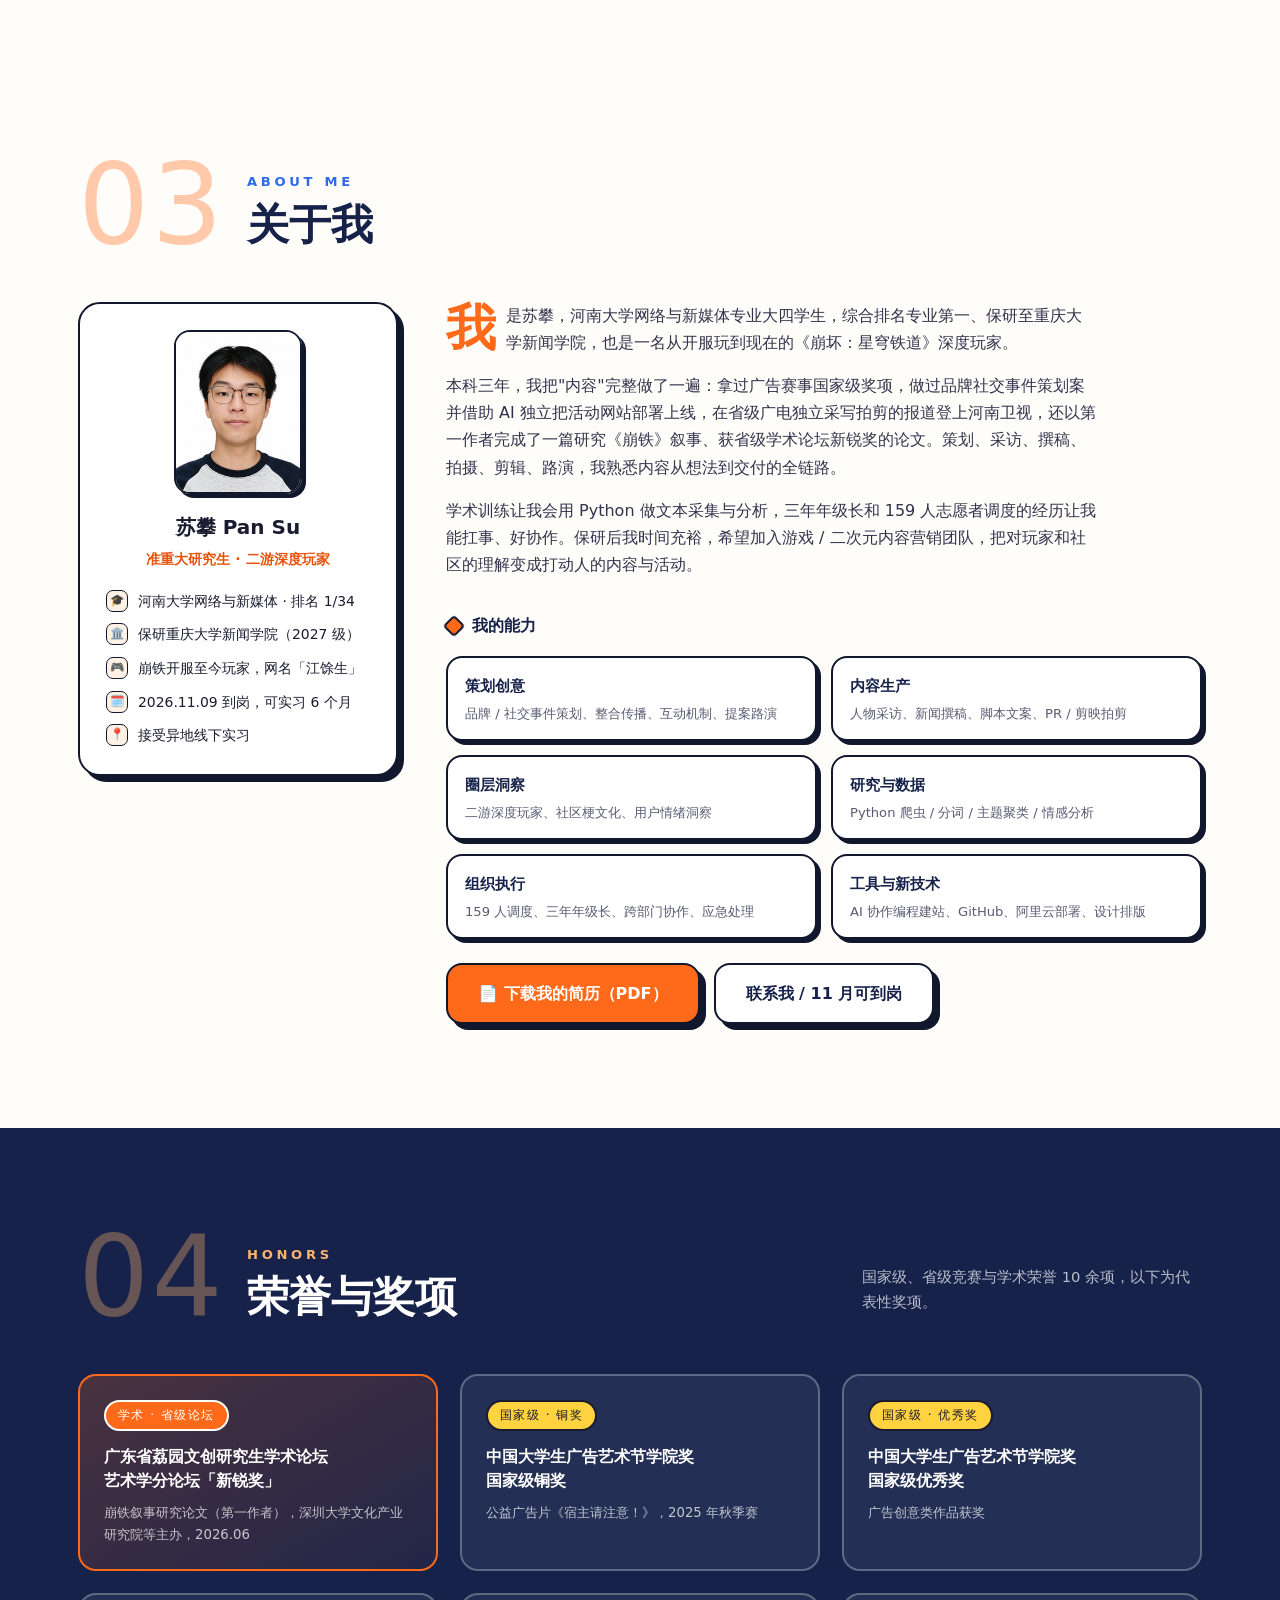
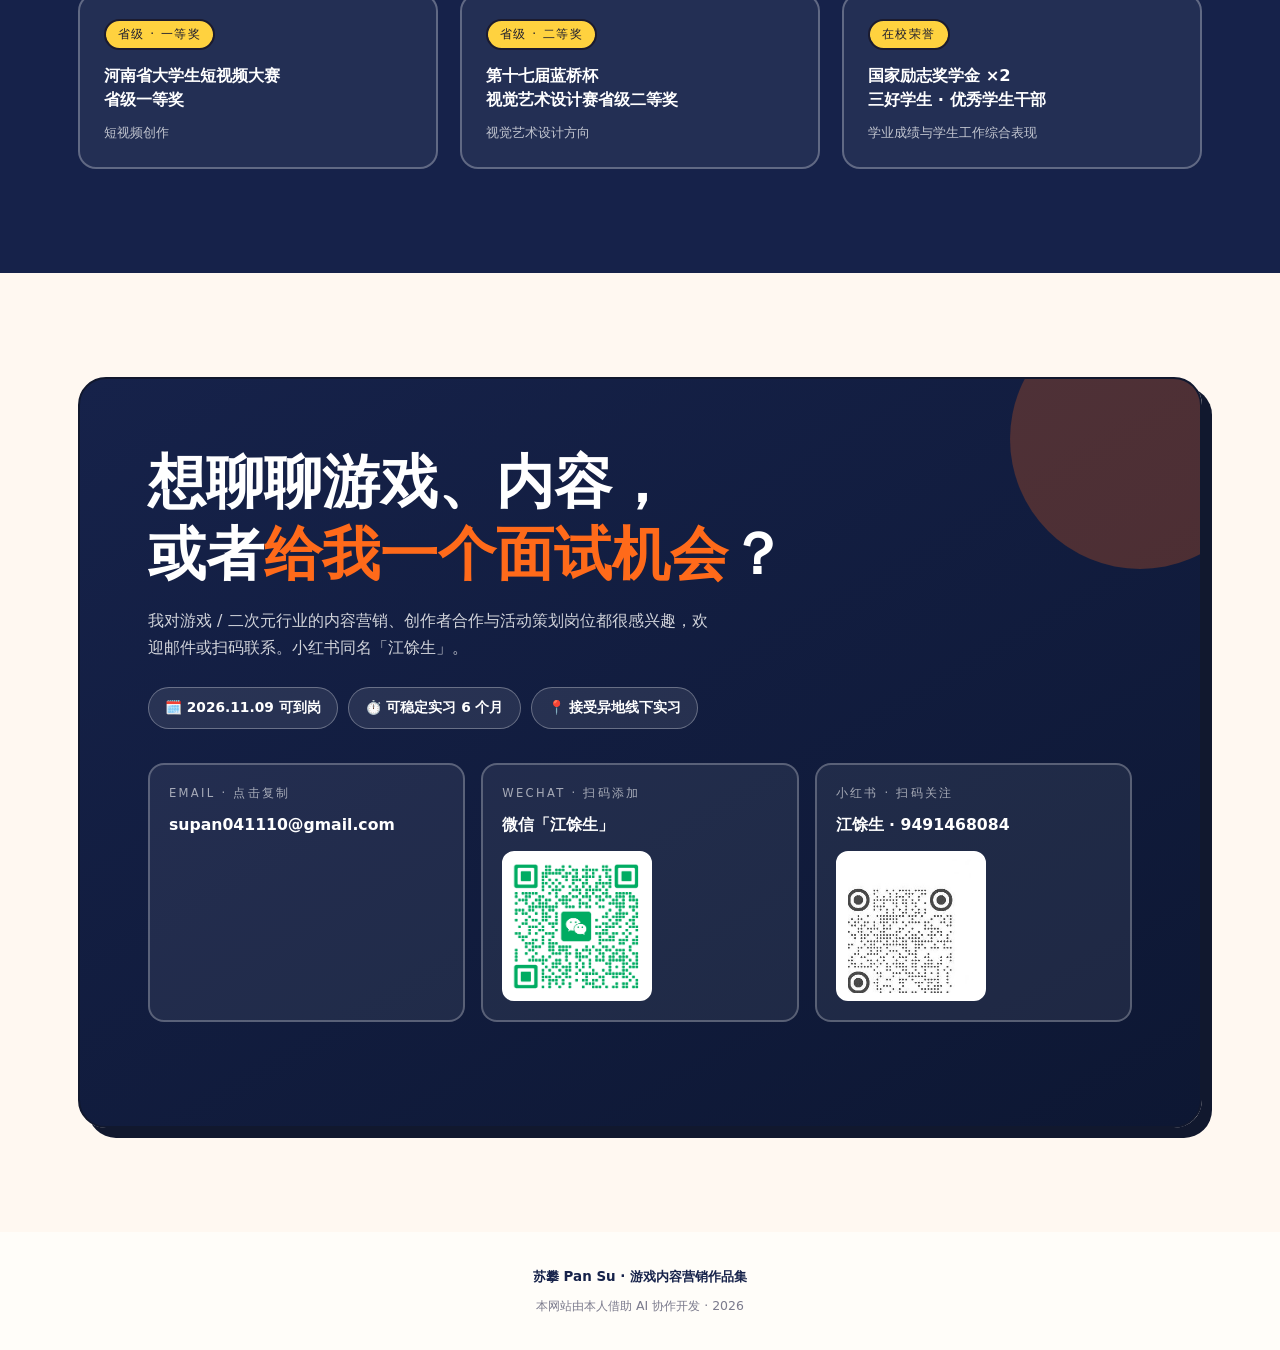
==== commit 8a5331dc: "Add files via upload" ====
--- a/index.html
+++ b/index.html
@@ -213,7 +213,7 @@
 <section class="section" id="about">
   <div class="wrap">
     <div class="sec-head reveal">
-      <div class="sec-num">02</div>
+      <div class="sec-num" style="color:var(--orange)">03</div>
       <div class="sec-titles">
         <div class="sec-kicker">ABOUT ME</div>
         <h2 class="sec-title">关于我</h2>
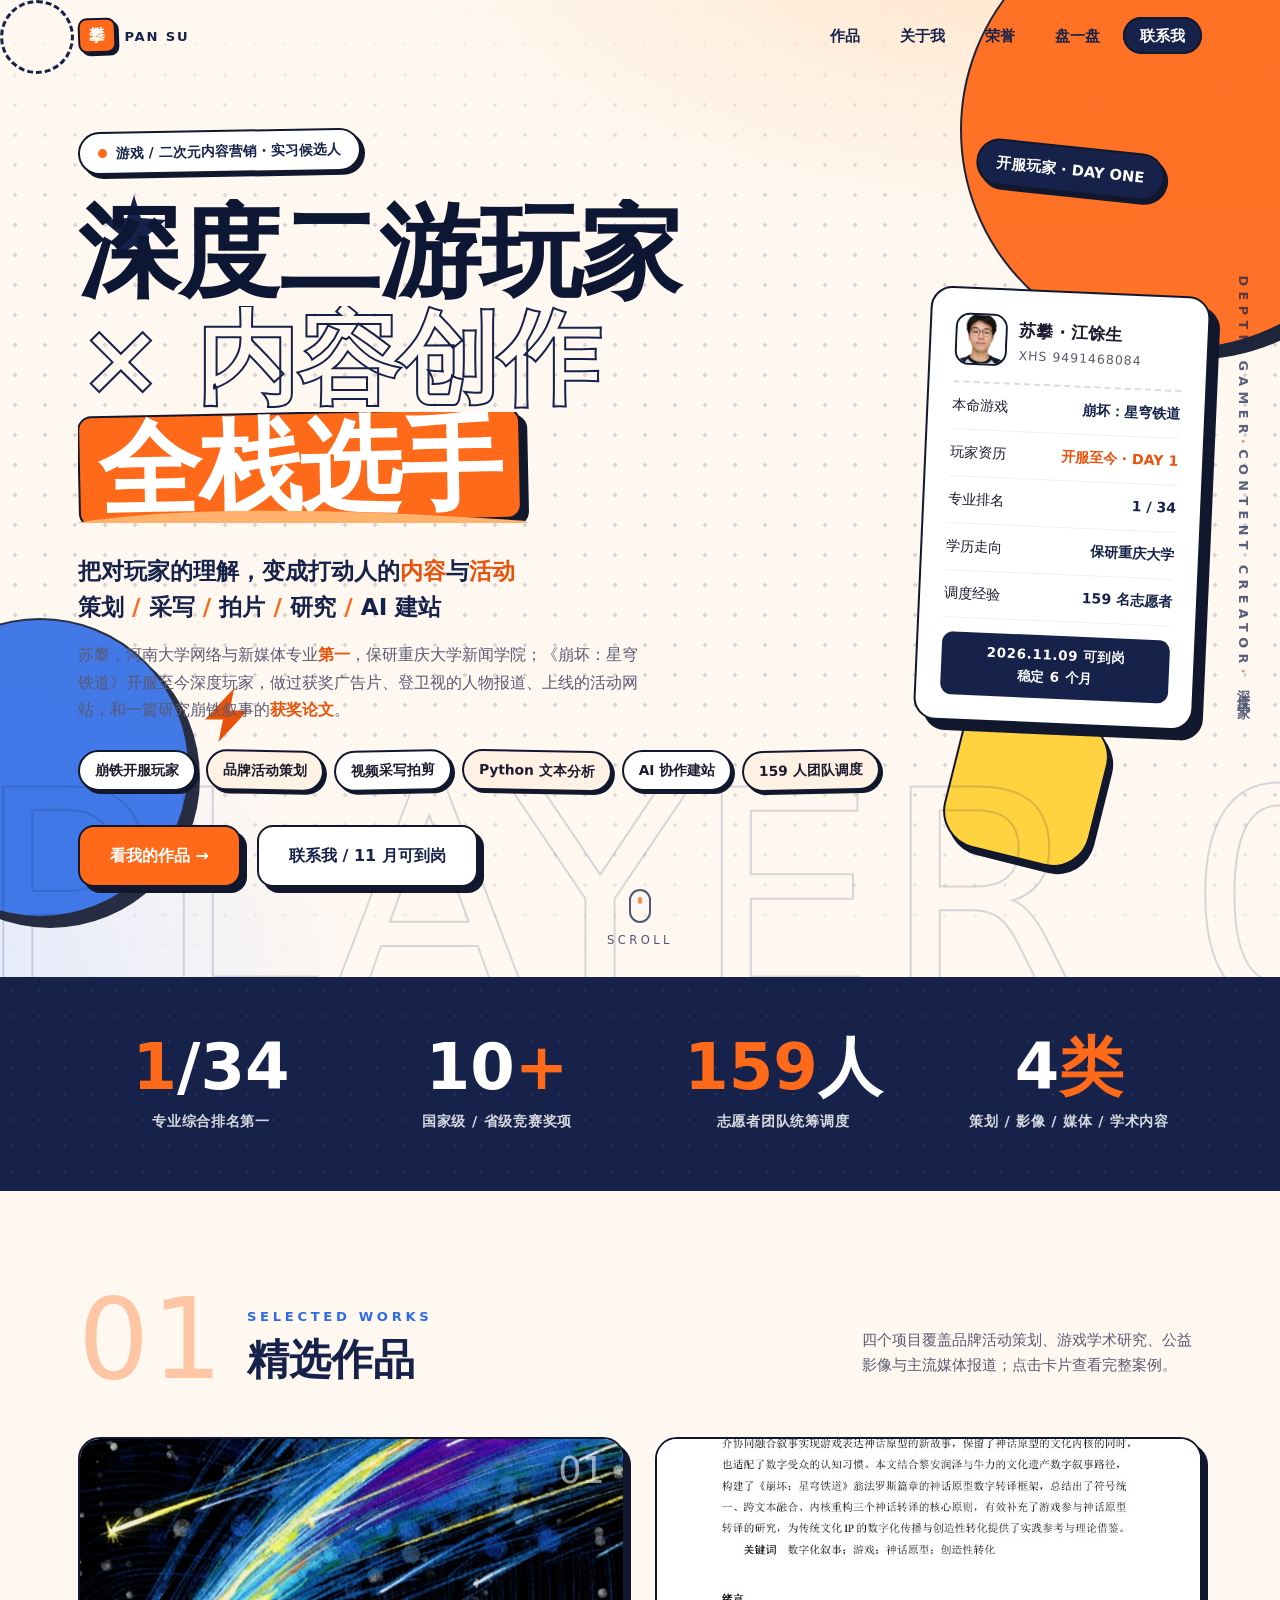
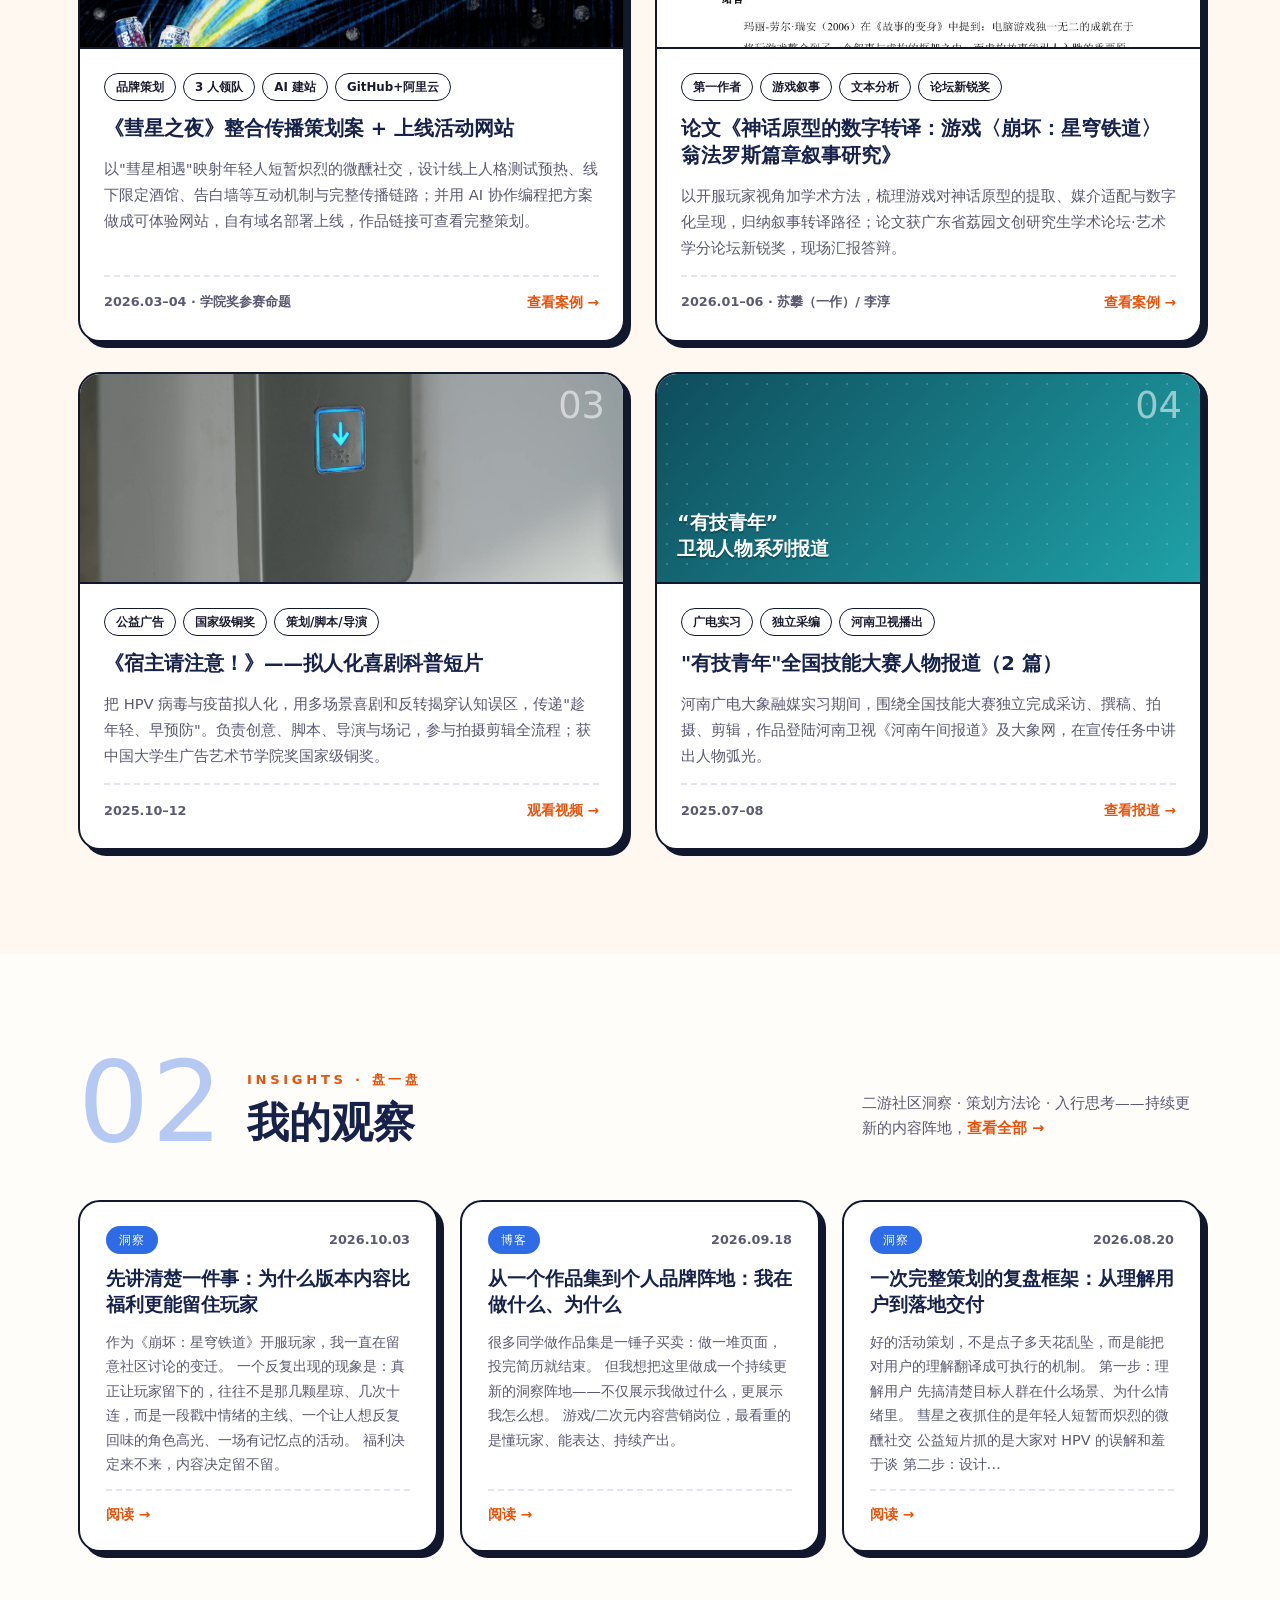
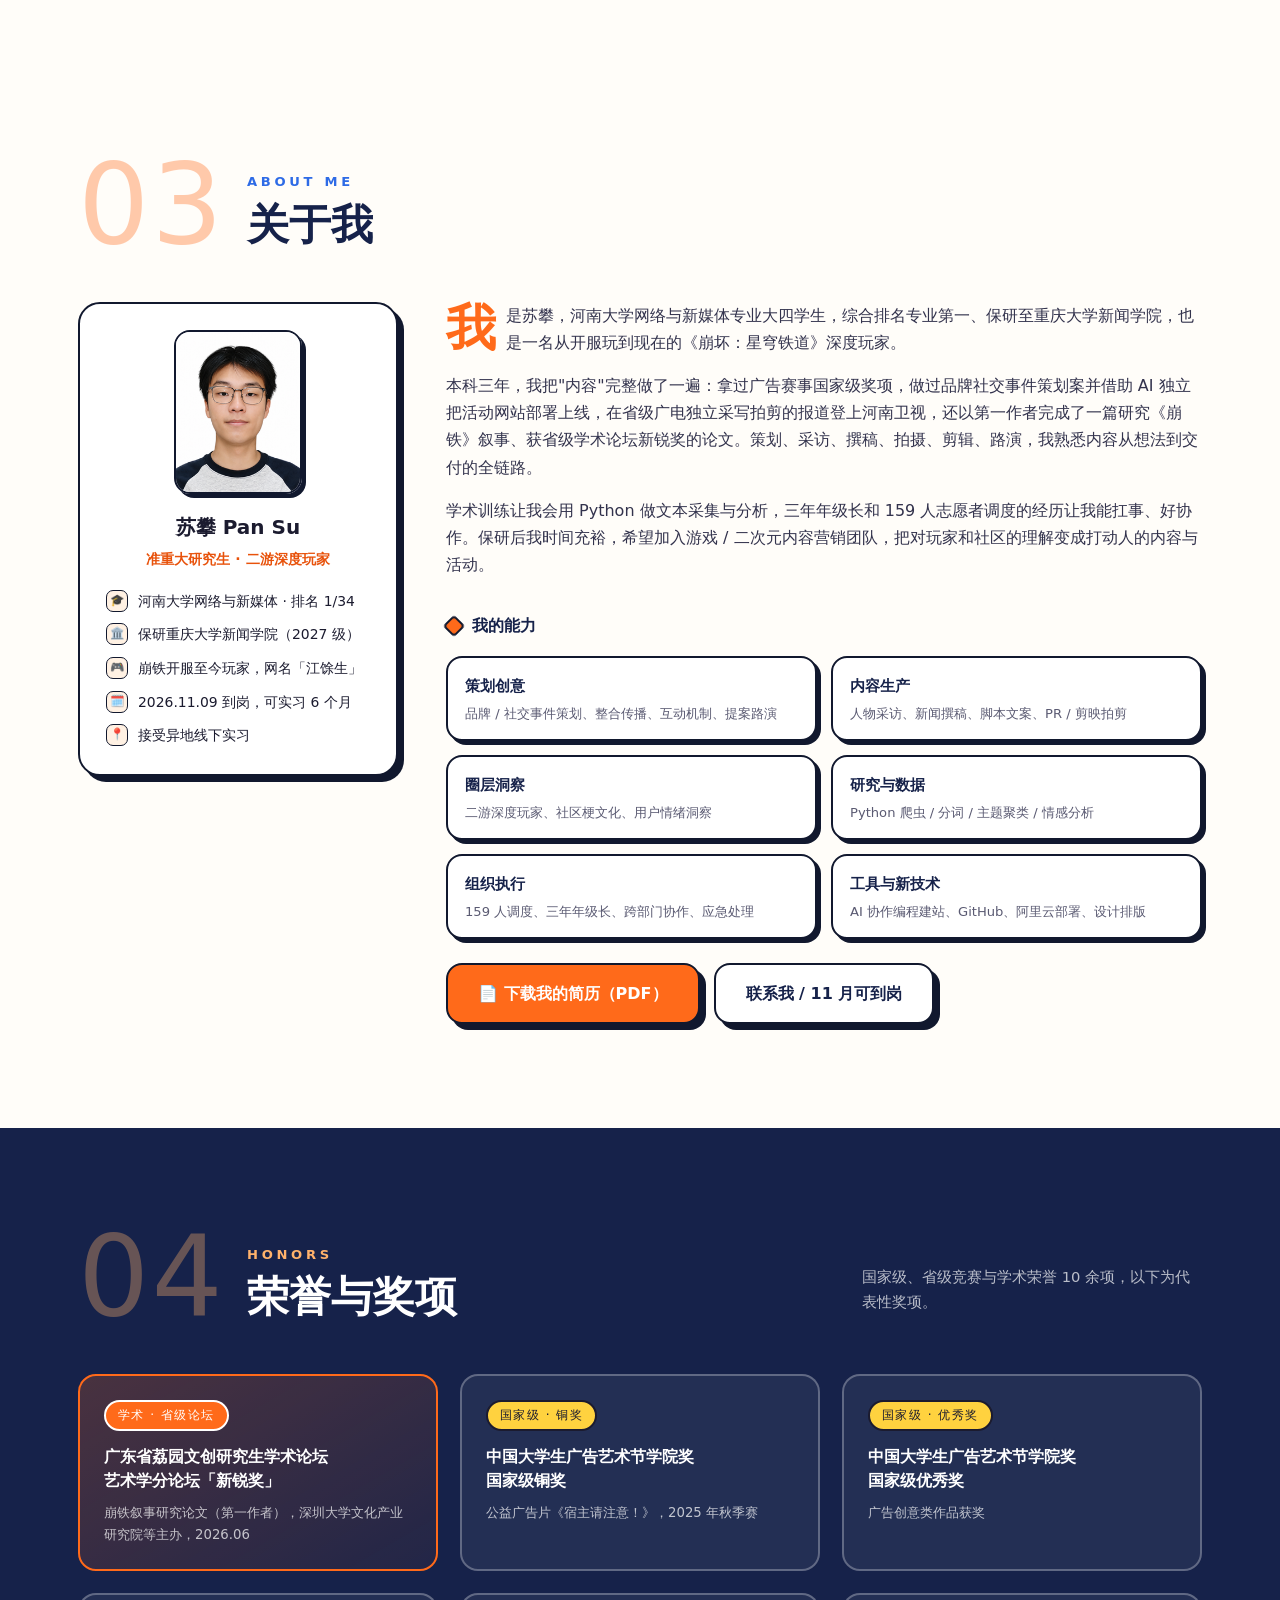
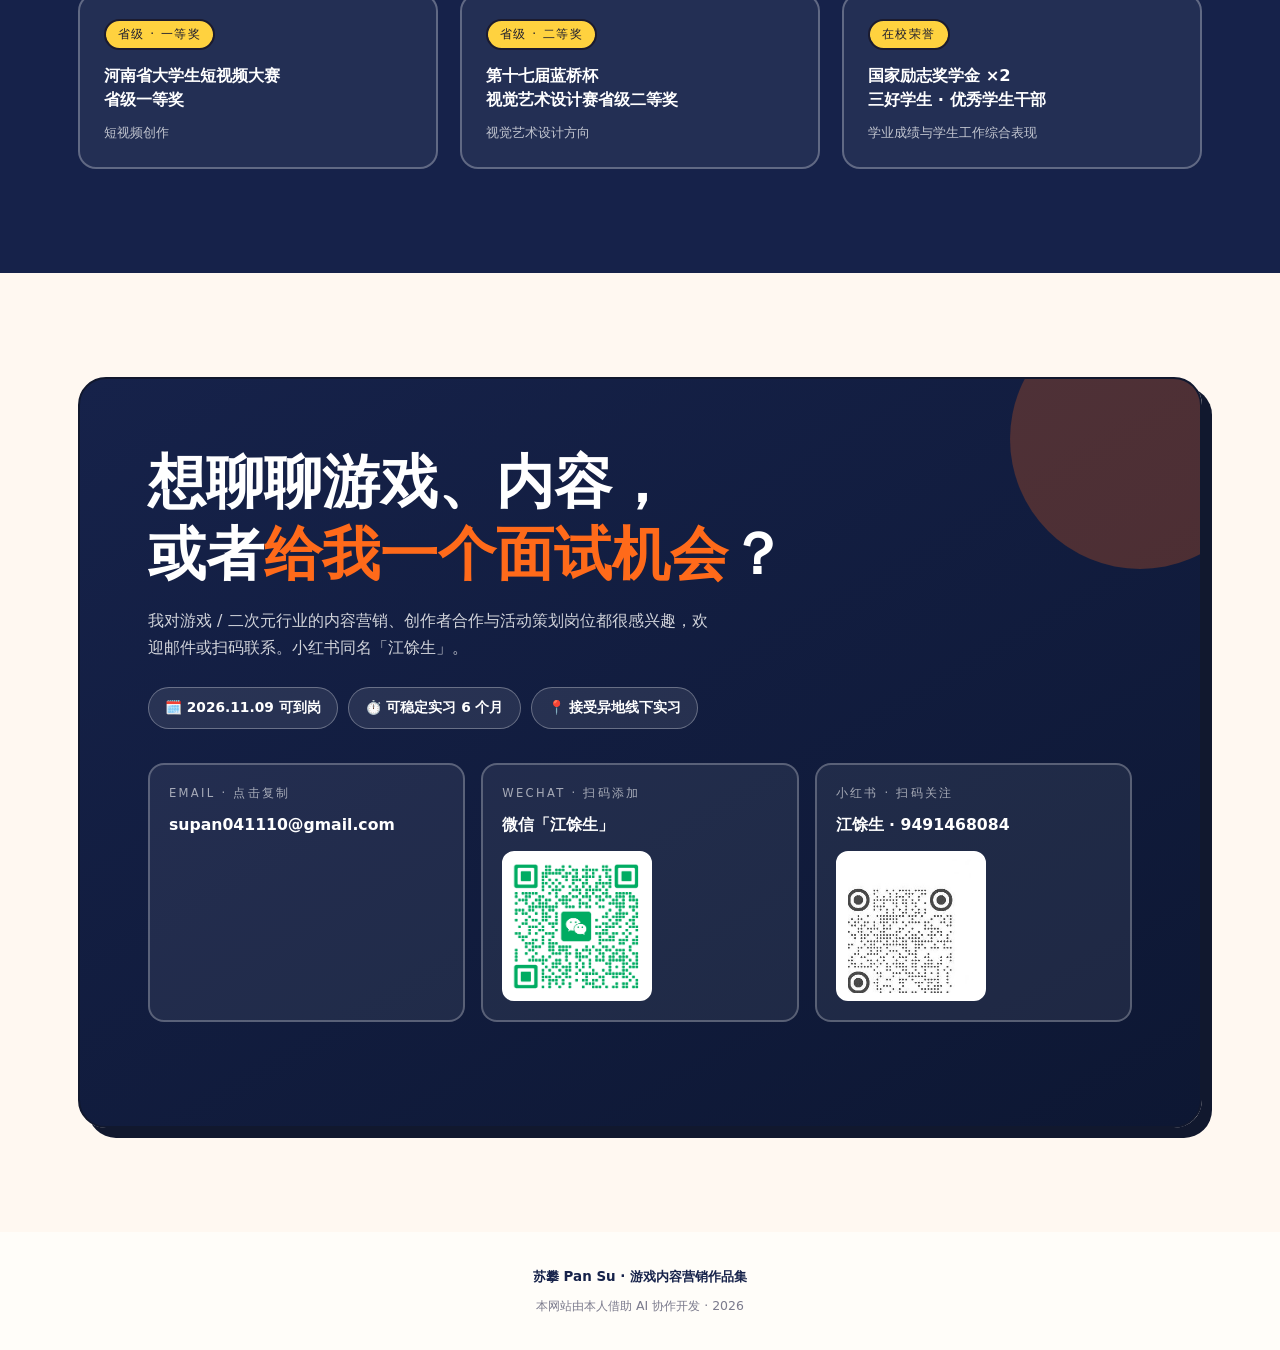
==== commit 79ef5e08: "Add files via upload" ====
--- a/index.html
+++ b/index.html
@@ -81,7 +81,7 @@
   <div class="p-layer" data-speed="0.22" aria-hidden="true"><div class="mega-word">PLAYER&nbsp;01</div></div>
   <p class="side-text">DEPTH GAMER<b>·</b>CONTENT CREATOR<b>·</b>深度玩家</p>
 
-  <div class="hero-inner" data-speed="0.09">
+  <div class="hero-inner" data-speed="0.12">
     <div class="wrap">
       <div class="hero-grid">
         <div>
--- a/assets/style.css
+++ b/assets/style.css
@@ -197,7 +197,7 @@
 .about-list{list-style:none;margin-top:18px;display:grid;gap:10px;font-size:.87rem}
 .about-list li{display:flex;gap:10px;align-items:flex-start}
 .about-list .ico{flex:none;width:22px;height:22px;border-radius:7px;background:var(--orange-soft);border:1.6px solid var(--line);display:flex;align-items:center;justify-content:center;font-size:.72rem}
-.about-bio p{margin-bottom:16px;font-size:1rem;color:#33334D;max-width:64ch}
+.about-bio p{margin-bottom:16px;font-size:1rem;color:#33334D}
 .about-bio p:first-child::first-letter{font-size:3.1em;font-weight:900;float:left;line-height:.9;padding:4px 10px 0 0;color:var(--orange)}
 .skill-block{margin-top:34px}
 .skill-block h4{font-size:1.02rem;font-weight:900;color:var(--navy);margin-bottom:16px;display:flex;align-items:center;gap:10px}
